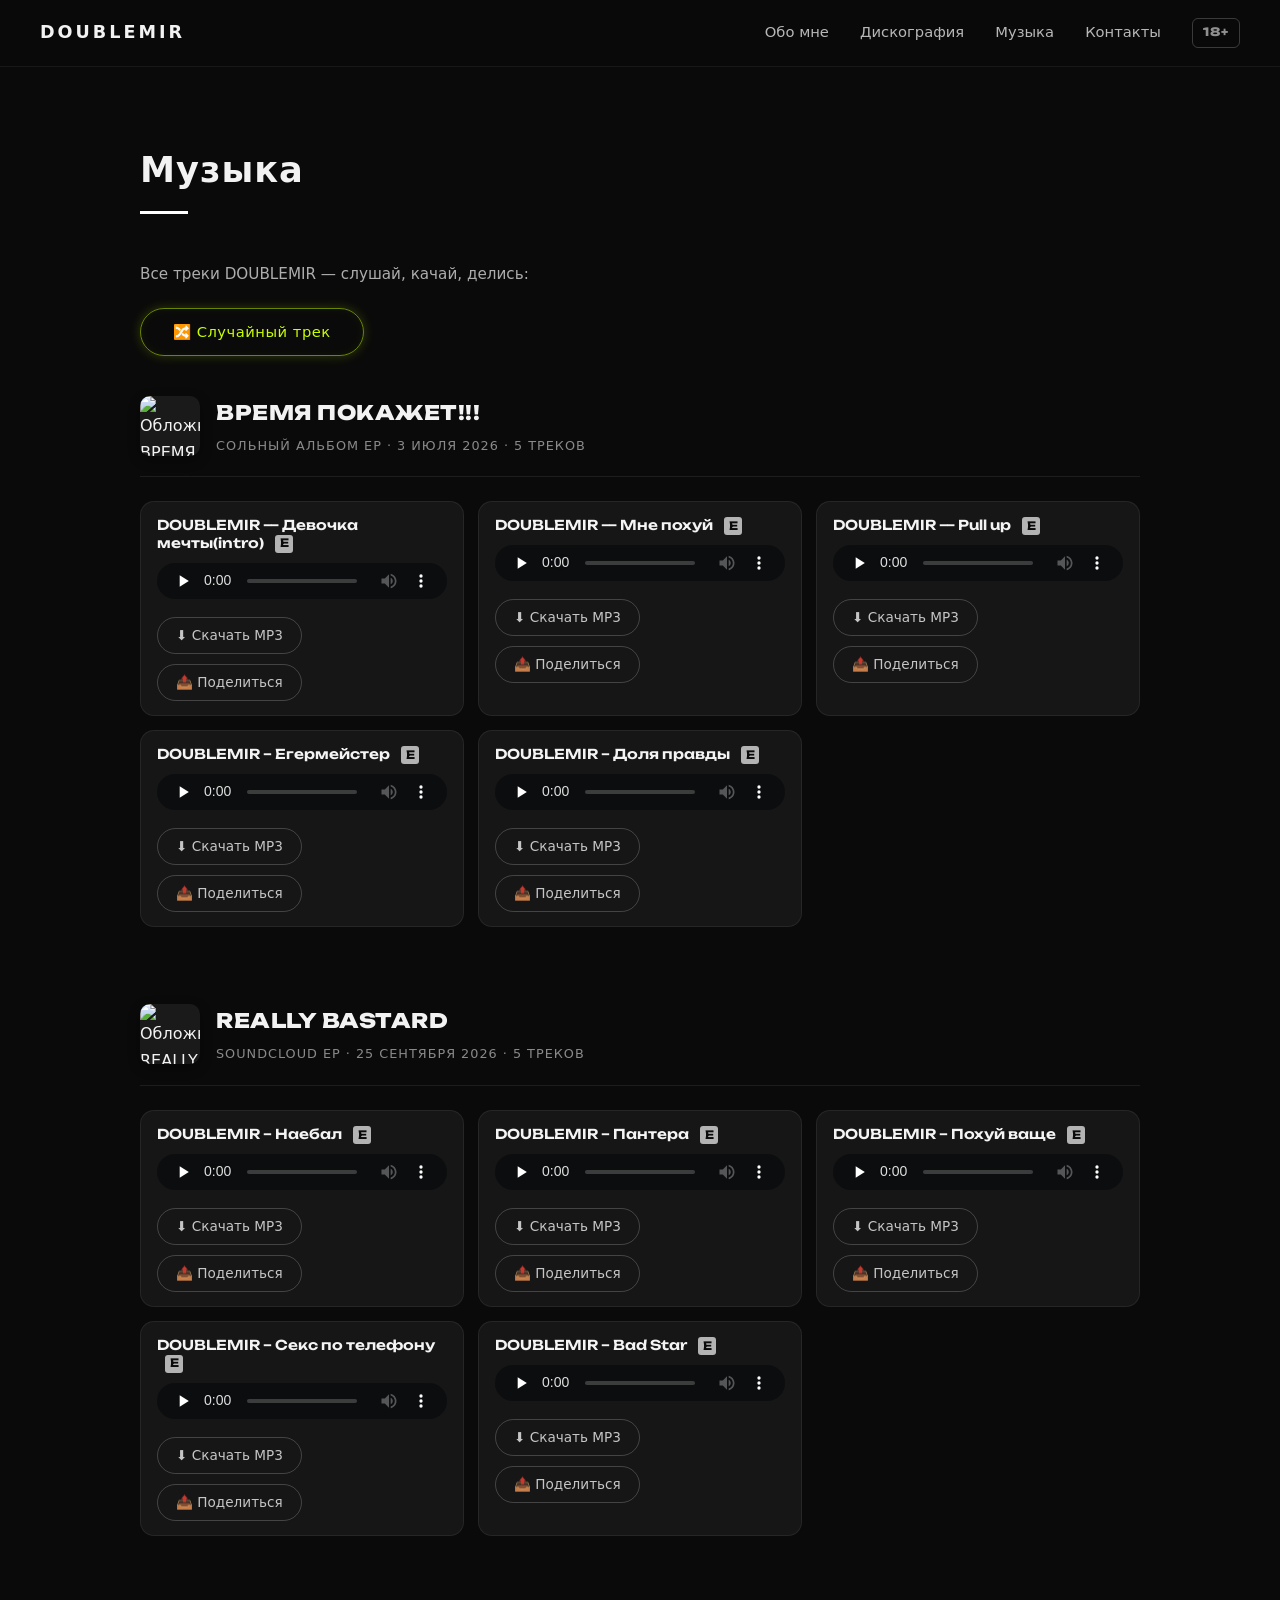
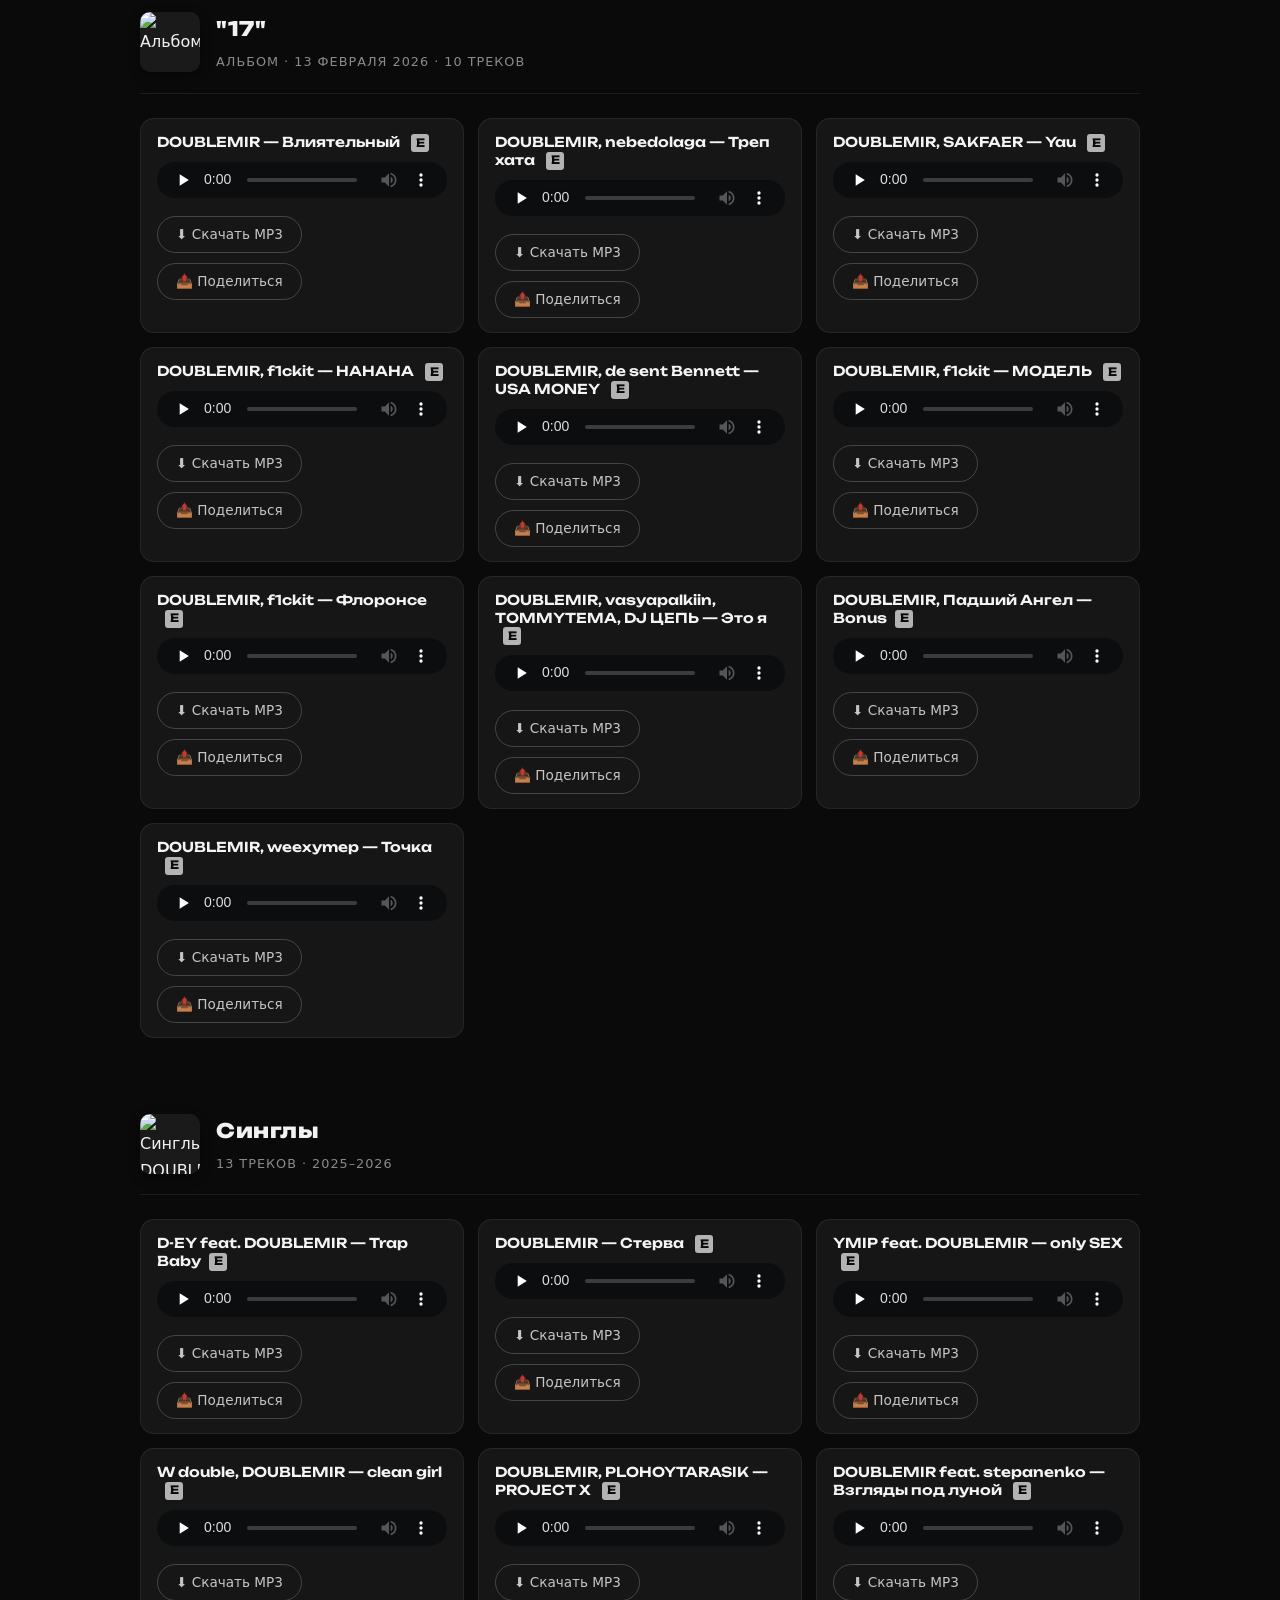
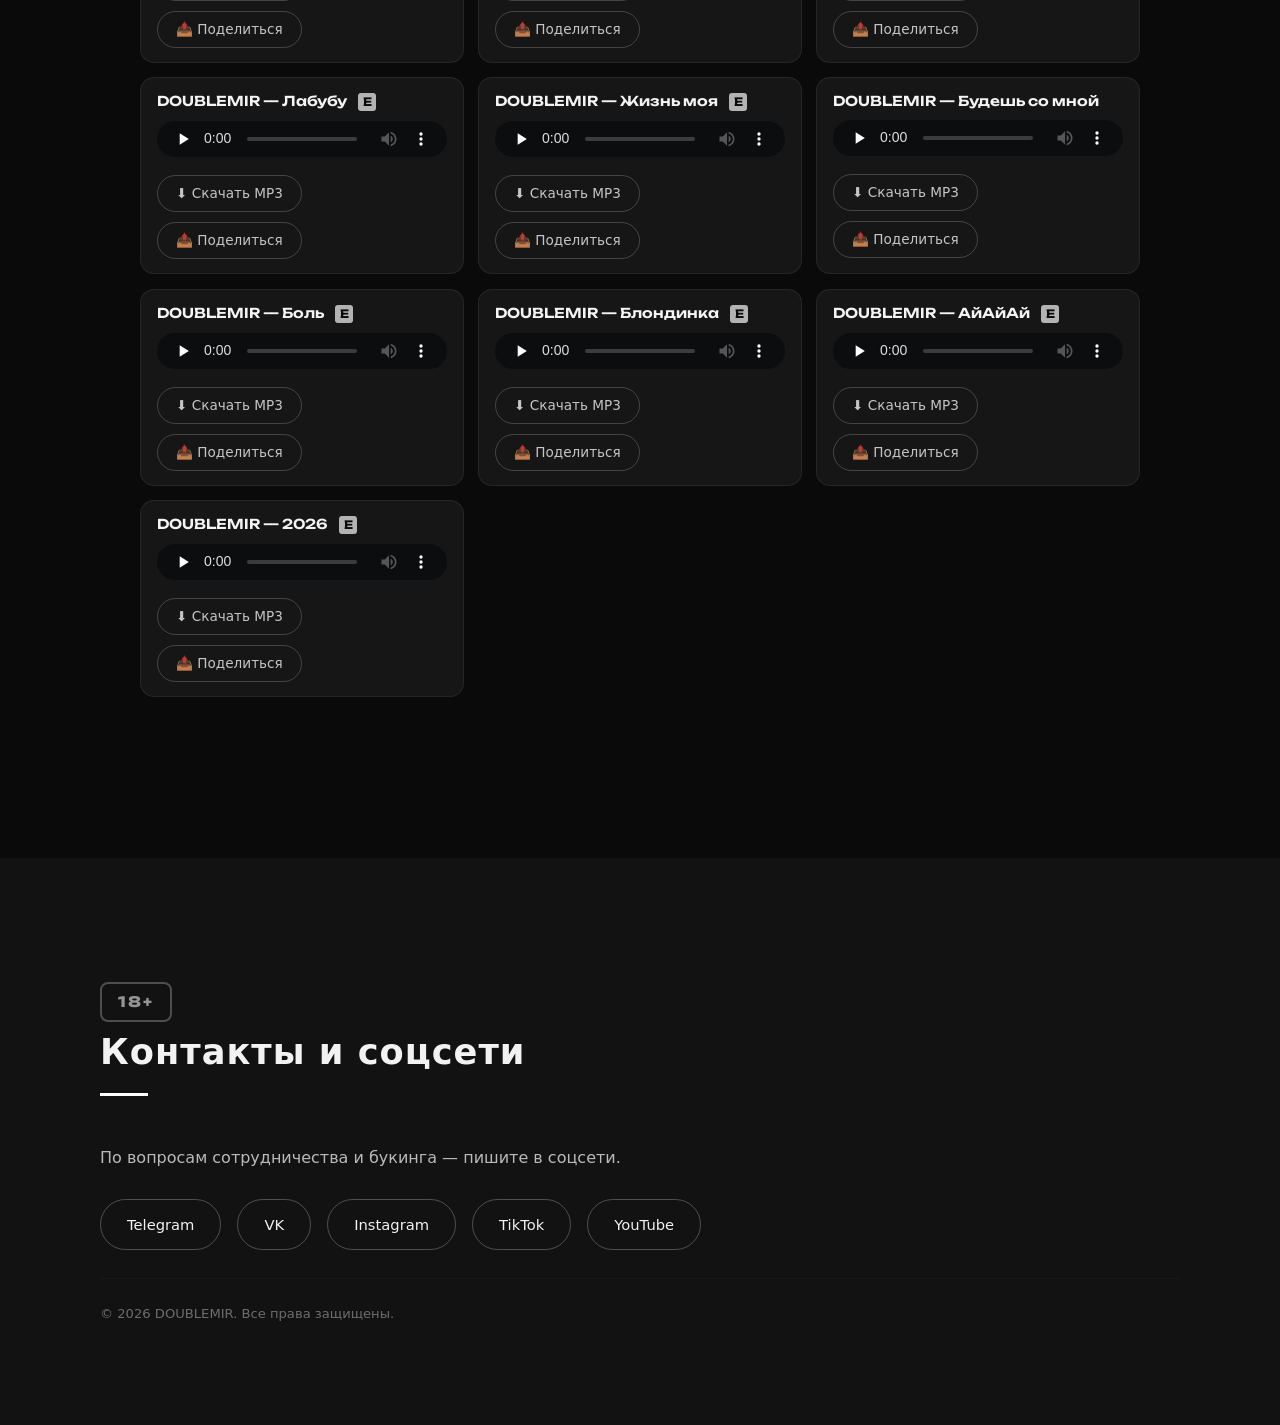
==== music.html @ d1b99c23 "Add files via upload" ====
<!DOCTYPE html>
<html lang="ru">
<head>
  <meta charset="UTF-8">
  <meta name="robots" content="noindex, nofollow">
  <meta name="rating" content="mature">
  <meta itemprop="minAge" content="18">
  <meta name="viewport" content="width=device-width, initial-scale=1.0">
  <title>Музыка — DOUBLEMIR INFO</title>
  <meta name="description" content="Слушать все треки DOUBLEMIR INFO. Скачать MP3, поделиться.">
  <link rel="preconnect" href="https://fonts.googleapis.com">
  <link rel="preconnect" href="https://fonts.gstatic.com" crossorigin>
  <link href="https://fonts.googleapis.com/css2?family=Unbounded:wght@400;600;800;900&family=Inter:wght@400;500;600&display=swap" rel="stylesheet">
  <link rel="stylesheet" href="style.css">
</head>
<body>
<div class="scroll-progress"></div>

<!-- ШАПКА -->
<header class="nav">
  <a href="index.html" class="logo">DOUBLEMIR</a>
  <nav>
    <a href="index.html#about">Обо мне</a>
    <a href="index.html#discography">Дискография</a>
    <a href="music.html">Музыка</a>
    <a href="index.html#contact">Контакты</a>
    <span class="age-mark-nav">18+</span>
  </nav>
</header>

<!-- МУЗЫКА -->
<section class="section reveal" style="padding-top: 140px;">
  <h2>Музыка</h2>
  <p class="platforms-label">Все треки DOUBLEMIR — слушай, качай, делись:</p>
  <button id="randomTrack" class="random-btn">🔀 Случайный трек</button>

 <!-- ВРЕМЯ ПОКАЖЕТ!!! -->
  <div class="album-block">
    <div class="album-header">
      <div class="album-header-cover">
        <img src="img/m1000x1000 (1).jpg" alt="Обложка ВРЕМЯ ПОКАЖЕТ!!!">
      </div>
      <div class="album-header-info">
        <h3>ВРЕМЯ ПОКАЖЕТ!!!</h3>
        <p class="album-meta">Сольный альбом EP · 3 июля 2026 · 5 треков</p>
      </div>
    </div>
    <div class="tracklist">
      <div class="track" id="devochka-mechty">
        <p class="track-title">DOUBLEMIR — Девочка мечты(intro) <span class="explicit">E</span></p>
        <p class="track-plays" data-plays-for="devochka-mechty"></p>
        <div class="eq"><span></span><span></span><span></span><span></span></div>
        <audio controls preload="none"><source src="audio2/DOUBLEMIR — Девочка мечты.mp3" type="audio/mpeg"></audio>
        <a href="audio2/DOUBLEMIR — Девочка мечты.mp3" download="DOUBLEMIR — Девочка мечты.mp3" class="download-btn">⬇ Скачать MP3</a>
        <button class="share-btn" onclick="shareTrack('Девочка мечты(intro)')">📤 Поделиться</button>
      </div>
      <div class="track" id="mne-poxyi">
        <p class="track-title">DOUBLEMIR — Мне похуй <span class="explicit">E</span></p>
        <p class="track-plays" data-plays-for="mne-poxyi"></p>
        <div class="eq"><span></span><span></span><span></span><span></span></div>
        <audio controls preload="none"><source src="audio2/DOUBLEMIR — Мне похуй.mp3" type="audio/mpeg"></audio>
        <a href="audio2/DOUBLEMIR — Мне похуй.mp3" download="DOUBLEMIR — Мне похуй.mp3" class="download-btn">⬇ Скачать MP3</a>
        <button class="share-btn" onclick="shareTrack('Мне похуй')">📤 Поделиться</button>
      </div>
      <div class="track" id="pull-up">
        <p class="track-title">DOUBLEMIR — Pull up <span class="explicit">E</span></p>
        <p class="track-plays" data-plays-for="pull-up"></p>
        <div class="eq"><span></span><span></span><span></span><span></span></div>
        <audio controls preload="none"><source src="audio2/DOUBLEMIR — Pull up.mp3" type="audio/mpeg"></audio>
        <a href="audio2/DOUBLEMIR — Pull up.mp3" download="DOUBLEMIR — Pull up.mp3" class="download-btn">⬇ Скачать MP3</a>
        <button class="share-btn" onclick="shareTrack('Pull Up')">📤 Поделиться</button>
      </div>
      <div class="track" id="jagermeister">
        <p class="track-title">DOUBLEMIR – Егермейстер <span class="explicit">E</span></p>
        <p class="track-plays" data-plays-for="jagermeister"></p>
        <div class="eq"><span></span><span></span><span></span><span></span></div>
        <audio controls preload="none"><source src="audio2/DOUBLEMIR — Егермейстер.mp3" type="audio/mpeg"></audio>
        <a href="audio2/DOUBLEMIR — Егермейстер.mp3" download="DOUBLEMIR — Егермейстер.mp3" class="download-btn">⬇ Скачать MP3</a>
        <button class="share-btn" onclick="shareTrack('Егермейстер')">📤 Поделиться</button>
      </div>
      <div class="track" id="dolya-pravdy">
        <p class="track-title">DOUBLEMIR – Доля правды <span class="explicit">E</span></p>
        <p class="track-plays" data-plays-for="dolya-pravdy"></p>
        <div class="eq"><span></span><span></span><span></span><span></span></div>
        <audio controls preload="none"><source src="audio2/DOUBLEMIR — Доля правды.mp3" type="audio/mpeg"></audio>
        <a href="audio2/DOUBLEMIR — Доля правды.mp3" download="DOUBLEMIR — Доля правды.mp3" class="download-btn">⬇ Скачать MP3</a>
        <button class="share-btn" onclick="shareTrack('Доля правды')">📤 Поделиться</button>
      </div>
    </div>
  </div>

  <!-- REALLY BASTARD -->
  <div class="album-block">
    <div class="album-header">
      <div class="album-header-cover">
        <img src="img/54452604-b8d2-4164-8fcb-5f3a66c9eb6f.jpg" alt="Обложка REALLY BASTARD">
      </div>
      <div class="album-header-info">
        <h3>REALLY BASTARD</h3>
        <p class="album-meta">SoundCloud EP · 25 сентября 2026 · 5 треков</p>
      </div>
    </div>
    <div class="tracklist">
      <div class="track" id="naebal">
        <p class="track-title">DOUBLEMIR – Наебал <span class="explicit">E</span></p>
        <p class="track-plays" data-plays-for="naebal"></p>
        <div class="eq"><span></span><span></span><span></span><span></span></div>
        <audio controls preload="none"><source src="audio2/DOUBLEMIR – Наебал.mp3" type="audio/mpeg"></audio>
        <a href="audio2/DOUBLEMIR – Наебал.mp3" download="DOUBLEMIR – Наебал.mp3" class="download-btn">⬇ Скачать MP3</a>
        <button class="share-btn" onclick="shareTrack('Наебал')">📤 Поделиться</button>
      </div>
      <div class="track" id="pantera">
        <p class="track-title">DOUBLEMIR – Пантера <span class="explicit">E</span></p>
        <p class="track-plays" data-plays-for="pantera"></p>
        <div class="eq"><span></span><span></span><span></span><span></span></div>
        <audio controls preload="none"><source src="audio2/DOUBLEMIR – Пантера.mp3" type="audio/mpeg"></audio>
        <a href="audio2/DOUBLEMIR – Пантера.mp3" download="DOUBLEMIR – Пантера.mp3" class="download-btn">⬇ Скачать MP3</a>
        <button class="share-btn" onclick="shareTrack('Пантера')">📤 Поделиться</button>
      </div>
      <div class="track" id="pohuy-vashe">
        <p class="track-title">DOUBLEMIR – Похуй ваще <span class="explicit">E</span></p>
        <p class="track-plays" data-plays-for="pohuy-vashe"></p>
        <div class="eq"><span></span><span></span><span></span><span></span></div>
        <audio controls preload="none"><source src="audio1/DOUBLEMIR – Похуй ваще.mp3" type="audio/mpeg"></audio>
        <a href="audio1/DOUBLEMIR – Похуй ваще.mp3" download="DOUBLEMIR – Похуй ваще.mp3" class="download-btn">⬇ Скачать MP3</a>
        <button class="share-btn" onclick="shareTrack('Похуй ваще')">📤 Поделиться</button>
      </div>
      <div class="track" id="sex-phone">
        <p class="track-title">DOUBLEMIR – Секс по телефону <span class="explicit">E</span></p>
        <p class="track-plays" data-plays-for="sex-phone"></p>
        <div class="eq"><span></span><span></span><span></span><span></span></div>
        <audio controls preload="none"><source src="audio1/DOUBLEMIR – Секс по телефону.mp3" type="audio/mpeg"></audio>
        <a href="audio1/DOUBLEMIR – Секс по телефону.mp3" download="DOUBLEMIR – Секс по телефону.mp3" class="download-btn">⬇ Скачать MP3</a>
        <button class="share-btn" onclick="shareTrack('Секс по телефону')">📤 Поделиться</button>
      </div>
      <div class="track" id="bad-star">
        <p class="track-title">DOUBLEMIR – Bad Star <span class="explicit">E</span></p>
        <p class="track-plays" data-plays-for="bad-star"></p>
        <div class="eq"><span></span><span></span><span></span><span></span></div>
        <audio controls preload="none"><source src="audio2/DOUBLEMIR – Bad Star.mp3" type="audio/mpeg"></audio>
        <a href="audio2/DOUBLEMIR – Bad Star.mp3" download="DOUBLEMIR – Bad Star.mp3" class="download-btn">⬇ Скачать MP3</a>
        <button class="share-btn" onclick="shareTrack('Bad Star')">📤 Поделиться</button>
      </div>
    </div>
  </div>

 <!-- "17" -->
  <div class="album-block">
    <div class="album-header">
      <div class="album-header-cover">
        <img src="img/m1000x1000 (5).jpg" alt="Альбом "17" ">
      </div>
      <div class="album-header-info">
        <h3>"17"</h3>
        <p class="album-meta"> Альбом · 13 февраля 2026 · 10 треков </p>
      </div>
    </div>
    <div class="tracklist">
      <div class="track" id="vliyatelny">
        <p class="track-title">DOUBLEMIR — Влиятельный <span class="explicit">E</span></p>
        <p class="track-plays" data-plays-for="vliyatelny"></p>
        <div class="eq"><span></span><span></span><span></span><span></span></div>
        <audio controls preload="none"><source src="audio2/DOUBLEMIR — Влиятельный.mp3" type="audio/mpeg"></audio>
        <a href="audio2/DOUBLEMIR — Влиятельный.mp3" download="DOUBLEMIR — Влиятельный.mp3" class="download-btn">⬇ Скачать MP3</a>
        <button class="share-btn" onclick="shareTrack('Влиятельный')">📤 Поделиться</button>
      </div>
      <div class="track" id="trap-hata">
        <p class="track-title">DOUBLEMIR, nebedolaga — Треп хата <span class="explicit">E</span></p>
        <p class="track-plays" data-plays-for="trap-hata"></p>
        <div class="eq"><span></span><span></span><span></span><span></span></div>
        <audio controls preload="none"><source src="audio1/DOUBLEMIR, nebedolaga — Треп хата.mp3" type="audio/mpeg"></audio>
        <a href="audio1/DOUBLEMIR, nebedolaga — Треп хата.mp3" download="DOUBLEMIR, nebedolaga — Треп хата.mp3" class="download-btn">⬇ Скачать MP3</a>
        <button class="share-btn" onclick="shareTrack('Треп хата')">📤 Поделиться</button>
      </div>
      <div class="track" id="yau">
        <p class="track-title">DOUBLEMIR, SAKFAER — Yau <span class="explicit">E</span></p>
        <p class="track-plays" data-plays-for="yau"></p>
        <div class="eq"><span></span><span></span><span></span><span></span></div>
        <audio controls preload="none"><source src="audio1/DOUBLEMIR, SAKFAER — Yau.mp3" type="audio/mpeg"></audio>
        <a href="audio1/DOUBLEMIR, SAKFAER — Yau.mp3" download="DOUBLEMIR, SAKFAER — Yau.mp3" class="download-btn">⬇ Скачать MP3</a>
        <button class="share-btn" onclick="shareTrack('Yau')">📤 Поделиться</button>
      </div>
      <div class="track" id="hahaha">
        <p class="track-title">DOUBLEMIR, f1ckit — HAHAHA <span class="explicit">E</span></p>
        <p class="track-plays" data-plays-for="hahaha"></p>
        <div class="eq"><span></span><span></span><span></span><span></span></div>
        <audio controls preload="none"><source src="audio1/DOUBLEMIR, f1ckit — HAHAHA.mp3" type="audio/mpeg"></audio>
        <a href="audio1/DOUBLEMIR, f1ckit — HAHAHA.mp3" download="DOUBLEMIR, f1ckit — HAHAHA.mp3" class="download-btn">⬇ Скачать MP3</a>
        <button class="share-btn" onclick="shareTrack('HAHAHA')">📤 Поделиться</button>
      </div>
      <div class="track" id="usa-money">
        <p class="track-title">DOUBLEMIR, de sent Bennett — USA MONEY <span class="explicit">E</span></p>
        <p class="track-plays" data-plays-for="usa-money"></p>
        <div class="eq"><span></span><span></span><span></span><span></span></div>
        <audio controls preload="none"><source src="audio1/DOUBLEMIR, de sent Bennett — USA MONEY.mp3" type="audio/mpeg"></audio>
        <a href="audio1/DOUBLEMIR, de sent Bennett — USA MONEY.mp3" download="DOUBLEMIR, de sent Bennett — USA MONEY.mp3" class="download-btn">⬇ Скачать MP3</a>
        <button class="share-btn" onclick="shareTrack('USA MONEY')">📤 Поделиться</button>
      </div>
      <div class="track" id="model">
        <p class="track-title">DOUBLEMIR, f1ckit — МОДЕЛЬ <span class="explicit">E</span></p>
        <p class="track-plays" data-plays-for="model"></p>
        <div class="eq"><span></span><span></span><span></span><span></span></div>
        <audio controls preload="none"><source src="audio1/DOUBLEMIR, f1ckit — МОДЕЛЬ.mp3" type="audio/mpeg"></audio>
        <a href="audio1/DOUBLEMIR, f1ckit — МОДЕЛЬ.mp3" download="DOUBLEMIR, f1ckit — МОДЕЛЬ.mp3" class="download-btn">⬇ Скачать MP3</a>
        <button class="share-btn" onclick="shareTrack('МОДЕЛЬ')">📤 Поделиться</button>
      </div>
      <div class="track" id="floronce">
        <p class="track-title">DOUBLEMIR, f1ckit — Флоронсе  <span class="explicit">E</span></p>
        <p class="track-plays" data-plays-for="floronce"></p>
        <div class="eq"><span></span><span></span><span></span><span></span></div>
        <audio controls preload="none"><source src="audio1/DOUBLEMIR, f1ckit — Флоронсе.mp3" type="audio/mpeg"></audio>
        <a href="audio1/DOUBLEMIR, f1ckit — Флоронсе.mp3" download="DOUBLEMIR, f1ckit — Флоронсе.mp3" class="download-btn">⬇ Скачать MP3</a>
        <button class="share-btn" onclick="shareTrack('Флоронсе')">📤 Поделиться</button>
      </div>
      <div class="track" id="eto-ya">
        <p class="track-title">DOUBLEMIR, vasyapalkiin, TOMMYTEMA, DJ ЦЕПЬ — Это я <span class="explicit">E</span></p>
        <p class="track-plays" data-plays-for="eto-ya"></p>
        <div class="eq"><span></span><span></span><span></span><span></span></div>
        <audio controls preload="none"><source src="audio1/DOUBLEMIR, vasyapalkiin, TOMMYTEMA, DJ ЦЕПЬ — Это я.mp3" type="audio/mpeg"></audio>
        <a href="audio1/DOUBLEMIR, vasyapalkiin, TOMMYTEMA, DJ ЦЕПЬ — Это я.mp3" download="DOUBLEMIR, vasyapalkiin, TOMMYTEMA, DJ ЦЕПЬ — Это я.mp3" class="download-btn">⬇ Скачать MP3</a>
        <button class="share-btn" onclick="shareTrack('Это я')">📤 Поделиться</button>
      </div>
      <div class="track" id="bonus">
        <p class="track-title">DOUBLEMIR, Падший Ангел — Bonus<span class="explicit">E</span></p>
        <p class="track-plays" data-plays-for="bonus"></p>
        <div class="eq"><span></span><span></span><span></span><span></span></div>
        <audio controls preload="none"><source src="audio1/DOUBLEMIR, Падший Ангел — Bonus.mp3" type="audio/mpeg"></audio>
        <a href="audio1/DOUBLEMIR, Падший Ангел — Bonus.mp3" download="DOUBLEMIR, Падший Ангел — Bonus.mp3" class="download-btn">⬇ Скачать MP3</a>
        <button class="share-btn" onclick="shareTrack('Bonus')">📤 Поделиться</button>
      </div>
      <div class="track" id="tochka">
        <p class="track-title">DOUBLEMIR, weexymep — Точка <span class="explicit">E</span></p>
        <p class="track-plays" data-plays-for="tochka"></p>
        <div class="eq"><span></span><span></span><span></span><span></span></div>
        <audio controls preload="none"><source src="audio1/DOUBLEMIR, weexymep — Точка.mp3" type="audio/mpeg"></audio>
        <a href="audio1/DOUBLEMIR, weexymep — Точка.mp3" download="DOUBLEMIR, weexymep — Точка.mp3" class="download-btn">⬇ Скачать MP3</a>
        <button class="share-btn" onclick="shareTrack('Точка')">📤 Поделиться</button>
      </div>
    </div>
  </div>


  <!-- СИНГЛЫ -->
  <div class="album-block">
    <div class="album-header">
      <div class="album-header-cover">
        <img src="img/02a296e0-8867-411d-be57-127badee07aa.jpg" alt="Синглы DOUBLEMIR INFO">
      </div>
      <div class="album-header-info">
        <h3>Синглы</h3>
        <p class="album-meta">13 треков · 2025–2026</p>
      </div>
    </div>
 <div class="tracklist">
      <div class="track" id="Trap-Baby" data-cover="imgsingles/Trap-Baby.jpg">
        <p class="track-title">D-EY feat. DOUBLEMIR — Trap Baby<span class="explicit">E</span></p>
        <p class="track-plays" data-plays-for="Trap-Baby"></p>
        <div class="eq"><span></span><span></span><span></span><span></span></div>
        <audio controls preload="none"><source src="audio1/trap-baby.mp3" type="audio/mpeg"></audio>
<a href="audio1/trap-baby.mp3" download="D-EY feat. DOUBLEMIR — Trap Baby.mp3" class="download-btn">⬇ Скачать MP3</a>
        <button class="share-btn" onclick="shareTrack('D-EY feat. DOUBLEMIR — Trap Baby')">📤 Поделиться</button>
      </div>
      <div class="track" id="sterva" data-cover="imgsingles/sterva.jpg">
        <p class="track-title">DOUBLEMIR — Стерва <span class="explicit">E</span></p>
        <p class="track-plays" data-plays-for="sterva"></p>
        <div class="eq"><span></span><span></span><span></span><span></span></div>
        <audio controls preload="none"><source src="audio2/DOUBLEMIR – Стерва.mp3" type="audio/mpeg"></audio>
        <a href="audio2/DOUBLEMIR – Стерва.mp3" download="DOUBLEMIR – Стерва.mp3" class="download-btn">⬇ Скачать MP3</a>
        <button class="share-btn" onclick="shareTrack('Стерва')">📤 Поделиться</button>
      </div>
      <div class="track" id="only-sex" data-cover="imgsingles/only-sex.jpg">
        <p class="track-title">YMIP feat. DOUBLEMIR — only SEX <span class="explicit">E</span></p>
        <p class="track-plays" data-plays-for="only-sex"></p>
        <div class="eq"><span></span><span></span><span></span><span></span></div>
        <audio controls preload="none"><source src="audio1/YMIP feat. DOUBLEMIR — only SEX.mp3" type="audio/mpeg"></audio>
        <a href="audio1/YMIP feat. DOUBLEMIR — only SEX.mp3" download="DOUBLEMIR - only SEX.mp3" class="download-btn">⬇ Скачать MP3</a>
        <button class="share-btn" onclick="shareTrack('YMIP feat. DOUBLEMIR — only SEX')">📤 Поделиться</button>
      </div>
      <div class="track" id="clean-girl" data-cover="imgsingles/clean-girl.jpg">
        <p class="track-title">W double, DOUBLEMIR — clean girl <span class="explicit">E</span></p>
        <p class="track-plays" data-plays-for="clean-girl"></p>
        <div class="eq"><span></span><span></span><span></span><span></span></div>
        <audio controls preload="none"><source src="audio1/W double, DOUBLEMIR — clean girl.mp3" type="audio/mpeg"></audio>
        <a href="audio1/W double, DOUBLEMIR — clean girl.mp3" download="DOUBLEMIR - clean girl.mp3" class="download-btn">⬇ Скачать MP3</a>
        <button class="share-btn" onclick="shareTrack('W double, DOUBLEMIR — clean girl')">📤 Поделиться</button>
      </div>
      <div class="track" id="project-x" data-cover="imgsingles/project-x.jpg">
        <p class="track-title">DOUBLEMIR, PLOHOYTARASIK — PROJECT X <span class="explicit">E</span></p>
        <p class="track-plays" data-plays-for="project-x"></p>
        <div class="eq"><span></span><span></span><span></span><span></span></div>
        <audio controls preload="none"><source src="audio1/DOUBLEMIR, PLOHOYTARASIK — PROJECT X.mp3" type="audio/mpeg"></audio>
        <a href="audio1/DOUBLEMIR, PLOHOYTARASIK — PROJECT X.mp3" download="DOUBLEMIR - PROJECT X.mp3" class="download-btn">⬇ Скачать MP3</a>
        <button class="share-btn" onclick="shareTrack('DOUBLEMIR, PLOHOYTARASIK — PROJECT X')">📤 Поделиться</button>
      </div>
      <div class="track" id="vzglyady" data-cover="imgsingles/vzglyady.jpg">
        <p class="track-title">DOUBLEMIR feat. stepanenko — Взгляды под луной <span class="explicit">E</span></p>
        <p class="track-plays" data-plays-for="vzglyady"></p>
        <div class="eq"><span></span><span></span><span></span><span></span></div>
        <audio controls preload="none"><source src="audio1/DOUBLEMIR feat. stepanenko — Взгляды под луной.mp3" type="audio/mpeg"></audio>
        <a href="audio1/DOUBLEMIR feat. stepanenko — Взгляды под луной.mp3" download="DOUBLEMIR - Взгляды под луной.mp3" class="download-btn">⬇ Скачать MP3</a>
        <button class="share-btn" onclick="shareTrack('DOUBLEMIR feat. stepanenko — Взгляды под луной')">📤 Поделиться</button>
      </div>
      <div class="track" id="labubu" data-cover="imgsingles/labubu.jpg">
        <p class="track-title">DOUBLEMIR — Лабубу <span class="explicit">E</span></p>
        <p class="track-plays" data-plays-for="labubu"></p>
        <div class="eq"><span></span><span></span><span></span><span></span></div>
        <audio controls preload="none"><source src="audio2/DOUBLEMIR — Лабубу.mp3" type="audio/mpeg"></audio>
        <a href="audio2/DOUBLEMIR — Лабубу.mp3" download="DOUBLEMIR - Лабубу.mp3" class="download-btn">⬇ Скачать MP3</a>
        <button class="share-btn" onclick="shareTrack('Лабубу')">📤 Поделиться</button>
      </div>
      <div class="track" id="zhizn-moya" data-cover="imgsingles/zhizn-moya.jpg">
        <p class="track-title">DOUBLEMIR — Жизнь моя <span class="explicit">E</span></p>
        <p class="track-plays" data-plays-for="zhizn-moya"></p>
        <div class="eq"><span></span><span></span><span></span><span></span></div>
        <audio controls preload="none"><source src="audio2/DOUBLEMIR — Жизнь моя.mp3" type="audio/mpeg"></audio>
        <a href="audio2/DOUBLEMIR — Жизнь моя.mp3" download="DOUBLEMIR - Жизнь моя.mp3" class="download-btn">⬇ Скачать MP3</a>
        <button class="share-btn" onclick="shareTrack('Жизнь моя')">📤 Поделиться</button>
      </div>
      <div class="track" id="budes-so-mnoy" data-cover="imgsingles/budes-so-mnoy.jpg">
        <p class="track-title">DOUBLEMIR — Будешь со мной</p>
        <p class="track-plays" data-plays-for="budes-so-mnoy"></p>
        <div class="eq"><span></span><span></span><span></span><span></span></div>
        <audio controls preload="none"><source src="audio2/DOUBLEMIR — Будешь со мной.mp3" type="audio/mpeg"></audio>
        <a href="audio2/DOUBLEMIR — Будешь со мной.mp3" download="DOUBLEMIR - Будешь со мной.mp3" class="download-btn">⬇ Скачать MP3</a>
        <button class="share-btn" onclick="shareTrack('Будешь со мной')">📤 Поделиться</button>
      </div>
      <div class="track" id="bol" data-cover="imgsingles/bol.jpg">
        <p class="track-title">DOUBLEMIR — Боль <span class="explicit">E</span></p>
        <p class="track-plays" data-plays-for="bol"></p>
        <div class="eq"><span></span><span></span><span></span><span></span></div>
        <audio controls preload="none"><source src="audio2/DOUBLEMIR — Боль.mp3" type="audio/mpeg"></audio>
        <a href="audio2/DOUBLEMIR — Боль.mp3" download="DOUBLEMIR - Боль.mp3" class="download-btn">⬇ Скачать MP3</a>
        <button class="share-btn" onclick="shareTrack('Боль')">📤 Поделиться</button>
      </div>
      <div class="track" id="blondinka" data-cover="imgsingles/blondinka.jpg">
        <p class="track-title">DOUBLEMIR — Блондинка <span class="explicit">E</span></p>
        <p class="track-plays" data-plays-for="blondinka"></p>
        <div class="eq"><span></span><span></span><span></span><span></span></div>
        <audio controls preload="none"><source src="audio2/DOUBLEMIR — Блондинка.mp3" type="audio/mpeg"></audio>
        <a href="audio2/DOUBLEMIR — Блондинка.mp3" download="DOUBLEMIR - Блондинка.mp3" class="download-btn">⬇ Скачать MP3</a>
        <button class="share-btn" onclick="shareTrack('Блондинка')">📤 Поделиться</button>
      </div>
      <div class="track" id="ay-ay-ay" data-cover="imgsingles/ay-ay-ay.jpg">
        <p class="track-title">DOUBLEMIR — АйАйАй <span class="explicit">E</span></p>
        <p class="track-plays" data-plays-for="ay-ay-ay"></p>
        <div class="eq"><span></span><span></span><span></span><span></span></div>
        <audio controls preload="none"><source src="audio2/DOUBLEMIR — АЙ АЙ АЙ.mp3" type="audio/mpeg"></audio>
        <a href="audio2/DOUBLEMIR — АЙ АЙ АЙ.mp3" download="DOUBLEMIR — АЙ АЙ АЙ.mp3" class="download-btn">⬇ Скачать MP3</a>
        <button class="share-btn" onclick="shareTrack('АйАйАй')">📤 Поделиться</button>
      </div>
      <div class="track" id="2026" data-cover="imgsingles/2026.jpg">
        <p class="track-title">DOUBLEMIR — 2026 <span class="explicit">E</span></p>
        <p class="track-plays" data-plays-for="2026"></p>
        <div class="eq"><span></span><span></span><span></span><span></span></div>
        <audio controls preload="none"><source src="audio2/DOUBLEMIR — 2026.mp3" type="audio/mpeg"></audio>
        <a href="audio2/DOUBLEMIR — 2026.mp3" download="DOUBLEMIR - 2026.mp3" class="download-btn">⬇ Скачать MP3</a>
        <button class="share-btn" onclick="shareTrack('2026')">📤 Поделиться</button>
      </div>
    </div>
  </div>
</section>

<!-- ФУТЕР -->
<footer id="contact" class="section dark reveal">
  <p class="age-mark">18+</p>
  <h2>Контакты и соцсети</h2>
  <p class="contact-text">По вопросам сотрудничества и букинга — пишите в соцсети.</p>
  <div class="socials">
    <a href="https://t.me/doublemir" target="_blank" rel="noopener">Telegram</a>
    <a href="https://vk.ru/doublemir" target="_blank" rel="noopener">VK</a>
    <a href="https://www.instagram.com/doublemir_official" target="_blank" rel="noopener">Instagram</a>
    <a href="https://www.tiktok.com/@doublemir1" target="_blank" rel="noopener">TikTok</a>
    <a href="https://youtube.com/@doublemir" target="_blank" rel="noopener">YouTube</a>
  </div>
  <p class="copy">© 2026 DOUBLEMIR. Все права защищены.</p>
</footer>

<button id="toTop" aria-label="Наверх">↑</button>

<!-- СКРИПТЫ -->
<script>
 const players = document.querySelectorAll('audio');
players.forEach(player => {
  player.addEventListener('play', () => {
    players.forEach(other => {
      if (other !== player) {
        other.pause();
        other.currentTime = 0;
      }
    });

    // iOS-фикс: полная переинициализация MediaSession
    if ('mediaSession' in navigator) {
      try { navigator.mediaSession.playbackState = 'none'; } catch(e) {}
      setTimeout(() => {
        try { navigator.mediaSession.playbackState = 'playing'; } catch(e) {}
      }, 400);
      setTimeout(() => {
        try { navigator.mediaSession.playbackState = 'playing'; } catch(e) {}
      }, 900);
    }
  });
});
</script>

<script>
  if ('scrollRestoration' in history) {
    history.scrollRestoration = 'manual';
  }

  const revealElements = document.querySelectorAll('.reveal');
  const observer = new IntersectionObserver((entries) => {
    entries.forEach(entry => {
      if (entry.isIntersecting) {
        entry.target.classList.add('visible');
        observer.unobserve(entry.target);
      }
    });
  }, { threshold: 0.15 });
  revealElements.forEach(el => observer.observe(el));

  const progressBar = document.querySelector('.scroll-progress');
  if (progressBar) {
    window.addEventListener('scroll', () => {
      const h = document.documentElement.scrollHeight - window.innerHeight;
      const p = h > 0 ? (window.scrollY / h) * 100 : 0;
      progressBar.style.width = p + '%';
    });
  }

  const toTop = document.getElementById('toTop');
  if (toTop) {
    window.addEventListener('scroll', () => {
      toTop.classList.toggle('show', window.scrollY > 500);
    });
    toTop.addEventListener('click', () => {
      window.scrollTo({ top: 0, behavior: 'smooth' });
    });
  }

  document.querySelectorAll('.track').forEach(track => {
    const audio = track.querySelector('audio');
    if (!audio) return;
    audio.addEventListener('play', () => {
      document.querySelectorAll('.track.playing').forEach(t => t.classList.remove('playing'));
      track.classList.add('playing');
    });
    audio.addEventListener('pause', () => track.classList.remove('playing'));
    audio.addEventListener('ended', () => track.classList.remove('playing'));
  });

  document.querySelectorAll('.track').forEach(track => {
    const audio = track.querySelector('audio');
    const counter = track.querySelector('.track-plays');
    if (!audio || !counter) return;
    const key = 'plays_' + counter.dataset.playsFor;
    const saved = localStorage.getItem(key);
    if (saved) counter.textContent = 'Вы слушали ' + saved + ' раз';
    audio.addEventListener('ended', () => {
      const current = parseInt(localStorage.getItem(key) || '0', 10) + 1;
      localStorage.setItem(key, current);
      counter.textContent = 'Вы слушали ' + current + ' раз';
    });
  });

  (function () {
    const logo = document.querySelector('.logo');
    if (!logo) return;
    let clicks = 0;
    let timer = null;
    logo.style.cursor = 'pointer';
    logo.style.userSelect = 'none';
    logo.addEventListener('click', () => {
      clicks++;
      clearTimeout(timer);
      timer = setTimeout(() => { clicks = 0; }, 3000);
      if (clicks === 5) {
        clicks = 0;
        clearTimeout(timer);
        triggerEasterEgg();
      }
    });

    function triggerEasterEgg() {
      document.body.style.transition = 'filter 0.4s ease';
      document.body.style.filter = 'invert(1) hue-rotate(180deg)';
      const hero = document.querySelector('.hero') || document.querySelector('.section');
      if (!hero) return;
      hero.scrollIntoView({ behavior: 'instant', block: 'start' });

      setTimeout(() => {
        const heroRect = hero.getBoundingClientRect();
        const isMobile = window.innerWidth < 700;
        const zoneLeft = heroRect.left;
        const zoneRight = heroRect.right;
        const zoneTop = heroRect.top;
        const zoneBottom = heroRect.bottom;
        const zoneW = zoneRight - zoneLeft;
        const zoneH = zoneBottom - zoneTop;
        const fontSize = isMobile ? 22 : 40;
        const itemW = fontSize * 3.2;
        const itemH = fontSize * 1.4;
        const pad = 14;
        const total = isMobile ? 8 : 16;
        const placed = [];
        const overlay = document.createElement('div');
        overlay.style.cssText = 'position:fixed;inset:0;pointer-events:none;z-index:999999;overflow:hidden;';
        document.body.appendChild(overlay);

        let attempts = 0;
        while (placed.length < total && attempts < 800) {
          attempts++;
          const x = zoneLeft + itemW / 2 + Math.random() * (zoneW - itemW);
          const y = zoneTop + itemH / 2 + Math.random() * (zoneH - itemH);
          let collision = false;
          for (const p of placed) {
            if (Math.abs(x - p.x) < itemW + pad && Math.abs(y - p.y) < itemH + pad) {
              collision = true;
              break;
            }
          }
          if (!collision) placed.push({ x, y });
        }
        placed.sort(() => Math.random() - 0.5);
        placed.forEach((pos, i) => {
          const el = document.createElement('div');
          el.textContent = 'GOAT';
          el.style.position = 'fixed';
          el.style.left = pos.x + 'px';
          el.style.top = pos.y + 'px';
          el.style.fontFamily = "'Unbounded', sans-serif";
          el.style.fontSize = fontSize + 'px';
          el.style.fontWeight = '900';
          el.style.letterSpacing = '4px';
          el.style.color = '#c8ff00';
          el.style.textShadow = '0 0 25px rgba(200,255,0,0.95), 0 0 50px rgba(200,255,0,0.6)';
          el.style.opacity = '0';
          el.style.transform = 'translate(-50%, -50%) scale(0.2) rotate(' + (Math.random() * 80 - 40) + 'deg)';
          el.style.transition = 'opacity 0.4s ease, transform 0.8s cubic-bezier(0.34,1.56,0.64,1)';
          el.style.whiteSpace = 'nowrap';
          el.style.pointerEvents = 'none';
          el.style.zIndex = '999999';
          overlay.appendChild(el);
          setTimeout(() => {
            el.style.opacity = '1';
            el.style.transform = 'translate(-50%, -50%) scale(1) rotate(' + (Math.random() * 80 - 40) + 'deg)';
          }, i * 80 + Math.random() * 120);
        });
        setTimeout(() => {
          document.body.style.filter = '';
          overlay.style.transition = 'opacity 0.5s';
          overlay.style.opacity = '0';
          setTimeout(() => overlay.remove(), 500);
        }, 2500);
      }, 50);
    }
  })();

  let shuffleMode = false;
  let shuffleQueue = [];
  let switching = false;

  function getAllTracks() {
    return Array.from(document.querySelectorAll('.track'));
  }

  function playTrackAuto(track) {
    if (!track) return;
    switching = true;
    track.scrollIntoView({ behavior: 'smooth', block: 'center' });
    document.querySelectorAll('audio').forEach(a => {
      if (a !== track.querySelector('audio')) {
        a.pause();
        a.currentTime = 0;
      }
    });
    setTimeout(() => {
      const audio = track.querySelector('audio');
      if (audio) {
        audio.currentTime = 0;
        audio.play().catch(() => {});
      }
      switching = false;
    }, 500);
  }

  function shuffleArray(arr) {
    const a = arr.slice();
    for (let i = a.length - 1; i > 0; i--) {
      const j = Math.floor(Math.random() * (i + 1));
      [a[i], a[j]] = [a[j], a[i]];
    }
    return a;
  }

  getAllTracks().forEach(track => {
    const audio = track.querySelector('audio');
    if (!audio) return;
    audio.addEventListener('ended', () => {
      if (switching) return;
      const tracks = getAllTracks();
      if (shuffleMode) {
        let next = shuffleQueue.shift();
        if (!next) {
          const others = tracks.filter(t => t !== track);
          shuffleQueue = shuffleArray(others);
          next = shuffleQueue.shift();
        }
        playTrackAuto(next || tracks[0]);
      } else {
        const idx = tracks.indexOf(track);
        const next = tracks[idx + 1] || tracks[0];
        playTrackAuto(next);
      }
    });
  });

const randomBtn = document.getElementById('randomTrack');
if (randomBtn) {
  const newBtn = randomBtn.cloneNode(true);
  randomBtn.parentNode.replaceChild(newBtn, randomBtn);
  newBtn.addEventListener('click', () => {
    shuffleMode = true;
    newBtn.classList.add('active');
    const tracks = getAllTracks();
    if (!tracks.length) return;
    const first = tracks[Math.floor(Math.random() * tracks.length)];
    const others = tracks.filter(t => t !== first);
    shuffleQueue = shuffleArray(others);
    playTrackAuto(first);
  });
}
/* Выключаем shuffle ТОЛЬКО при клике на название трека */
getAllTracks().forEach(track => {
  const title = track.querySelector('.track-title');
  if (!title) return;
  title.addEventListener('click', () => {
    shuffleMode = false;
    shuffleQueue = [];
    const btn = document.getElementById('randomTrack');
    if (btn) btn.classList.remove('active');
  });
});
/* ---------- МЕТАДАННЫЕ + СИНХРОНИЗАЦИЯ ДЛЯ CONTROL CENTER / LOCK SCREEN ---------- */
(function () {
  if (!('mediaSession' in navigator)) return;

  function updateMediaSession(track) {
    const titleEl = track.querySelector('.track-title');
    const audio = track.querySelector('audio');
    if (!audio) return;

    let coverUrl = '';

    // 1. Индивидуальная обложка трека
    if (track.dataset.cover) {
      coverUrl = new URL(track.dataset.cover, window.location.href).href;
    } else {
      // 2. Обложка альбома
      const albumBlock = track.closest('.album-block');
      if (albumBlock) {
        const coverImg = albumBlock.querySelector('.album-header-cover img');
        if (coverImg && coverImg.src) coverUrl = coverImg.src;
      }
    }

    // Страховка от пробелов и скобок
    if (coverUrl) {
      try { coverUrl = encodeURI(decodeURI(coverUrl)); } catch (e) {}
    }

    let titleText = 'DOUBLEMIR';
    if (titleEl) titleText = titleEl.textContent.replace(/\s*E\s*$/, '').trim();

    navigator.mediaSession.metadata = new MediaMetadata({
      title: titleText,
      artist: 'DOUBLEMIR INFO',
      album: 'DOUBLEMIR INFO',
      artwork: coverUrl ? [
        { src: coverUrl, sizes: '96x96',   type: 'image/jpeg' },
        { src: coverUrl, sizes: '128x128', type: 'image/jpeg' },
        { src: coverUrl, sizes: '192x192', type: 'image/jpeg' },
        { src: coverUrl, sizes: '256x256', type: 'image/jpeg' },
        { src: coverUrl, sizes: '384x384', type: 'image/jpeg' },
        { src: coverUrl, sizes: '512x512', type: 'image/jpeg' }
      ] : []
    });

    // --- Кнопки в системном плеере ---
    try {
      navigator.mediaSession.setActionHandler('play',  () => audio.play());
      navigator.mediaSession.setActionHandler('pause', () => audio.pause());
      navigator.mediaSession.setActionHandler('stop',  () => {
        audio.pause();
        audio.currentTime = 0;
      });
      
      navigator.mediaSession.setActionHandler('seekto', (d) => {
        if (d.seekTime != null) audio.currentTime = d.seekTime;
      });
      navigator.mediaSession.setActionHandler('previoustrack', () => {
        const all = [...document.querySelectorAll('.track')];
        const i = all.indexOf(track);
        if (i > 0) all[i - 1].querySelector('audio')?.play();
      });
      navigator.mediaSession.setActionHandler('nexttrack', () => {
        const all = [...document.querySelectorAll('.track')];
        const i = all.indexOf(track);
        if (i < all.length - 1) all[i + 1].querySelector('audio')?.play();
      });
    } catch (e) {}

    // --- Синхронизация play/pause и позиции ---
      function syncState() {
      // Смотрим, играет ли ХОТЬ ОДИН трек на странице
      const anyPlaying = [...document.querySelectorAll('audio')].some(a => !a.paused);
      navigator.mediaSession.playbackState = anyPlaying ? 'playing' : 'paused';
    }

    function syncPosition() {
      if (!('setPositionState' in navigator.mediaSession)) return;

      // Берём трек, который РЕАЛЬНО играет сейчас
      const playing = [...document.querySelectorAll('audio')].find(a => !a.paused);
      if (!playing || !playing.duration || !isFinite(playing.duration)) return;

      try {
        navigator.mediaSession.setPositionState({
          duration: playing.duration,
          playbackRate: playing.playbackRate,
          position: Math.min(playing.currentTime, playing.duration)
        });
      } catch (e) {}
    }
    audio.addEventListener('timeupdate', syncPosition);
    audio.addEventListener('seeked', syncPosition);
    syncPosition();
 // Принудительно обновляем состояние после смены трека
    setTimeout(() => {
      const anyPlaying = [...document.querySelectorAll('audio')].some(a => !a.paused);
      navigator.mediaSession.playbackState = anyPlaying ? 'playing' : 'paused';
    }, 100);
  }

  document.querySelectorAll('.track').forEach(track => {
    const audio = track.querySelector('audio');
    if (!audio) return;
    audio.addEventListener('play', () => updateMediaSession(track));
  });
})();

  function shareTrack(trackName) {
    const anchorMap = {
      'Наебал': 'naebal',
      'Пантера': 'pantera',
      'Похуй ваще': 'pohuy-vashe',
      'Секс по телефону': 'sex-phone',
      'Bad Star': 'bad-star',
      'YMIP feat. DOUBLEMIR — only SEX': 'only-sex',
      'W double, DOUBLEMIR — clean girl': 'clean-girl',
      'DOUBLEMIR, PLOHOYTARASIK — PROJECT X': 'project-x',
      'DOUBLEMIR feat. stepanenko — Взгляды под луной': 'vzglyady',
      'Лабубу': 'labubu',
      'Жизнь моя': 'zhizn-moya',
      'Будешь со мной': 'budes-so-mnoy',
      'Боль': 'bol',
      'Блондинка': 'blondinka',
      'АйАйАй': 'ay-ay-ay',
      '2026': '2026'
    };
    const anchor = anchorMap[trackName] || '';
    const baseUrl = window.location.origin + window.location.pathname;
    const url = anchor ? baseUrl + '#' + anchor : baseUrl;
    const text = 'Слушай «' + trackName + '» — DOUBLEMIR INFO';
    const fullText = text + '\n' + url;

    const isMobile = /Android|iPhone|iPad|iPod/i.test(navigator.userAgent);
    const isYandex = /YaBrowser/i.test(navigator.userAgent);
    if (isMobile && !isYandex && navigator.share) {
      navigator.share({
        title: 'DOUBLEMIR INFO — ' + trackName,
        text: text,
        url: url
      }).catch(() => {});
      return;
    }
    if (navigator.clipboard && navigator.clipboard.writeText) {
      navigator.clipboard.writeText(fullText).then(() => {
        showCopied(trackName);
      }).catch(() => {
        fallbackCopy(fullText, trackName);
      });
      return;
    }
    fallbackCopy(fullText, trackName);
  }

  function showCopied(trackName) {
    const buttons = document.querySelectorAll('.share-btn');
    buttons.forEach(btn => {
      if (btn.textContent.includes('Поделиться') &&
          btn.getAttribute('onclick').includes(trackName)) {
        const original = btn.textContent;
        btn.textContent = '✓ Скопировано';
        btn.classList.add('copied');
        setTimeout(() => {
          btn.textContent = original;
          btn.classList.remove('copied');
        }, 1800);
      }
    });
  }

  function fallbackCopy(text, trackName) {
    const ta = document.createElement('textarea');
    ta.value = text;
    ta.style.position = 'fixed';
    ta.style.left = '-9999px';
    ta.style.top = '0';
    document.body.appendChild(ta);
    ta.focus();
    ta.select();
    try {
      const ok = document.execCommand('copy');
      if (ok) {
        showCopied(trackName);
      } else {
        prompt('Скопируйте ссылку:', text);
      }
    } catch (e) {
      prompt('Скопируйте ссылку:', text);
    }
    document.body.removeChild(ta);
  }
</script>
<script>
/* ---------- ГЛОБАЛЬНАЯ СИНХРОНИЗАЦИЯ PLAYBACK STATE ---------- */
(function () {
  if (!('mediaSession' in navigator)) return;

  function anyAudioPlaying() {
    return [...document.querySelectorAll('audio')].some(a => !a.paused);
  }

  function setState(state) {
    if (navigator.mediaSession.playbackState !== state) {
      navigator.mediaSession.playbackState = state;
    }
  }

  // play: ставим 'playing' СРАЗУ и ещё раз через 0 мс — никаких задержек
  document.addEventListener('play', (e) => {
    if (e.target && e.target.tagName === 'AUDIO') {
      setState('playing');
      setTimeout(() => setState('playing'), 0);
      setTimeout(() => setState('playing'), 50);
      setTimeout(() => setState('playing'), 150);
    }
  }, true);

  // pause: ставим 'paused' ТОЛЬКО если больше никто не играет
  document.addEventListener('pause', (e) => {
    if (e.target && e.target.tagName === 'AUDIO') {
      setTimeout(() => {
        if (!anyAudioPlaying()) setState('paused');
      }, 50);
    }
  }, true);

  // ended: аналогично pause
  document.addEventListener('ended', (e) => {
    if (e.target && e.target.tagName === 'AUDIO') {
      setTimeout(() => {
        if (!anyAudioPlaying()) setState('paused');
      }, 50);
    }
  }, true);

  // Страховочный поллинг — если что-то пропустилось
  setInterval(() => {
    setState(anyAudioPlaying() ? 'playing' : 'paused');
  }, 500);

  setState(anyAudioPlaying() ? 'playing' : 'paused');
})();
</script>
</body>
</html>
---- style.css ----
* {
  margin: 0;
  padding: 0;
  box-sizing: border-box;
}

body {
  font-family: system-ui, -apple-system, "Segoe UI", Roboto, sans-serif;
  background: #0a0a0a;
  color: #f2f2f2;
  line-height: 1.7;
  -webkit-font-smoothing: antialiased;
}

a { color: inherit; text-decoration: none; }
img { max-width: 100%; display: block; }

/* ---------- НАВИГАЦИЯ ---------- */
.nav {
  position: fixed;
  top: 0; left: 0; right: 0;
  display: flex;
  justify-content: space-between;
  align-items: center;
  padding: 18px 40px;
  background: rgba(10, 10, 10, 0.82);
  backdrop-filter: blur(12px);
  border-bottom: 1px solid rgba(255,255,255,0.06);
  z-index: 100;
}

.logo {
  font-weight: 900;
  letter-spacing: 3px;
  font-size: 1.1rem;
}

.nav nav a {
  margin-left: 26px;
  font-size: 0.92rem;
  opacity: 0.75;
  transition: opacity 0.2s;
}

.nav nav a:hover { opacity: 1; }

/* ---------- ГЛАВНЫЙ ЭКРАН ---------- */
.hero {
  height: 100vh;
  min-height: 560px;
  display: flex;
  align-items: center;
  justify-content: center;
  text-align: center;
  background:
    linear-gradient(rgba(0,0,0,0.2), rgba(0,0,0,0.9)),
    url('img/m1000x1000.jpg') center/cover no-repeat,
    #0a0a0a;
}

.hero h1 {
  font-size: clamp(3rem, 12vw, 8rem);
  font-weight: 900;
  letter-spacing: 8px;
  line-height: 1;
  margin-bottom: 18px;
}

.hero p {
  font-size: clamp(0.95rem, 2.2vw, 1.2rem);
  opacity: 0.8;
  margin-bottom: 36px;
  letter-spacing: 2px;
  text-transform: uppercase;
}

.btn {
  display: inline-block;
  padding: 14px 42px;
  border: 2px solid #fff;
  border-radius: 40px;
  font-weight: 600;
  letter-spacing: 1px;
  transition: background 0.25s, color 0.25s;
}

.btn:hover {
  background: #fff;
  color: #0a0a0a;
}

/* ---------- СЕКЦИИ ---------- */
.section {
  padding: 100px 40px;
  max-width: 1080px;
  margin: 0 auto;
}

.section.dark {
  max-width: 100%;
  background: #121212;
  padding-left: max(40px, calc((100% - 1080px) / 2));
  padding-right: max(40px, calc((100% - 1080px) / 2));
}

.section h2 {
  font-size: clamp(1.6rem, 4vw, 2.2rem);
  font-weight: 800;
  letter-spacing: 1px;
  margin-bottom: 48px;
  position: relative;
  padding-bottom: 14px;
}

.section h2::after {
  content: "";
  position: absolute;
  bottom: 0; left: 0;
  width: 48px;
  height: 3px;
  background: #fff;
}

/* ---------- ОБО МНЕ ---------- */
.about {
  display: flex;
  gap: 48px;
  align-items: flex-start;
}

.about img {
  width: 240px;
  border-radius: 16px;
  object-fit: cover;
  flex-shrink: 0;
}

.about-text p {
  margin-bottom: 18px;
  opacity: 0.88;
}

/* ---------- ДИСКОГРАФИЯ ---------- */
.albums {
  display: grid;
  grid-template-columns: repeat(auto-fit, minmax(260px, 1fr));
  gap: 28px;
}

.album-card {
  background: #1a1a1a;
  border: 1px solid rgba(255,255,255,0.06);
  border-radius: 16px;
  padding: 28px 24px;
  transition: transform 0.25s, border-color 0.25s;
}

.album-card:hover {
  transform: translateY(-6px);
  border-color: rgba(255,255,255,0.2);
}

.album-cover {
  width: 100%;
  aspect-ratio: 1;
  border-radius: 12px;
  background: linear-gradient(135deg, #1f1f1f, #2e2e2e);
  display: flex;
  align-items: center;
  justify-content: center;
  font-size: 2.4rem;
  font-weight: 900;
  letter-spacing: 2px;
  margin-bottom: 22px;
  color: rgba(255,255,255,0.35);
}

.album-card h3 {
  font-size: 1.15rem;
  margin-bottom: 6px;
}

.meta {
  font-size: 0.82rem;
  opacity: 0.55;
  margin-bottom: 14px;
  text-transform: uppercase;
  letter-spacing: 1px;
}

.album-card p:last-child {
  font-size: 0.92rem;
  opacity: 0.8;
}

/* ---------- ПЛЕЕР ---------- */
.player {
  margin-bottom: 48px;
  padding: 28px;
  background: #151515;
  border: 1px solid rgba(255,255,255,0.08);
  border-radius: 16px;
}

.player-label {
  font-size: 0.85rem;
  opacity: 0.55;
  margin-bottom: 16px;
  text-transform: uppercase;
  letter-spacing: 1px;
}

audio {
  width: 100%;
  filter: invert(1) hue-rotate(180deg);
  border-radius: 8px;
}

.platforms-label {
  font-size: 0.95rem;
  opacity: 0.7;
  margin-bottom: 20px;
}

.platforms {
  display: flex;
  flex-wrap: wrap;
  gap: 14px;
}

.platform {
  padding: 14px 28px;
  background: #1c1c1c;
  border: 1px solid rgba(255,255,255,0.08);
  border-radius: 12px;
  font-size: 0.92rem;
  font-weight: 500;
  transition: background 0.2s, transform 0.2s;
}

.platform:hover {
  background: #2a2a2a;
  transform: translateY(-2px);
}

/* ---------- КОНТАКТЫ ---------- */
.contact-text {
  opacity: 0.75;
  margin-bottom: 28px;
}

.socials {
  display: flex;
  flex-wrap: wrap;
  gap: 16px;
  margin-bottom: 28px;
}

.socials a {
  padding: 12px 26px;
  border: 1px solid rgba(255,255,255,0.25);
  border-radius: 40px;
  font-size: 0.92rem;
  transition: background 0.2s, color 0.2s;
}

.socials a:hover {
  background: #fff;
  color: #0a0a0a;
}

.email { opacity: 0.85; margin-bottom: 36px; }
.email a { text-decoration: underline; }

.copy {
  font-size: 0.82rem;
  opacity: 0.4;
  border-top: 1px solid rgba(255,255,255,0.08);
  padding-top: 24px;
}

/* ---------- МОБИЛЬНАЯ АДАПТАЦИЯ ---------- */
@media (max-width: 760px) {
  .nav { padding: 14px 18px; }
  .nav nav a { margin-left: 14px; font-size: 0.82rem; }
  .logo { font-size: 0.95rem; letter-spacing: 2px; }

  .section { padding: 72px 20px; }
  .section.dark {
    padding-left: 20px;
    padding-right: 20px;
  }

  .about { flex-direction: column; gap: 28px; }
  .about img { width: 100%; max-width: 320px; }

  .hero h1 { letter-spacing: 4px; }
  .albums { grid-template-columns: 1fr; }

  .platforms { flex-direction: column; }
  .platform { text-align: center; }
}
/* ---------- КОМПАКТНЫЙ СПИСОК ТРЕКОВ ---------- */
.tracklist {
  display: grid;
  grid-template-columns: repeat(auto-fill, minmax(300px, 1fr));
  gap: 14px;
}

.track {
  background: var(--card, #161616);
  border: 1px solid var(--border, rgba(255,255,255,0.07));
  border-radius: 14px;
  padding: 14px 16px;
  transition: background 0.25s, border-color 0.25s;
}

.track:hover {
  background: var(--card-hover, #1d1d1d);
  border-color: rgba(200, 255, 0, 0.25);
}

.track-title {
  font-family: 'Unbounded', sans-serif;
  font-size: 0.85rem;
  font-weight: 600;
  margin-bottom: 10px;
  color: var(--text, #f4f4f4);
  line-height: 1.3;
}

.track audio {
  width: 100%;
  height: 36px;
  filter: invert(1) hue-rotate(180deg);
  border-radius: 8px;
}

@media (max-width: 780px) {
  .tracklist {
    grid-template-columns: 1fr;
  }
}
.download-all {
  display: inline-block;
  margin-top: 24px;
  padding: 14px 32px;
  background: transparent;
  border: 1px solid var(--accent, #c8ff00);
  color: var(--accent, #c8ff00);
  border-radius: 999px;
  font-weight: 600;
  font-size: 0.9rem;
  transition: background 0.25s, color 0.25s;
}

.download-all:hover {
  background: var(--accent, #c8ff00);
  color: #0a0a0a;
}
.age-mark {
  display: inline-block;
  margin-top: 24px;
  padding: 6px 16px;
  border: 2px solid rgba(255,255,255,0.25);
  border-radius: 8px;
  font-family: 'Unbounded', sans-serif;
  font-size: 0.9rem;
  font-weight: 800;
  letter-spacing: 2px;
  color: var(--text-muted, rgba(255,255,255,0.55));
}
.age-mark-nav {
  display: inline-block;
  margin-left: 26px;
  padding: 4px 10px;
  border: 1px solid rgba(255,255,255,0.2);
  border-radius: 6px;
  font-family: 'Unbounded', sans-serif;
  font-size: 0.72rem;
  font-weight: 800;
  letter-spacing: 1px;
  color: var(--text-muted, rgba(255,255,255,0.55));
  vertical-align: middle;
}

@media (max-width: 780px) {
  .age-mark-nav {
    margin: 6px 10px 0;
    font-size: 0.68rem;
  }
}
.animated-title span {
  display: inline-block;
  opacity: 0;
  transform: translateY(40px);
  animation: letterUp 0.6s ease forwards;
  animation-delay: calc(var(--i) * 0.08s);
}

@keyframes letterUp {
  to {
    opacity: 1;
    transform: translateY(0);
  }
}
/* Элементы изначально невидимы и сдвинуты */
.reveal {
  opacity: 0;
  transform: translateY(40px);
  transition: opacity 0.8s ease, transform 0.8s ease;
}

/* Когда элемент появляется в зоне видимости */
.reveal.visible {
  opacity: 1;
  transform: translateY(0);
}

/* Уважение к настройкам доступности */
@media (prefers-reduced-motion: reduce) {
  .reveal {
    opacity: 1;
    transform: none;
    transition: none;
  }
}
.explicit {
  display: inline-flex;
  align-items: center;
  justify-content: center;
  margin-left: 8px;
  width: 18px;
  height: 18px;
  font-size: 0.72rem;
  font-weight: 700;
  color: #0a0a0a;
  background: #b3b3b3;
  border-radius: 3px;
  vertical-align: middle;
}
.age-gate {
  position: fixed;
  inset: 0;
  background: rgba(0, 0, 0, 0.95);
  backdrop-filter: blur(12px);
  -webkit-backdrop-filter: blur(12px);
  z-index: 10000;
  display: flex;
  align-items: center;
  justify-content: center;
  padding: 20px;
  opacity: 1;
  visibility: visible;
  transition: opacity 0.4s, visibility 0.4s;
}

.age-gate.hide {
  opacity: 0;
  visibility: hidden;
  pointer-events: none;
}

.age-gate-box {
  max-width: 460px;
  width: 100%;
  background: #151515;
  border: 1px solid rgba(255, 255, 255, 0.1);
  border-radius: 20px;
  padding: 44px 36px;
  text-align: center;
  box-shadow: 0 30px 80px rgba(0, 0, 0, 0.8);
  animation: ageGateAppear 0.5s ease;
}

@keyframes ageGateAppear {
  from {
    opacity: 0;
    transform: translateY(20px) scale(0.96);
  }
  to {
    opacity: 1;
    transform: translateY(0) scale(1);
  }
}

.age-gate-mark {
  display: inline-flex;
  align-items: center;
  justify-content: center;
  width: 76px;
  height: 76px;
  border-radius: 50%;
  border: 2px solid #fff;
  font-size: 1.5rem;
  font-weight: 900;
  letter-spacing: 1px;
  margin-bottom: 24px;
}

.age-gate-box h2 {
  font-size: 1.4rem;
  font-weight: 800;
  margin-bottom: 14px;
  letter-spacing: 0.5px;
}

.age-gate-box p {
  font-size: 0.95rem;
  line-height: 1.6;
  opacity: 0.7;
  margin-bottom: 30px;
}

.age-gate-buttons {
  display: flex;
  flex-direction: column;
  gap: 12px;
}

.age-gate-buttons button {
  padding: 15px 28px;
  border-radius: 40px;
  font-size: 0.95rem;
  font-weight: 600;
  letter-spacing: 0.5px;
  cursor: pointer;
  transition: all 0.2s;
  font-family: inherit;
}

.age-gate-yes {
  background: #fff;
  color: #0a0a0a;
  border: 2px solid #fff;
}

.age-gate-yes:hover {
  background: transparent;
  color: #fff;
}

.age-gate-no {
  background: transparent;
  color: #fff;
  border: 2px solid rgba(255, 255, 255, 0.2);
}

.age-gate-no:hover {
  border-color: #fff;
}

/* ---------- Экран отказа ---------- */
.age-gate-denied .age-gate-mark-denied {
  border-color: #ff3b3b;
  color: #ff3b3b;
}

.age-gate-denied h2 {
  color: #ff3b3b;
}

.age-gate-back {
  background: #fff;
  color: #0a0a0a;
  border: 2px solid #fff;
  padding: 15px 28px;
  border-radius: 40px;
  font-size: 0.95rem;
  font-weight: 600;
  letter-spacing: 0.5px;
  cursor: pointer;
  transition: all 0.2s;
  font-family: inherit;
  width: 100%;
}

.age-gate-back:hover {
  background: transparent;
  color: #fff;
}

.age-gate-link {
  display: inline-block;
  margin-top: 8px;
  font-size: 0.85rem;
  opacity: 0.5;
  text-decoration: underline;
  transition: opacity 0.2s;
}

.age-gate-link:hover {
  opacity: 1;
}

/* ---------- Мобильная версия ---------- */
@media (max-width: 500px) {
  .age-gate-box {
    padding: 32px 24px;
  }
  .age-gate-mark {
    width: 64px;
    height: 64px;
    font-size: 1.3rem;
  }
  .age-gate-box h2 {
    font-size: 1.2rem;
  }
  .age-gate-box p {
    font-size: 0.9rem;
  }
  .age-gate-buttons button {
    padding: 14px 22px;
    font-size: 0.9rem;
  }
}

/* ---------- БЕГУЩАЯ СТРОКА ---------- */
.marquee {
  overflow: hidden;
  white-space: nowrap;
  padding: 20px 0;
  border-top: 1px solid #1a1a1a;
  border-bottom: 1px solid #1a1a1a;
  background: #0a0a0a;
}

.marquee-track {
  display: inline-block;
  animation: marquee-scroll 25s linear infinite;
  font-size: clamp(1.2rem, 3vw, 1.8rem);
  font-weight: 900;
  letter-spacing: 5px;
  opacity: 0.85;
  text-transform: uppercase;
}

.marquee-track span {
  padding-right: 40px;
}

@keyframes marquee-scroll {
  from { transform: translateX(0); }
  to   { transform: translateX(-33.333%); }
}
/* =========================================
   ПОЛОСА ПРОГРЕССА ПРОКРУТКИ
   ========================================= */
.scroll-progress {
  position: fixed;
  top: 0;
  left: 0;
  height: 2px;
  width: 0%;
  background: linear-gradient(90deg, #888, #fff);
  z-index: 9999;
  transition: width 0.05s linear;
  pointer-events: none;
}

/* =========================================
   КНОПКА «НАВЕРХ»
   ========================================= */
#toTop {
  position: fixed;
  bottom: 30px;
  right: 30px;
  width: 52px;
  height: 52px;
  border-radius: 50%;
  background: #1a1a1a;
  color: #fff;
  border: 1px solid #333;
  font-size: 1.3rem;
  cursor: pointer;
  opacity: 0;
  visibility: hidden;
  transition: opacity 0.3s, visibility 0.3s, transform 0.2s, background 0.2s;
  z-index: 500;
  font-family: inherit;
}

#toTop:hover {
  background: #fff;
  color: #0a0a0a;
  transform: translateY(-3px);
}

#toTop.show {
  opacity: 1;
  visibility: visible;
}

/* =========================================
   ПЛАВНАЯ ПРОКРУТКА ПО ЯКОРЯМ
   ========================================= */
html {
  scroll-behavior: smooth;
}

/* =========================================
   КАСТОМНЫЙ СКРОЛЛБАР
   ========================================= */
::-webkit-scrollbar {
  width: 10px;
}

::-webkit-scrollbar-track {
  background: #0a0a0a;
}

::-webkit-scrollbar-thumb {
  background: #2a2a2a;
  border-radius: 5px;
  border: 2px solid #0a0a0a;
}

::-webkit-scrollbar-thumb:hover {
  background: #444;
}

/* Firefox */
html {
  scrollbar-width: thin;
  scrollbar-color: #2a2a2a #0a0a0a;
}

/* =========================================
   СВЕЧЕНИЕ КАРТОЧЕК ПРИ НАВЕДЕНИИ
   ========================================= */
.track:hover,
.album-card:hover,
.platform:hover {
  box-shadow: 0 0 30px rgba(255, 255, 255, 0.06);
}

/* отдельно для карточек треков — с акцентным оттенком */
.track:hover {
  box-shadow: 0 0 24px rgba(200, 255, 0, 0.08);
}

/* =========================================
   МОБИЛЬНАЯ ВЕРСИЯ
   ========================================= */
@media (max-width: 600px) {
  #toTop {
    width: 46px;
    height: 46px;
    bottom: 20px;
    right: 20px;
    font-size: 1.1rem;
  }
}
/* ---------- ЭКВАЛАЙЗЕР У ИГРАЮЩЕГО ТРЕКА ---------- */
.track {
  position: relative;
}

.eq {
  display: none;
  position: absolute;
  bottom: 14px;
  right: 16px;
  height: 16px;
  align-items: flex-end;
  gap: 3px;
  pointer-events: none;
}

.track.playing .eq {
  display: inline-flex;
}

.eq span {
  display: block;
  width: 3px;
  background: #c8ff00;
  border-radius: 1px;
  height: 4px;
}

.track.playing .eq span {
  animation: eq-bounce 0.8s ease-in-out infinite;
}

.track.playing .eq span:nth-child(1) { animation-delay: 0s; }
.track.playing .eq span:nth-child(2) { animation-delay: 0.15s; }
.track.playing .eq span:nth-child(3) { animation-delay: 0.3s; }
.track.playing .eq span:nth-child(4) { animation-delay: 0.1s; }

@keyframes eq-bounce {
  0%, 100% { height: 4px; }
  50%      { height: 16px; }
}

/* на мобильных — поменьше */
@media (max-width: 600px) {
  .eq {
    bottom: 12px;
    right: 12px;
    height: 14px;
  }
  .track.playing .eq span {
    animation-duration: 0.7s;
  }
}
/* ---------- АДАПТИВНЫЙ IFRAME ЯНДЕКС МУЗЫКИ ---------- */
.player iframe {
  height: 400px;
}

@media (max-width: 600px) {
  .player iframe {
    height: 320px;
  }
}

/* ---------- АДАПТАЦИЯ ЗАГОЛОВКА DOUBLEMIR ПОД ТЕЛЕФОН ---------- */
@media (max-width: 700px) {
  .animated-title {
    white-space: nowrap;
    font-size: clamp(1.8rem, 11vw, 4rem);
    letter-spacing: 1px;
  }
}

@media (max-width: 380px) {
  .animated-title {
    font-size: 9.5vw;
    letter-spacing: 0.5px;
  }
}
/* ---------- УМЕНЬШЕНИЕ ЗАГОЛОВКА НА ТЕЛЕФОНЕ ---------- */
@media (max-width: 700px) {
  .animated-title {
    font-size: clamp(1.6rem, 10vw, 3.5rem);
    letter-spacing: 1px;
    white-space: nowrap;
  }
}

@media (max-width: 400px) {
  .animated-title {
    font-size: 9vw;
    letter-spacing: 0.5px;
  }
}
/* ---------- ЖЁСТКАЯ АДАПТАЦИЯ ЗАГОЛОВКА ---------- */
@media (max-width: 700px) {
  .hero,
  .hero-content {
    padding-left: 10px !important;
    padding-right: 10px !important;
    overflow: hidden;
  }

  .animated-title {
    font-size: 8.5vw !important;
    letter-spacing: 0 !important;
    white-space: nowrap !important;
    max-width: 100%;
    display: block;
    text-align: center;
    padding: 0 !important;
    margin: 0 auto !important;
  }

  .animated-title span {
    font-size: inherit !important;
    letter-spacing: inherit !important;
    padding: 0 !important;
    margin: 0 !important;
    display: inline-block !important;
  }

  .hero-content p {
    font-size: 0.85rem !important;
  }
}

@media (max-width: 380px) {
  .animated-title {
    font-size: 8vw !important;
  }
}
/* ---------- ТОЛЬКО ДЛЯ ТЕЛЕФОНА ---------- */
@media (max-width: 700px) {
  .hero h1 {
    font-size: 6.5vw;
    letter-spacing: 1px;
    white-space: nowrap;
  }
}
/* ---------- СЧЁТЧИК ПРОСЛУШИВАНИЙ ---------- */
.track-plays {
  font-size: 0.78rem;
  color: #c8ff00;
  opacity: 0.7;
  margin-bottom: 10px;
  letter-spacing: 0.3px;
  min-height: 1em;
}

.track-plays:empty {
  display: none;
}

.track-plays::before {
  content: "▶ ";
  opacity: 0.6;
}.track-plays {
  font-size: 0.78rem;
  color: #c8ff00;
  opacity: 0.7;
  margin-bottom: 10px;
  letter-spacing: 0.3px;
  min-height: 0;
  line-height: 1.2;
}

.track-plays:empty {
  display: none;
}

.track-plays::before {
  content: "▶ ";
  opacity: 0.6;
}
/* ---------- ЛОГОТИП КАК КНОПКА ---------- */
.logo {
  user-select: none;
  -webkit-user-select: none;
  -ms-user-select: none;
  cursor: pointer;
  -webkit-tap-highlight-color: transparent;
}
/* ---------- КНОПКА «СЛУЧАЙНЫЙ ТРЕК» ---------- */
.random-btn {
  display: inline-flex;
  align-items: center;
  gap: 10px;
  margin: 0 0 24px;
  padding: 14px 32px;
  background: transparent;
  border: 1px solid rgba(255,255,255,0.25);
  color: #f2f2f2;
  border-radius: 999px;
  font-family: inherit;
  font-size: 0.92rem;
  font-weight: 500;
  letter-spacing: 0.5px;
  cursor: pointer;
  transition: background 0.25s, color 0.25s, transform 0.2s;
}

.random-btn:hover {
  background: #fff;
  color: #0a0a0a;
  transform: translateY(-2px);
}

@media (max-width: 600px) {
  .random-btn {
    width: 100%;
    justify-content: center;
    padding: 12px 20px;
    font-size: 0.85rem;
  }
}
/* ---------- КНОПКИ «СКАЧАТЬ» И «ПОДЕЛИТЬСЯ» ---------- */
.download-btn,
.share-btn {
  display: inline-block;
  margin-top: 10px;
  margin-right: 8px;
  padding: 8px 18px;
  font-size: 0.85rem;
  font-family: inherit;
  color: #f2f2f2;
  background: transparent;
  border: 1px solid rgba(255, 255, 255, 0.25);
  border-radius: 20px;
  opacity: 0.8;
  text-align: center;
  text-decoration: none;
  cursor: pointer;
  line-height: 1.4;
  transition:
    background 0.25s,
    color 0.25s,
    border-color 0.25s,
    box-shadow 0.3s,
    transform 0.2s,
    opacity 0.2s;
}

.download-btn:hover,
.share-btn:hover {
  background: #fff;
  color: #0a0a0a;
  opacity: 1;
  border-color: #c8ff00;
  transform: translateY(-2px);
  box-shadow:
    0 0 20px rgba(200, 255, 0, 0.45),
    0 0 40px rgba(200, 255, 0, 0.2);
}

.share-btn:active {
  transform: translateY(0);
}

.share-btn.copied {
  background: #fff;
  color: #0a0a0a;
  opacity: 1;
  border-color: #c8ff00;
  box-shadow:
    0 0 25px rgba(200, 255, 0, 0.6),
    0 0 50px rgba(200, 255, 0, 0.3);
}
/* ---------- ФИКС: КНОПКИ В ОДНУ СТРОКУ ---------- */
.track .download-btn,
.track .share-btn {
  display: inline-block !important;
  width: auto !important;
  min-width: 0 !important;
  margin: 10px 8px 0 0 !important;
  vertical-align: top !important;
  white-space: nowrap !important;
}
/* ---------- КНОПКА «СЛУЧАЙНЫЙ ТРЕК» — АКЦЕНТ ---------- */
.random-btn {
  border-color: rgba(200, 255, 0, 0.5);
  color: #c8ff00;
  box-shadow:
    0 0 12px rgba(200, 255, 0, 0.2),
    inset 0 0 12px rgba(200, 255, 0, 0.05);
  animation: randomPulse 2.5s ease-in-out infinite;
}

.random-btn:hover {
  background: #c8ff00;
  color: #0a0a0a;
  border-color: #c8ff00;
  transform: translateY(-2px);
  box-shadow:
    0 0 30px rgba(200, 255, 0, 0.6),
    0 0 60px rgba(200, 255, 0, 0.3);
  animation: none;
}

@keyframes randomPulse {
  0%, 100% {
    box-shadow:
      0 0 12px rgba(200, 255, 0, 0.2),
      inset 0 0 12px rgba(200, 255, 0, 0.05);
  }
  50% {
    box-shadow:
      0 0 25px rgba(200, 255, 0, 0.4),
      0 0 45px rgba(200, 255, 0, 0.15),
      inset 0 0 18px rgba(200, 255, 0, 0.1);
  }
}
/* ---------- БЛОКИ АЛЬБОМОВ НА СТРАНИЦЕ МУЗЫКИ ---------- */
.album-block {
  margin-bottom: 60px;
}

.album-header {
  display: flex;
  align-items: center;
  gap: 16px;
  padding: 16px 0 20px;
  border-bottom: 1px solid rgba(255,255,255,0.08);
  margin-bottom: 24px;
}

.album-header-cover {
  width: 60px;
  height: 60px;
  border-radius: 10px;
  overflow: hidden;
  flex-shrink: 0;
  background: #1a1a1a;
  box-shadow: 0 4px 12px rgba(0,0,0,0.4);
}
.album-header-cover img {
  width: 100%;
  height: 100%;
  object-fit: cover;
  display: block;
}

.album-header-info h3 {
  font-size: 1.25rem;
  font-weight: 800;
  font-family: 'Unbounded', sans-serif;
  margin-bottom: 5px;
  letter-spacing: 0.5px;
}
.album-meta {
  font-size: 0.8rem;
  opacity: 0.55;
  text-transform: uppercase;
  letter-spacing: 1px;
}

@media (max-width: 600px) {
  .album-header {
    gap: 12px;
    padding: 12px 0 16px;
  }
  .album-header-cover {
    width: 36px;
    height: 36px;
    border-radius: 6px;
  }
  .album-header-info h3 {
    font-size: 0.95rem;
  }
  .album-meta {
    font-size: 0.72rem;
  }
}
/* ============================================
   КРАСИВЫЙ БЛОК «МУЗЫКА»
   ============================================ */
.music-section {
  position: relative;
  padding: 100px 40px !important;
  background: radial-gradient(ellipse at center, rgba(200,255,0,0.06) 0%, transparent 70%);
  border-radius: 24px;
  margin: 40px auto !important;
  max-width: 1000px !important;
  text-align: center;
  overflow: hidden;
}

/* мягкая пульсация фона */
.music-section::before {
  content: "";
  position: absolute;
  inset: 0;
  background: radial-gradient(circle at 50% 50%, rgba(200,255,0,0.08), transparent 60%);
  animation: musicPulse 4s ease-in-out infinite;
  pointer-events: none;
}

@keyframes musicPulse {
  0%, 100% { opacity: 0.4; }
  50% { opacity: 1; }
}

/* Крупный заголовок с градиентом */
.music-section h2 {
  position: relative;
  font-size: clamp(2.2rem, 6vw, 4rem) !important;
  letter-spacing: 4px !important;
  text-transform: uppercase;
  background: linear-gradient(90deg, #fff, #c8ff00, #fff);
  background-size: 200% auto;
  -webkit-background-clip: text;
  -webkit-text-fill-color: transparent;
  background-clip: text;
  text-shadow: 0 0 40px rgba(200, 255, 0, 0.3);
  margin-bottom: 20px !important;
  padding-bottom: 0 !important;
  animation: musicShine 4s linear infinite;
  z-index: 2;
}

.music-section h2::after {
  display: none;
}

@keyframes musicShine {
  to { background-position: 200% center; }
}

/* Подзаголовок */
.music-section .platforms-label {
  position: relative;
  font-size: 1.05rem !important;
  opacity: 0.85 !important;
  letter-spacing: 0.5px;
  margin-bottom: 36px !important;
  z-index: 2;
}

/* Кнопка — анимированная */
.music-section .btn {
  position: relative;
  display: inline-block;
  padding: 20px 54px;
  font-size: 1rem;
  font-weight: 700;
  letter-spacing: 2px;
  text-transform: uppercase;
  border: 2px solid #c8ff00;
  color: #c8ff00;
  background: transparent;
  border-radius: 60px;
  overflow: hidden;
  transition: all 0.3s ease;
  z-index: 2;
}

.music-section .btn::before {
  content: "";
  position: absolute;
  top: 0;
  left: -100%;
  width: 100%;
  height: 100%;
  background: linear-gradient(90deg, transparent, rgba(200,255,0,0.3), transparent);
  transition: left 0.6s ease;
}

.music-section .btn:hover::before {
  left: 100%;
}

.music-section .btn:hover {
  background: #c8ff00;
  color: #0a0a0a;
  box-shadow:
    0 0 30px rgba(200, 255, 0, 0.6),
    0 0 70px rgba(200, 255, 0, 0.35);
  transform: translateY(-4px) scale(1.03);
  border-color: #c8ff00;
}

.music-section .btn:active {
  transform: translateY(0) scale(0.96);
  box-shadow: 0 0 20px rgba(200, 255, 0, 0.9);
}

/* Мобильная версия */
@media (max-width: 700px) {
  .music-section {
    padding: 70px 20px !important;
  }
  .music-section h2 {
    letter-spacing: 2px !important;
  }
  .music-section .btn {
    padding: 16px 36px;
    font-size: 0.9rem;
  }
}
/* АВАРИЙНЫЙ ПОКАЗ — если reveal не сработал */
.section.reveal,
.section {
  opacity: 1 !important;
  transform: none !important;
}
/* ---------- АКТИВНАЯ КНОПКА SHUFFLE ---------- */
.random-btn.active,
.random-btn.active:hover,
.random-btn.active:focus {
  background: #c8ff00 !important;
  color: #0a0a0a !important;
  border-color: #c8ff00 !important;
  animation: none !important;
  box-shadow:
    0 0 30px rgba(200, 255, 0, 0.7),
    0 0 60px rgba(200, 255, 0, 0.4),
    inset 0 0 15px rgba(255, 255, 255, 0.25) !important;
  transform: translateY(-2px) !important;
}
/* ---------- ЗАПРЕТ ВЫДЕЛЕНИЯ НА ГЛАВНОМ ЭКРАНЕ И В ШАПКЕ ---------- */
.hero,
.hero-content,
.hero h1,
.hero p,
.hero .btn,
.animated-title,
.animated-title span,
/* Бегущая строка */
.marquee,
.marquee-track,
.marquee-track span,
/* Шапка */
.nav,
.nav nav,
.nav nav a,
.logo,
.age-mark-nav {
  user-select: none;
  -webkit-user-select: none;
  -moz-user-select: none;
  -ms-user-select: none;
  -webkit-touch-callout: none;
  -webkit-tap-highlight-color: transparent;
}
/* ---------- ПАСХАЛКА: ВЗЛОМ САЙТА ---------- */
.hack-overlay {
  position: fixed;
  inset: 0;
  z-index: 99999;
  background: rgba(0, 0, 0, 0.92);
  opacity: 0;
  visibility: hidden;
  pointer-events: none;
  transition: opacity 0.3s, visibility 0.3s;
  overflow: hidden;
}

.hack-overlay.show {
  opacity: 1;
  visibility: visible;
}

.hack-banner {
  position: absolute;
  top: 0;
  left: 0;
  right: 0;
  padding: 20px 0;
  background: #ff003c;
  color: #fff;
  font-family: 'Unbounded', sans-serif;
  font-weight: 900;
  font-size: clamp(1.2rem, 3vw, 1.8rem);
  letter-spacing: 6px;
  text-align: center;
  text-transform: uppercase;
  box-shadow: 0 0 60px rgba(255, 0, 60, 0.8);
  animation: bannerBlink 0.4s ease-in-out infinite alternate;
  z-index: 3;
}

@keyframes bannerBlink {
  from { opacity: 1; }
  to   { opacity: 0.7; }
}

.hack-code {
  position: absolute;
  top: 80px;
  left: 20px;
  right: 20px;
  bottom: 20px;
  font-family: 'Courier New', monospace;
  font-size: 0.85rem;
  line-height: 1.5;
  color: #00ff41;
  text-shadow: 0 0 8px rgba(0, 255, 65, 0.7);
  white-space: pre-wrap;
  word-break: break-all;
  overflow: hidden;
  z-index: 2;
}

/* Тряска сайта */
body.hacking {
  animation: siteShake 0.15s linear infinite;
}

@keyframes siteShake {
  0%, 100% { transform: translate(0, 0); }
  25%      { transform: translate(-3px, 2px); }
  50%      { transform: translate(3px, -2px); }
  75%      { transform: translate(-2px, -3px); }
}

/* Перепрошивка букв DOUBLEMIR */
.animated-title.hacking span {
  color: #00ff41;
  text-shadow:
    0 0 20px rgba(0, 255, 65, 0.9),
    0 0 40px rgba(0, 255, 65, 0.5);
  font-family: 'Courier New', monospace;
}
/* =========================================
   ТАЙМЕР ДО РЕЛИЗА — под заголовком в hero
   ========================================= */
.hero .release-timer {
  display: inline-flex;
  align-items: center;
  gap: 10px;
  margin: 0 auto 32px;
  padding: 9px 22px;
  border: 1px solid rgba(200, 255, 0, 0.35);
  border-radius: 999px;
  background: rgba(0, 0, 0, 0.4);
  backdrop-filter: blur(10px);
  -webkit-backdrop-filter: blur(10px);
  font-family: 'Unbounded', sans-serif;
  color: #c8ff00;
  letter-spacing: 1px;
  line-height: 1;
  animation: heroTimerGlow 3s ease-in-out infinite alternate;
}

@keyframes heroTimerGlow {
  from { box-shadow: 0 0 0 rgba(200, 255, 0, 0); }
  to   { box-shadow: 0 0 26px rgba(200, 255, 0, 0.35); }
}

.hero .release-timer-label {
  font-size: 0.68rem;
  letter-spacing: 3px;
  text-transform: uppercase;
  opacity: 0.85;
}

.release-timer-sep {
  width: 1px;
  height: 14px;
  background: rgba(200, 255, 0, 0.35);
}

.hero .timer-unit {
  display: inline-flex;
  align-items: baseline;
  gap: 2px;
  font-variant-numeric: tabular-nums;
}

.hero .timer-unit b {
  font-weight: 800;
  font-size: 0.95rem;
  color: #fff;
  text-shadow: 0 0 12px rgba(200, 255, 0, 0.5);
}

.hero .timer-unit i {
  font-style: normal;
  font-size: 0.68rem;
  opacity: 0.7;
  color: #c8ff00;
}

/* момент релиза */
.hero .release-timer.released {
  border-color: rgba(200, 255, 0, 0.95);
  background: rgba(200, 255, 0, 0.12);
  animation: heroTimerGlow 1s ease-in-out infinite alternate;
}

/* ---------- мобильная версия ---------- */
@media (max-width: 700px) {
  .hero .release-timer {
    gap: 8px;
    padding: 8px 16px;
    margin-bottom: 22px;
    flex-wrap: wrap;
    justify-content: center;
  }
  .hero .release-timer-label {
    font-size: 0.58rem;
    letter-spacing: 2px;
    width: 100%;
    text-align: center;
  }
  .release-timer-sep { display: none; }
  .hero .timer-unit b { font-size: 0.85rem; }
  .hero .timer-unit i { font-size: 0.6rem; }
}
/* ---------- ПОРЯДОК ЭЛЕМЕНТОВ В HERO НА ТЕЛЕФОНЕ ---------- */
@media (max-width: 700px) {
  .hero .hero-content {
    display: flex;
    flex-direction: column;
    align-items: center;
  }

  .hero .hero-content .animated-title { order: 1; }   /* DOUBLEMIR */
  .hero .hero-content > p              { order: 2; }   /* РОССИЙСКИЙ РЭП-ИСПОЛНИТЕЛЬ */
  .hero .hero-content .release-timer   { order: 3; }   /* таймер */
  .hero .hero-content .btn             { order: 4; }   /* Слушать */

  /* отступы, чтобы не слипалось */
  .hero .hero-content > p {
    margin-bottom: 18px;
  }
  .hero .hero-content .release-timer {
    margin: 0 auto 22px;
  }
}
/* ---------- ФИНАЛЬНЫЙ БЕЙДЖ ---------- */
.release-timer.released {
  padding: 0 !important;
  border-color: rgba(200, 255, 0, 0.9) !important;
  background: rgba(200, 255, 0, 0.1) !important;
  animation: heroTimerGlow 1.4s ease-in-out infinite alternate;
}

.release-out-now {
  display: inline-flex;
  align-items: center;
  padding: 10px 26px;
  font-family: 'Unbounded', sans-serif;
  font-size: 0.7rem;
  letter-spacing: 3px;
  text-transform: uppercase;
  color: #c8ff00;
  border-radius: 999px;
}

@media (max-width: 700px) {
  .release-out-now {
    padding: 8px 16px;
    font-size: 0.58rem;
    letter-spacing: 1.5px;
    text-align: center;
    line-height: 1.4;
  }
}
/* ---------- 3D-ЭФФЕКТ ДЛЯ КАРТОЧЕК ---------- */
.album-card, .track {
  /* Плавный возврат в исходное положение */
  transition: transform 0.4s cubic-bezier(0.25, 1, 0.5, 1), 
              box-shadow 0.3s ease, 
              border-color 0.25s ease;
  will-change: transform;
  transform-style: preserve-3d;
}

/* Отключаем эффект на телефонах (там нет мышки) */
@media (max-width: 768px) {
  .album-card, .track {
    transform: none !important;
    transition: none !important;
  }
}
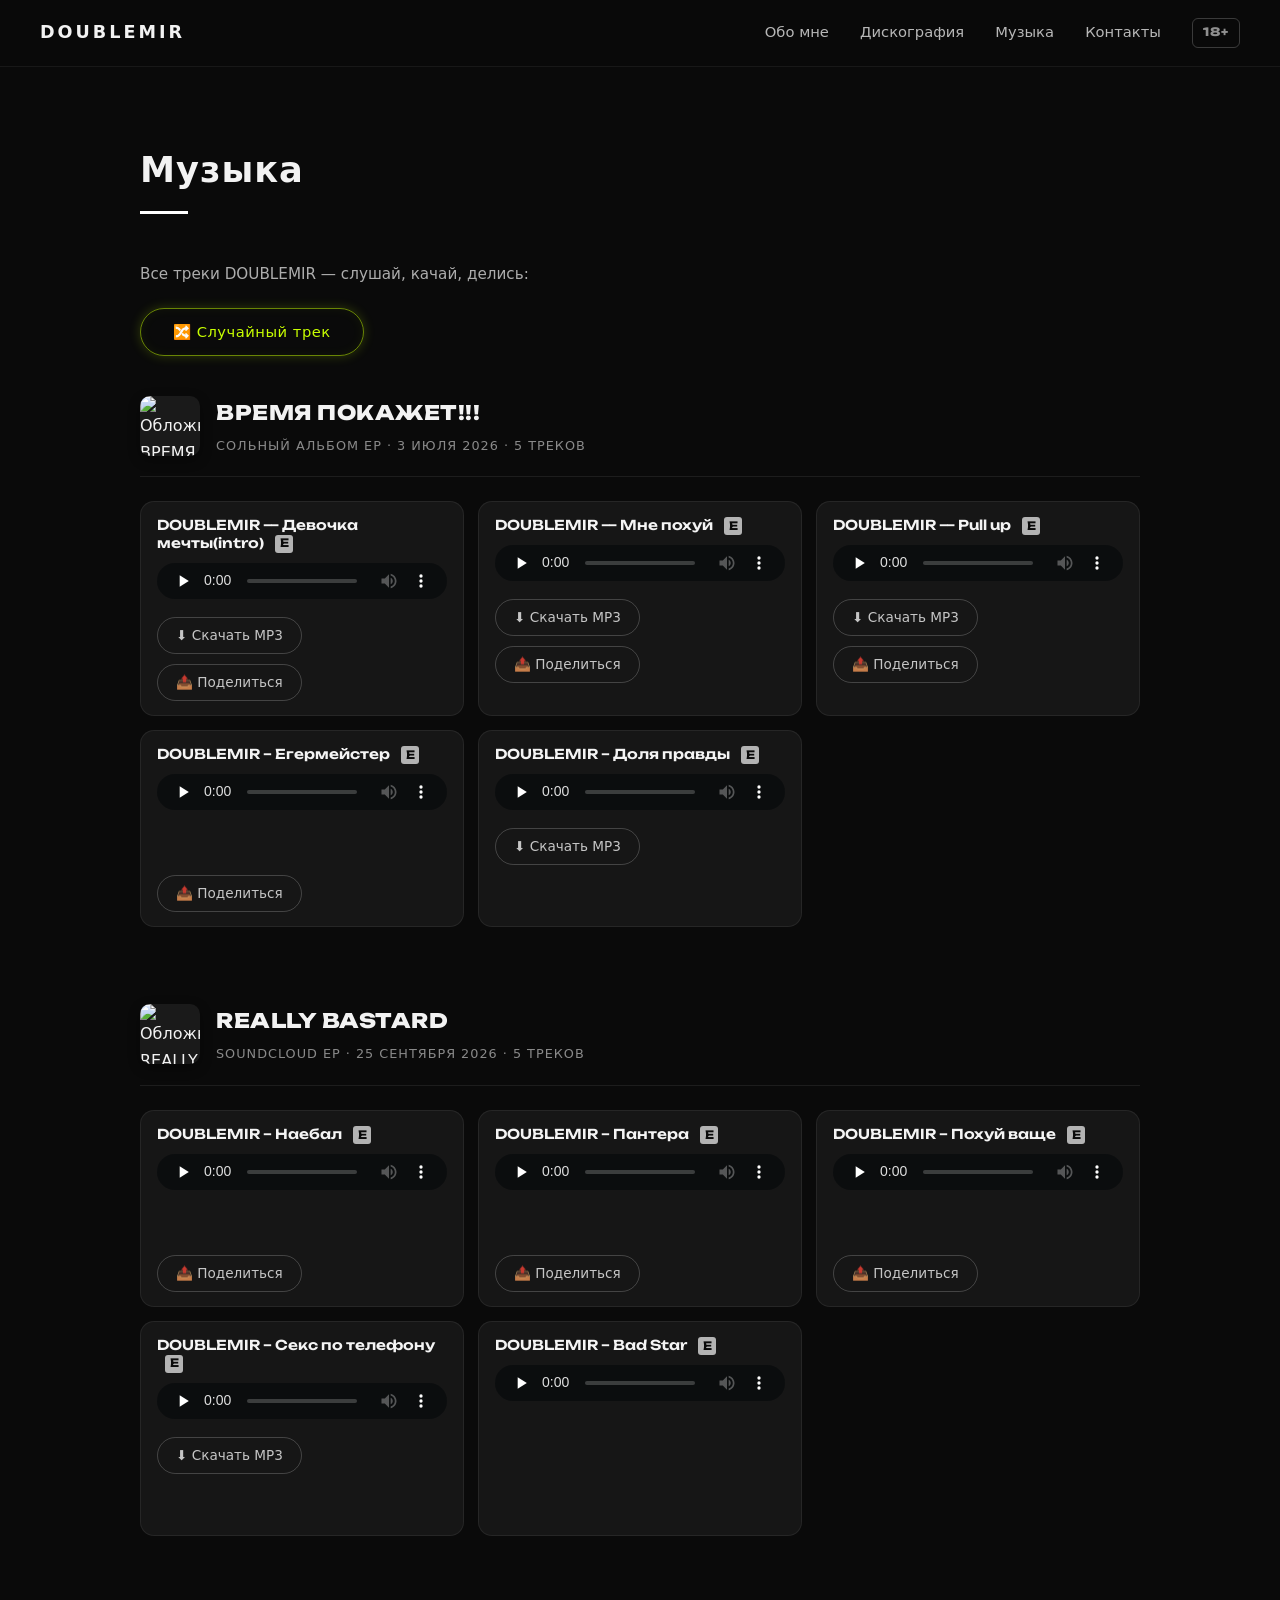
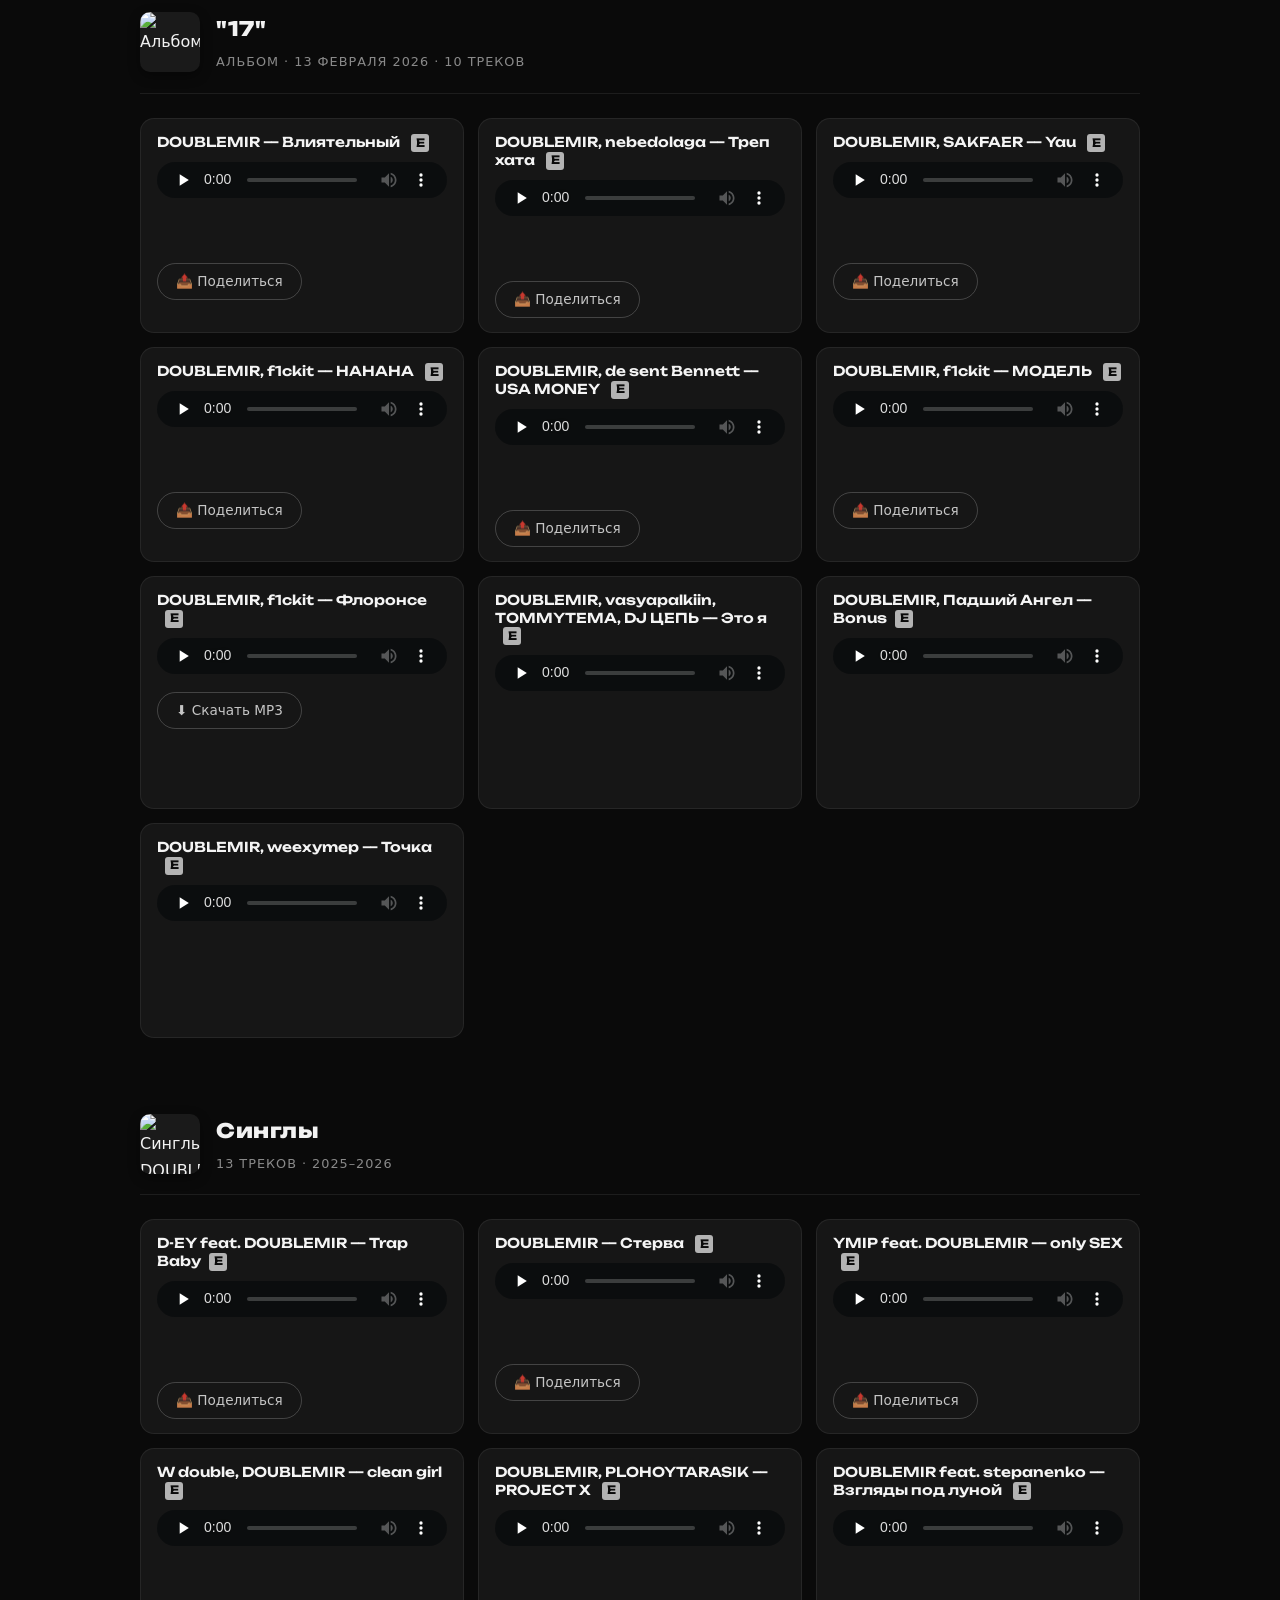
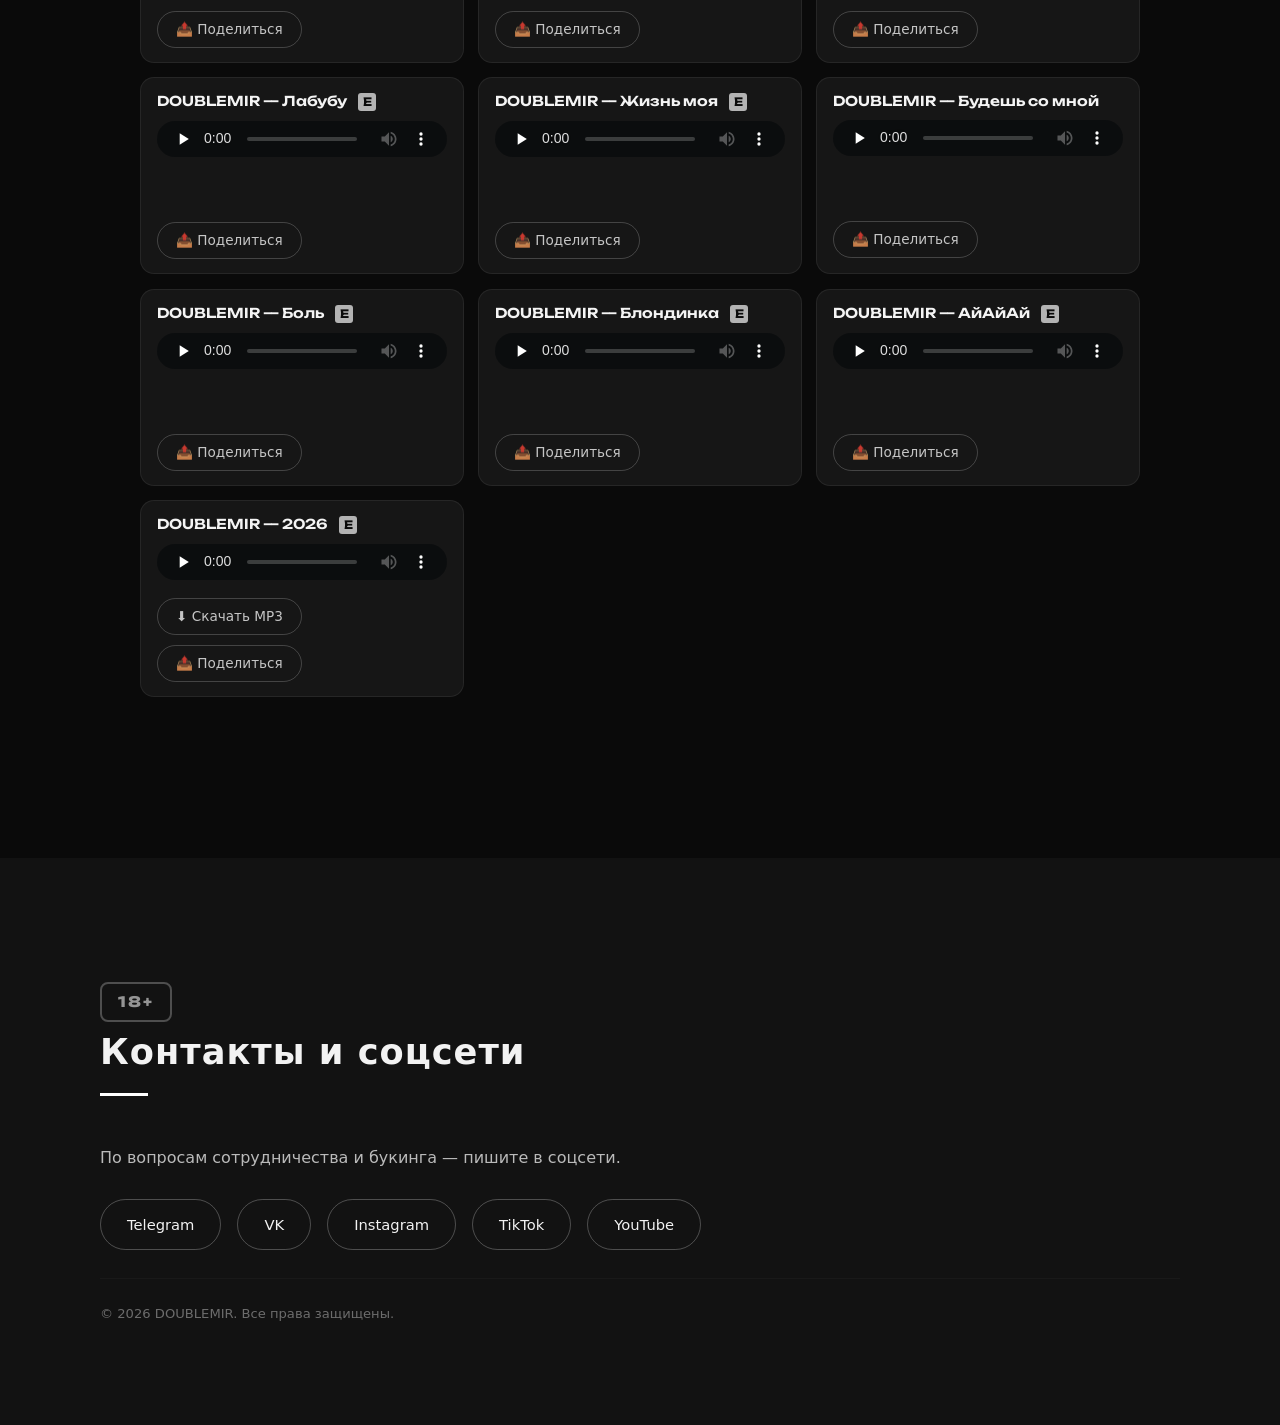
==== commit 447e23ee: "Add files via upload" ====
--- a/music.html
+++ b/music.html
@@ -252,12 +252,12 @@
       </div>
     </div>
  <div class="tracklist">
-      <div class="track" id="Trap-Baby" data-cover="imgsingles/Trap-Baby.jpg">
+      <div class="track" id="trap-baby" data-cover="imgsingles/trap-baby.jpg">
         <p class="track-title">D-EY feat. DOUBLEMIR — Trap Baby<span class="explicit">E</span></p>
-        <p class="track-plays" data-plays-for="Trap-Baby"></p>
-        <div class="eq"><span></span><span></span><span></span><span></span></div>
-        <audio controls preload="none"><source src="audio1/trap-baby.mp3" type="audio/mpeg"></audio>
-<a href="audio1/trap-baby.mp3" download="D-EY feat. DOUBLEMIR — Trap Baby.mp3" class="download-btn">⬇ Скачать MP3</a>
+        <p class="track-plays" data-plays-for="trap-baby"></p>
+        <div class="eq"><span></span><span></span><span></span><span></span></div>
+        <audio controls preload="none"><source src="audio1/D-EY feat. DOUBLEMIR — Trap Baby.mp3" type="audio/mpeg"></audio>
+<a href="audio1/D-EY feat. DOUBLEMIR — Trap Baby.mp3" download="D-EY feat. DOUBLEMIR — Trap Baby.mp3" class="download-btn">⬇ Скачать MP3</a>
         <button class="share-btn" onclick="shareTrack('D-EY feat. DOUBLEMIR — Trap Baby')">📤 Поделиться</button>
       </div>
       <div class="track" id="sterva" data-cover="imgsingles/sterva.jpg">
@@ -379,28 +379,17 @@
 
 <!-- СКРИПТЫ -->
 <script>
- const players = document.querySelectorAll('audio');
-players.forEach(player => {
-  player.addEventListener('play', () => {
-    players.forEach(other => {
-      if (other !== player) {
-        other.pause();
-        other.currentTime = 0;
-      }
-    });
-
-    // iOS-фикс: полная переинициализация MediaSession
-    if ('mediaSession' in navigator) {
-      try { navigator.mediaSession.playbackState = 'none'; } catch(e) {}
-      setTimeout(() => {
-        try { navigator.mediaSession.playbackState = 'playing'; } catch(e) {}
-      }, 400);
-      setTimeout(() => {
-        try { navigator.mediaSession.playbackState = 'playing'; } catch(e) {}
-      }, 900);
-    }
+  const players = document.querySelectorAll('audio');
+  players.forEach(player => {
+    player.addEventListener('play', () => {
+      players.forEach(other => {
+        if (other !== player && !other.paused) {
+          other.pause();
+          other.currentTime = 0;
+        }
+      });
+    });
   });
-});
 </script>
 
 <script>
@@ -749,24 +738,42 @@
   });
 })();
 
+  /* ---------- ПОДЕЛИТЬСЯ ТРЕКОМ (ВСЕ ТРЕКИ) ---------- */
   function shareTrack(trackName) {
     const anchorMap = {
-      'Наебал': 'naebal',
-      'Пантера': 'pantera',
-      'Похуй ваще': 'pohuy-vashe',
-      'Секс по телефону': 'sex-phone',
-      'Bad Star': 'bad-star',
-      'YMIP feat. DOUBLEMIR — only SEX': 'only-sex',
-      'W double, DOUBLEMIR — clean girl': 'clean-girl',
-      'DOUBLEMIR, PLOHOYTARASIK — PROJECT X': 'project-x',
-      'DOUBLEMIR feat. stepanenko — Взгляды под луной': 'vzglyady',
-      'Лабубу': 'labubu',
-      'Жизнь моя': 'zhizn-moya',
-      'Будешь со мной': 'budes-so-mnoy',
-      'Боль': 'bol',
-      'Блондинка': 'blondinka',
-      'АйАйАй': 'ay-ay-ay',
-      '2026': '2026'
+      'Девочка мечты(intro)': 'devochka-mechty',
+      'Мне похуй':            'mne-poxyi',
+      'Pull Up':              'pull-up',
+      'Егермейстер':          'jagermeister',
+      'Доля правды':          'dolya-pravdy',
+      'Наебал':               'naebal',
+      'Пантера':              'pantera',
+      'Похуй ваще':           'pohuy-vashe',
+      'Секс по телефону':     'sex-phone',
+      'Bad Star':             'bad-star',
+      'Влиятельный':          'vliyatelny',
+      'Треп хата':            'trap-hata',
+      'Yau':                  'yau',
+      'HAHAHA':               'hahaha',
+      'USA MONEY':            'usa-money',
+      'МОДЕЛЬ':               'model',
+      'Флоронсе':             'floronce',
+      'Это я':                'eto-ya',
+      'Bonus':                'bonus',
+      'Точка':                'tochka',
+      'D-EY feat. DOUBLEMIR — Trap Baby':             'trap-baby',
+      'Стерва':                                       'sterva',
+      'YMIP feat. DOUBLEMIR — only SEX':              'only-sex',
+      'W double, DOUBLEMIR — clean girl':             'clean-girl',
+      'DOUBLEMIR, PLOHOYTARASIK — PROJECT X':         'project-x',
+      'DOUBLEMIR feat. stepanenko — Взгляды под луной':'vzglyady',
+      'Лабубу':                                       'labubu',
+      'Жизнь моя':                                    'zhizn-moya',
+      'Будешь со мной':                               'budes-so-mnoy',
+      'Боль':                                         'bol',
+      'Блондинка':                                    'blondinka',
+      'АйАйАй':                                       'ay-ay-ay',
+      '2026':                                         '2026'
     };
     const anchor = anchorMap[trackName] || '';
     const baseUrl = window.location.origin + window.location.pathname;
@@ -884,5 +891,34 @@
   setState(anyAudioPlaying() ? 'playing' : 'paused');
 })();
 </script>
+<script>
+/* ---------- СКРОЛЛ К ТРЕКУ ПО ССЫЛКЕ ---------- */
+window.addEventListener('load', () => {
+  // Проверяем, есть ли в ссылке решетка (например, #trap-baby)
+  if (window.location.hash) {
+    const id = window.location.hash.substring(1); // убираем решетку
+    const trackElement = document.getElementById(id);
+
+    if (trackElement) {
+      // Ждем 600 мс, чтобы отработали твои старые скрипты (которые кидают наверх)
+      // и чтобы успели подгрузиться картинки, иначе страница дернется.
+      setTimeout(() => {
+        trackElement.scrollIntoView({ behavior: 'smooth', block: 'center' });
+        
+        // Красиво подсвечиваем трек, чтобы было видно, куда привела ссылка
+        trackElement.style.transition = 'box-shadow 0.3s, border-color 0.3s';
+        trackElement.style.boxShadow = '0 0 30px rgba(200, 255, 0, 0.6)';
+        trackElement.style.borderColor = '#c8ff00';
+        
+        // Убираем подсветку через 2.5 секунды
+        setTimeout(() => {
+          trackElement.style.boxShadow = '';
+          trackElement.style.borderColor = '';
+        }, 2500);
+      }, 600); // Задержка 600мс обязательна!
+    }
+  }
+});
+</script>
 </body>
 </html>
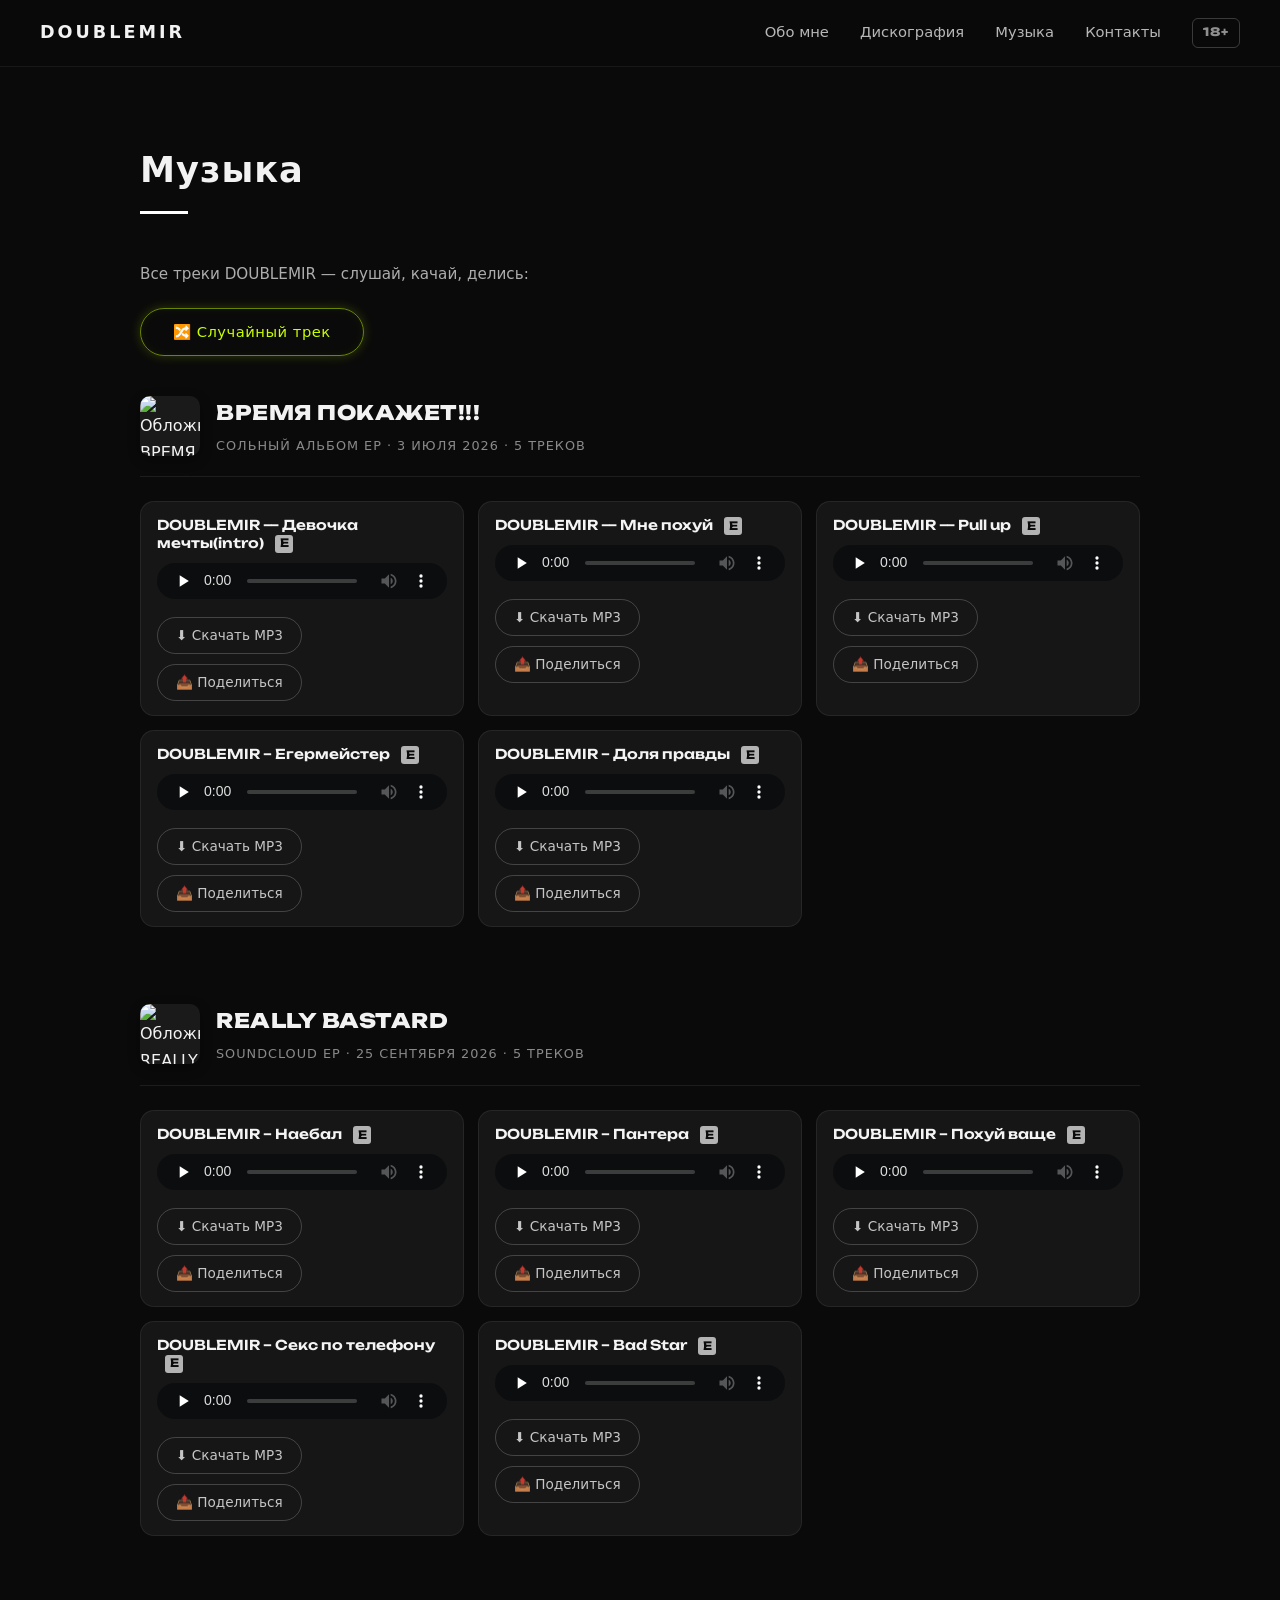
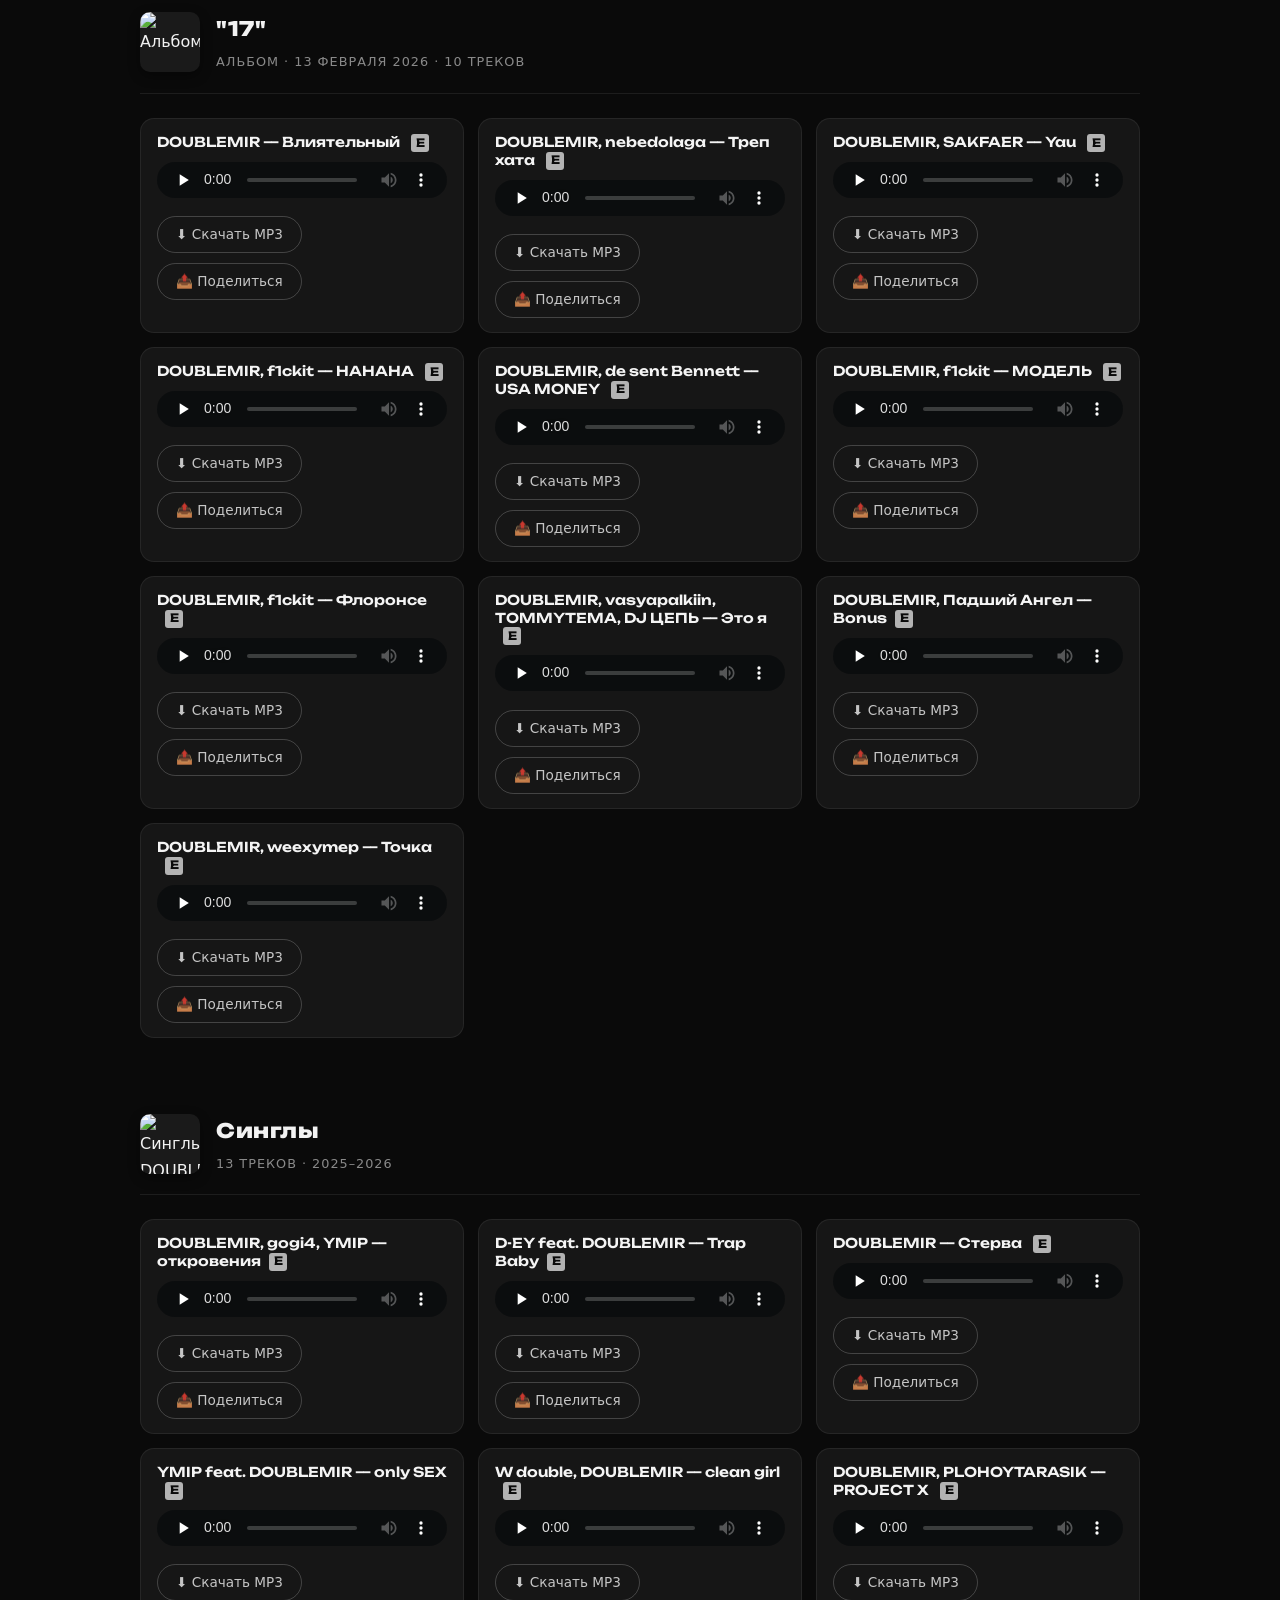
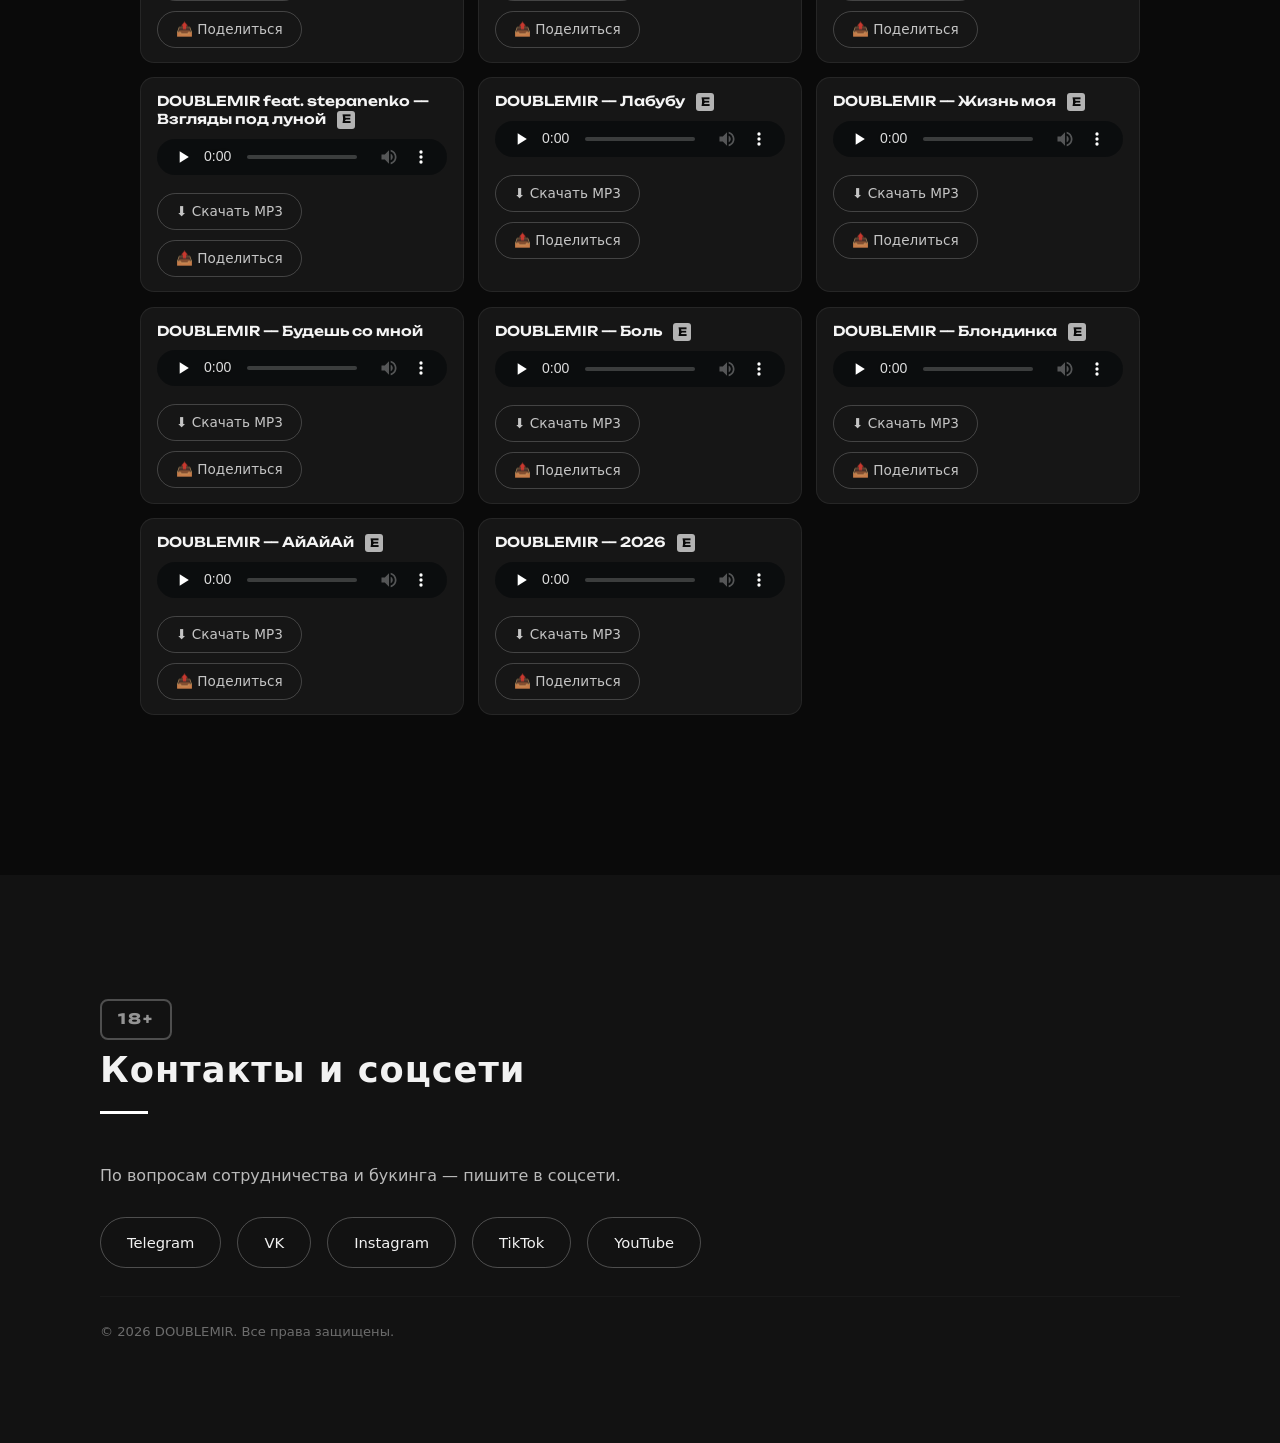
==== commit cfb9e676: "Add files via upload" ====
--- a/music.html
+++ b/music.html
@@ -252,6 +252,14 @@
       </div>
     </div>
  <div class="tracklist">
+<div class="track" id="otkrovenia" data-cover="imgsingles/otkrovenia.jpg">
+        <p class="track-title">DOUBLEMIR, gogi4, YMIP — откровения<span class="explicit">E</span></p>
+        <p class="track-plays" data-plays-for="otkrovenia"></p>
+        <div class="eq"><span></span><span></span><span></span><span></span></div>
+        <audio controls preload="none"><source src="audio1/DOUBLEMIR, gogi4, YMIP — otkovenia.mp3" type="audio/mpeg"></audio>
+<a href="audio2/DOUBLEMIR, gogi4, YMIP — откровения.mp3" download="DOUBLEMIR, gogi4, YMIP — откровения.mp3" class="download-btn">⬇ Скачать MP3</a>
+        <button class="share-btn" onclick="shareTrack('DOUBLEMIR, gogi4, YMIP — откровения')">📤 Поделиться</button>
+      </div>
       <div class="track" id="trap-baby" data-cover="imgsingles/trap-baby.jpg">
         <p class="track-title">D-EY feat. DOUBLEMIR — Trap Baby<span class="explicit">E</span></p>
         <p class="track-plays" data-plays-for="trap-baby"></p>
@@ -266,7 +274,7 @@
         <div class="eq"><span></span><span></span><span></span><span></span></div>
         <audio controls preload="none"><source src="audio2/DOUBLEMIR – Стерва.mp3" type="audio/mpeg"></audio>
         <a href="audio2/DOUBLEMIR – Стерва.mp3" download="DOUBLEMIR – Стерва.mp3" class="download-btn">⬇ Скачать MP3</a>
-        <button class="share-btn" onclick="shareTrack('Стерва')">📤 Поделиться</button>
+        <button class="share-btn" onclick="shareTrack('DOUBLEMIR – Стерва')">📤 Поделиться</button>
       </div>
       <div class="track" id="only-sex" data-cover="imgsingles/only-sex.jpg">
         <p class="track-title">YMIP feat. DOUBLEMIR — only SEX <span class="explicit">E</span></p>
--- a/style.css
+++ b/style.css
@@ -1526,4 +1526,37 @@
     transform: none !important;
     transition: none !important;
   }
+}
+/* ---------- ПЛАВНОЕ ПОЯВЛЕНИЕ + ПЕРЕЛИВАНИЕ ДЛЯ ТЕЛЕФОНОВ ---------- */
+@media (max-width: 768px) {
+  .animated-title span {
+    /* 1. Сбрасываем то, что мешало */
+    opacity: 0;
+    transform: translateY(40px);
+    
+    /* 2. Запускаем ДВЕ анимации: сначала выпрыгивание (letterUp), потом переливание (neonWave) */
+    animation: 
+      letterUp 0.6s ease forwards,
+      neonWave 3s ease-in-out infinite alternate;
+      
+    /* 3. Задержка: сначала буквы появляются по очереди, а через 0.6 сек начинается волна */
+    animation-delay: 
+      calc(var(--i) * 0.08s), 
+      calc(var(--i) * 0.08s + 0.6s);
+  }
+
+  @keyframes neonWave {
+    0% {
+      color: #fff;
+      text-shadow: none;
+    }
+    50% {
+      color: #c8ff00;
+      text-shadow: 0 0 15px rgba(200, 255, 0, 0.6), 0 0 30px rgba(200, 255, 0, 0.3);
+    }
+    100% {
+      color: #fff;
+      text-shadow: none;
+    }
+  }
 }
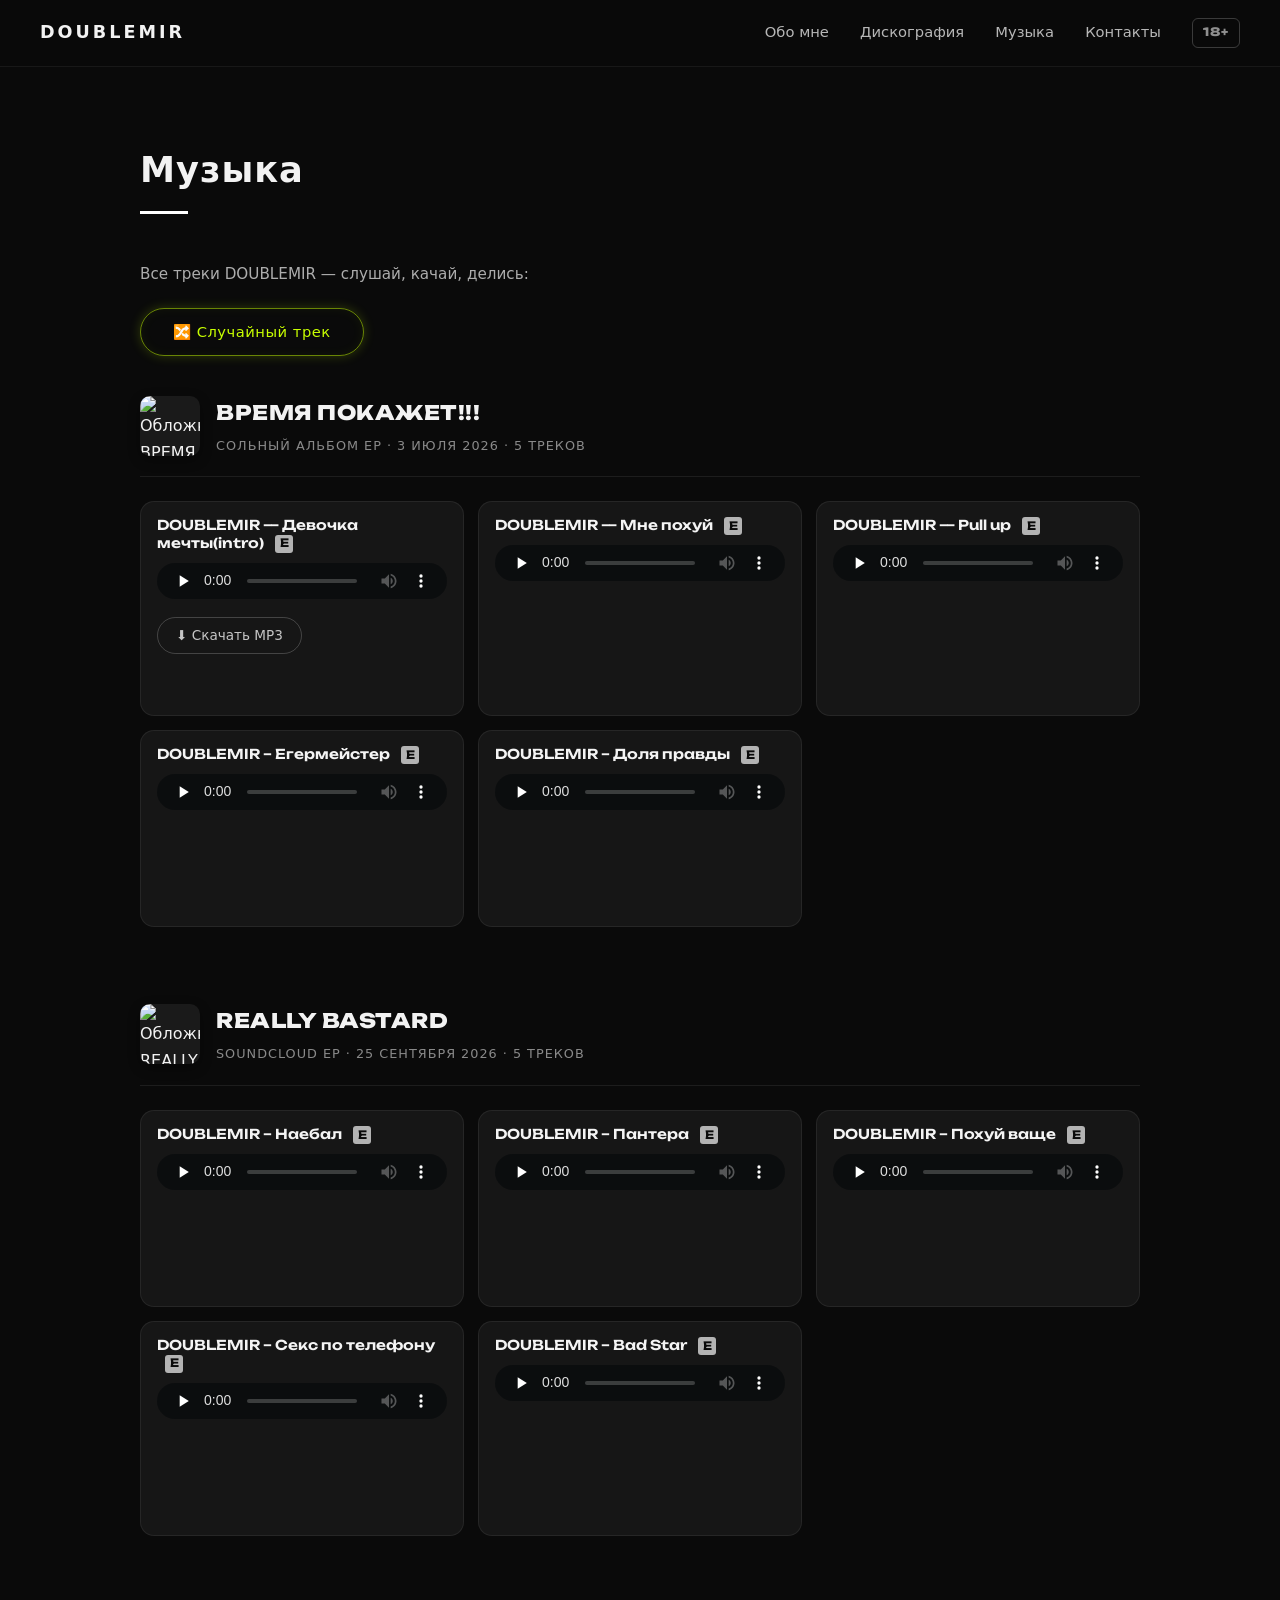
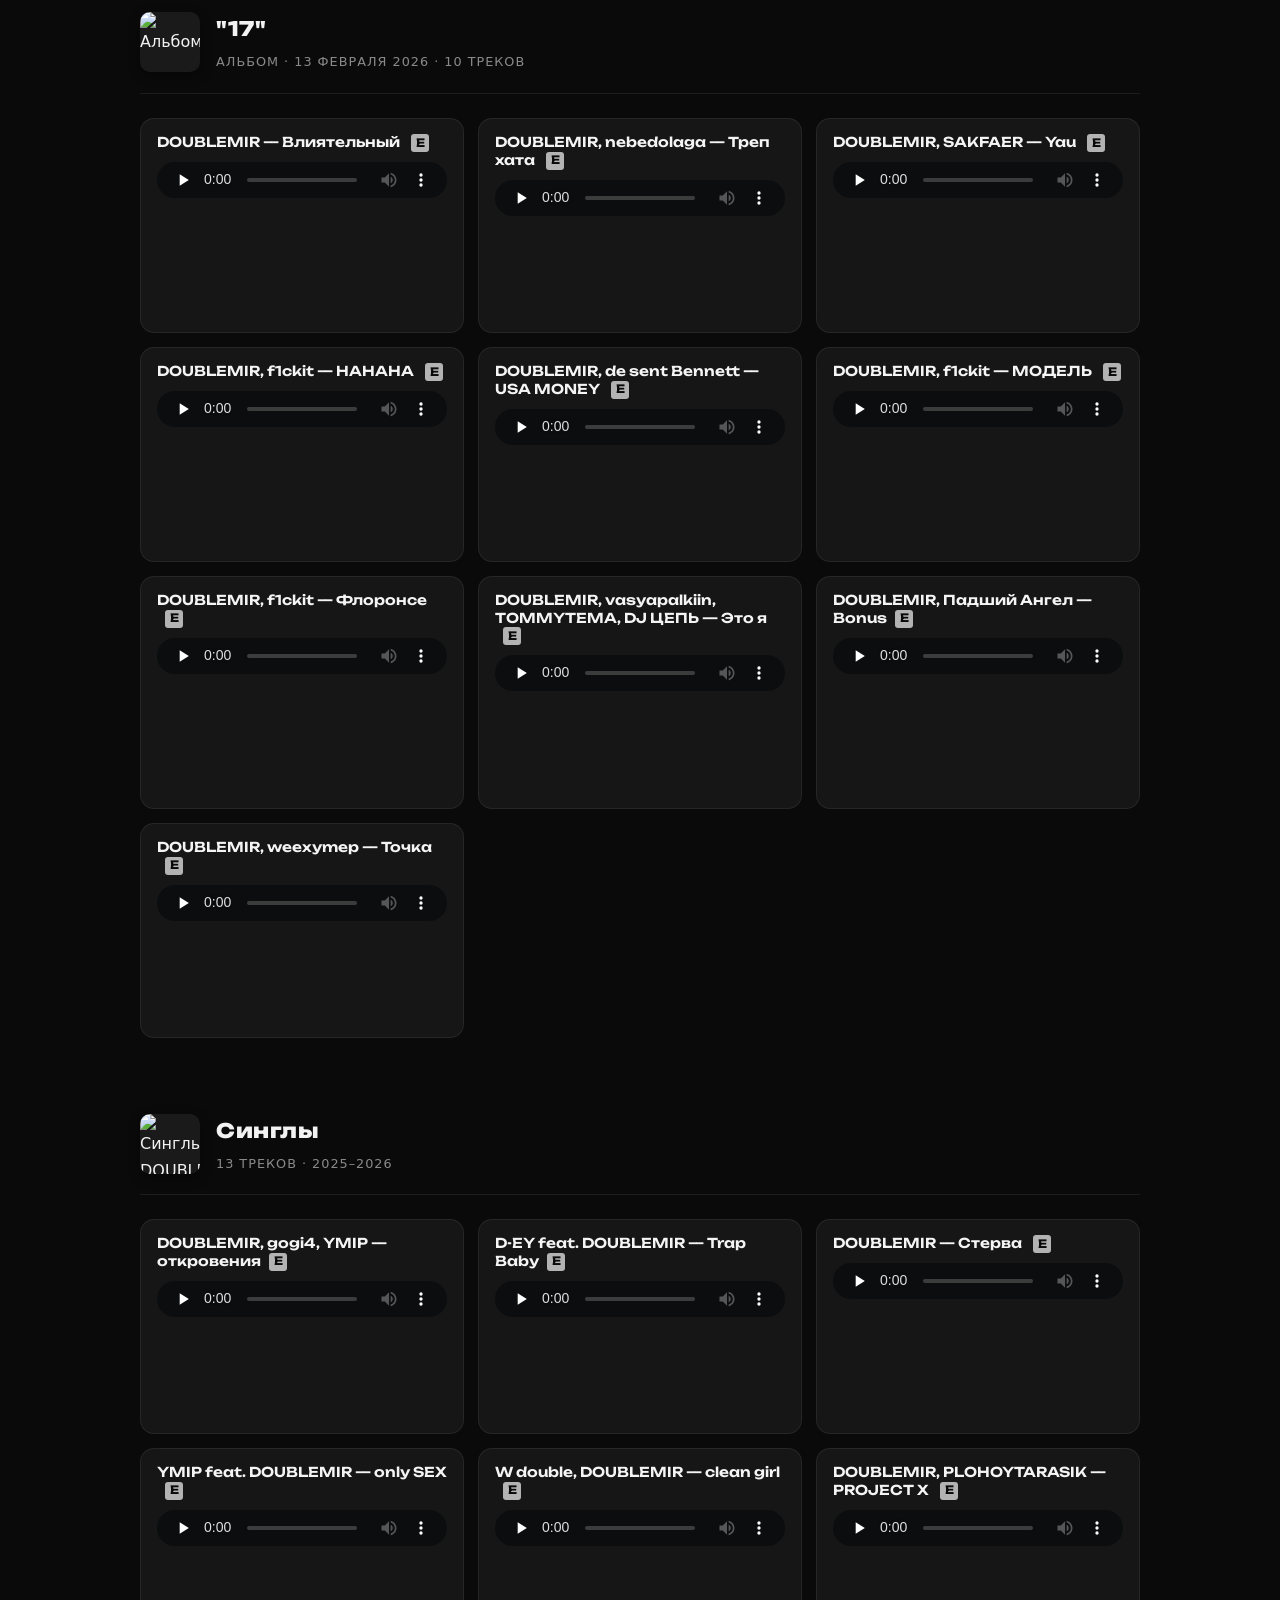
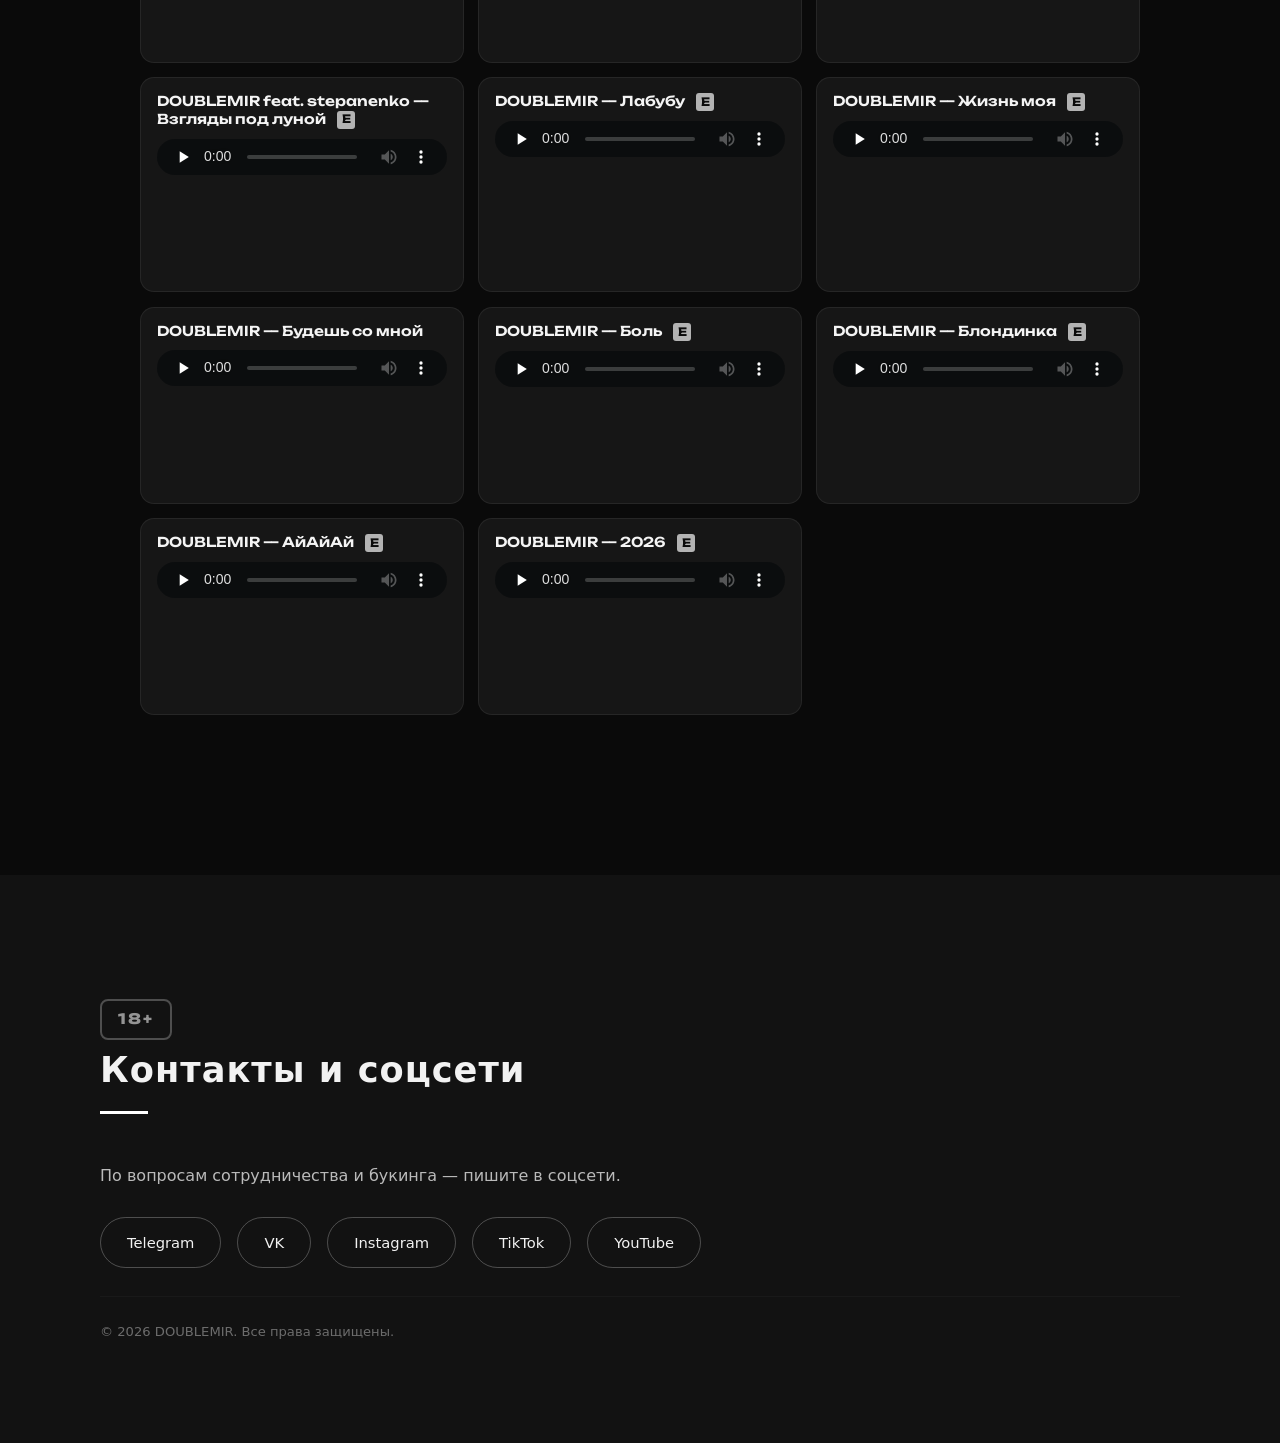
==== commit 826eca93: "Add files via upload" ====
--- a/music.html
+++ b/music.html
@@ -274,7 +274,7 @@
         <div class="eq"><span></span><span></span><span></span><span></span></div>
         <audio controls preload="none"><source src="audio2/DOUBLEMIR – Стерва.mp3" type="audio/mpeg"></audio>
         <a href="audio2/DOUBLEMIR – Стерва.mp3" download="DOUBLEMIR – Стерва.mp3" class="download-btn">⬇ Скачать MP3</a>
-        <button class="share-btn" onclick="shareTrack('DOUBLEMIR – Стерва')">📤 Поделиться</button>
+        <button class="share-btn" onclick="shareTrack('Стерва')">📤 Поделиться</button>
       </div>
       <div class="track" id="only-sex" data-cover="imgsingles/only-sex.jpg">
         <p class="track-title">YMIP feat. DOUBLEMIR — only SEX <span class="explicit">E</span></p>
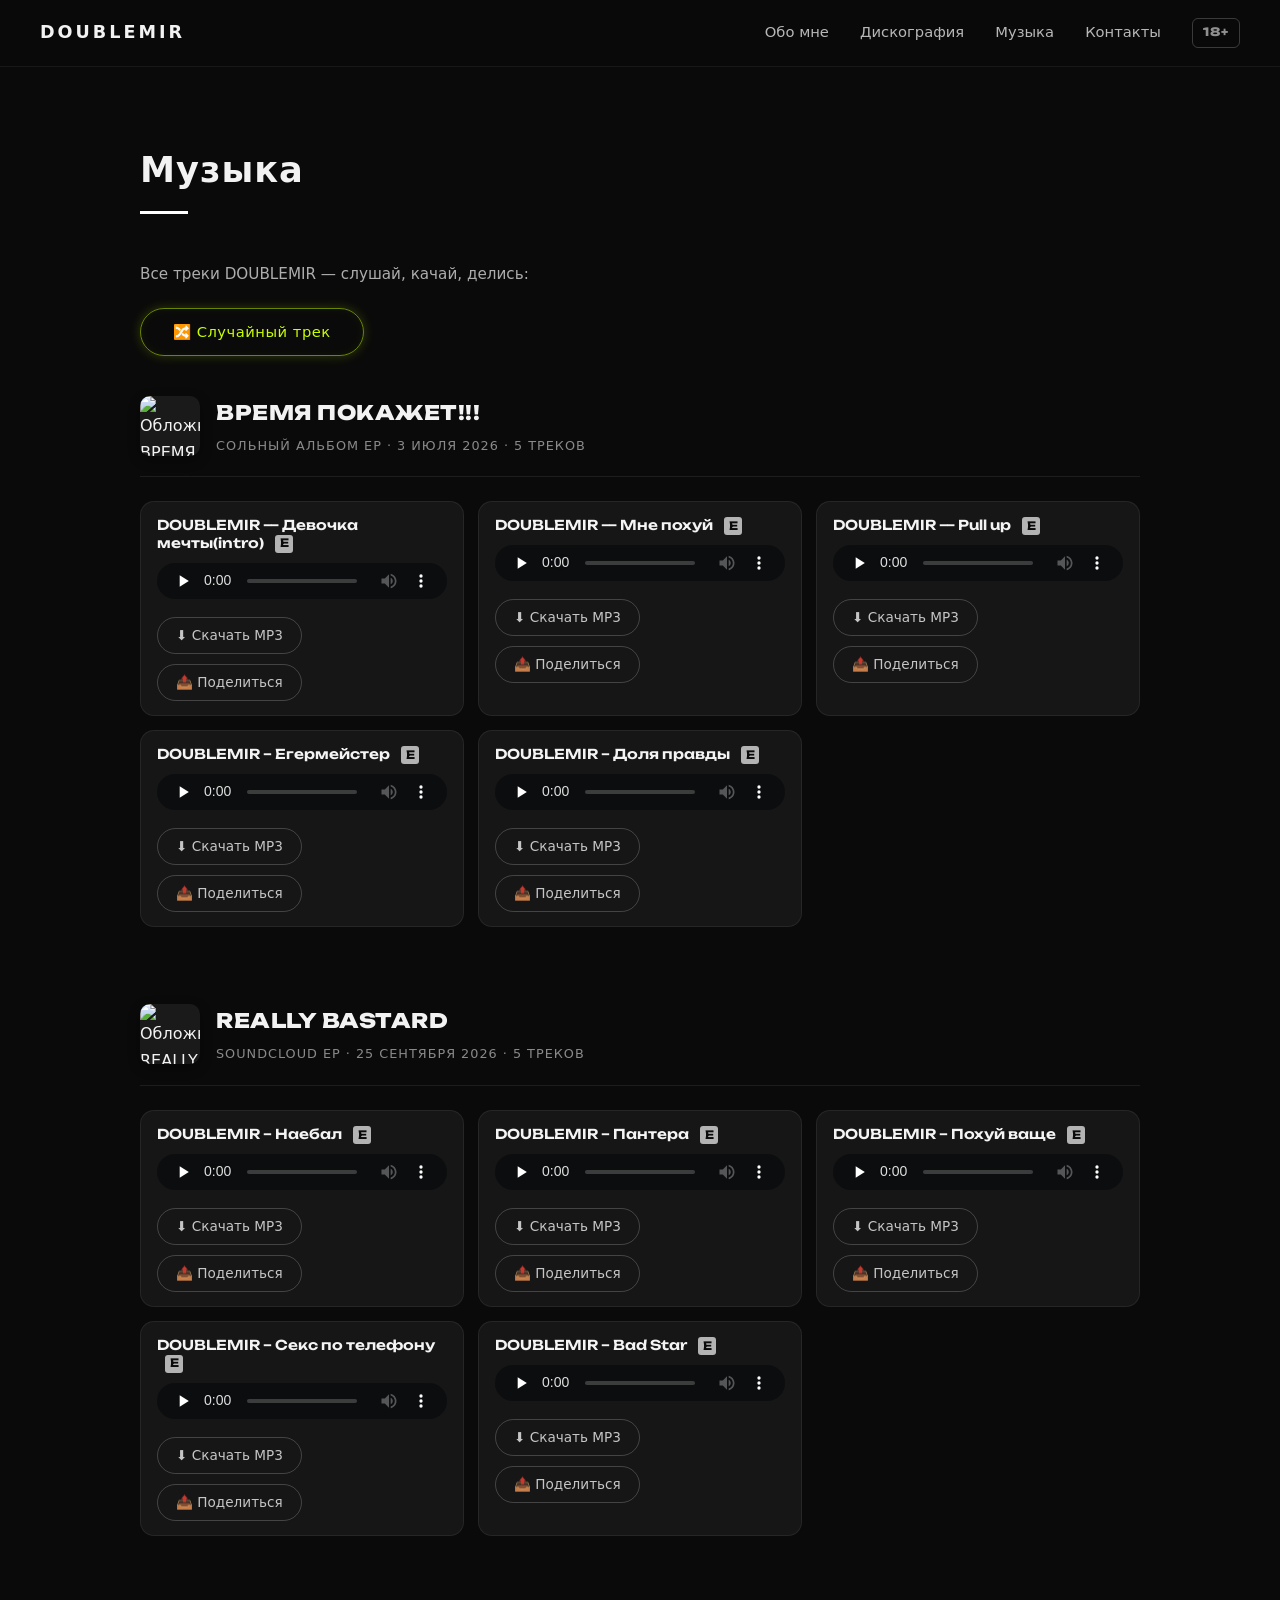
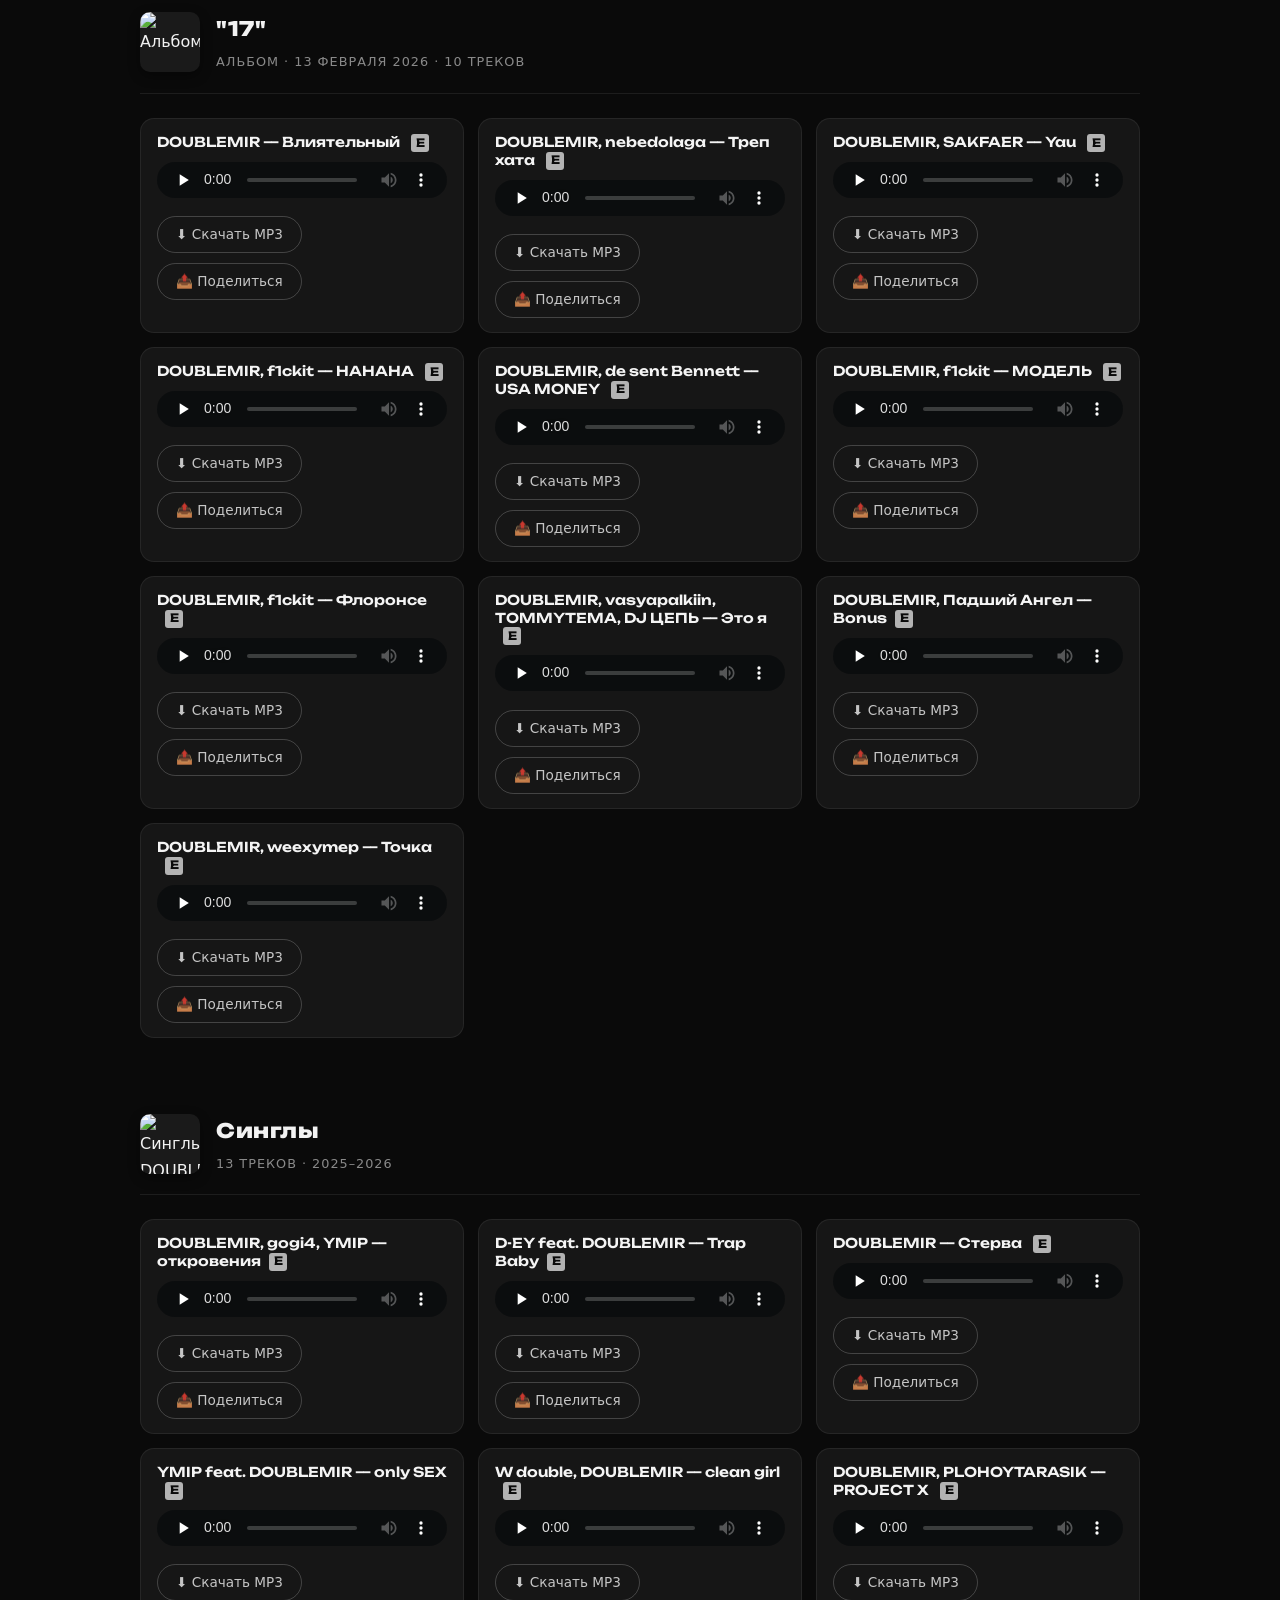
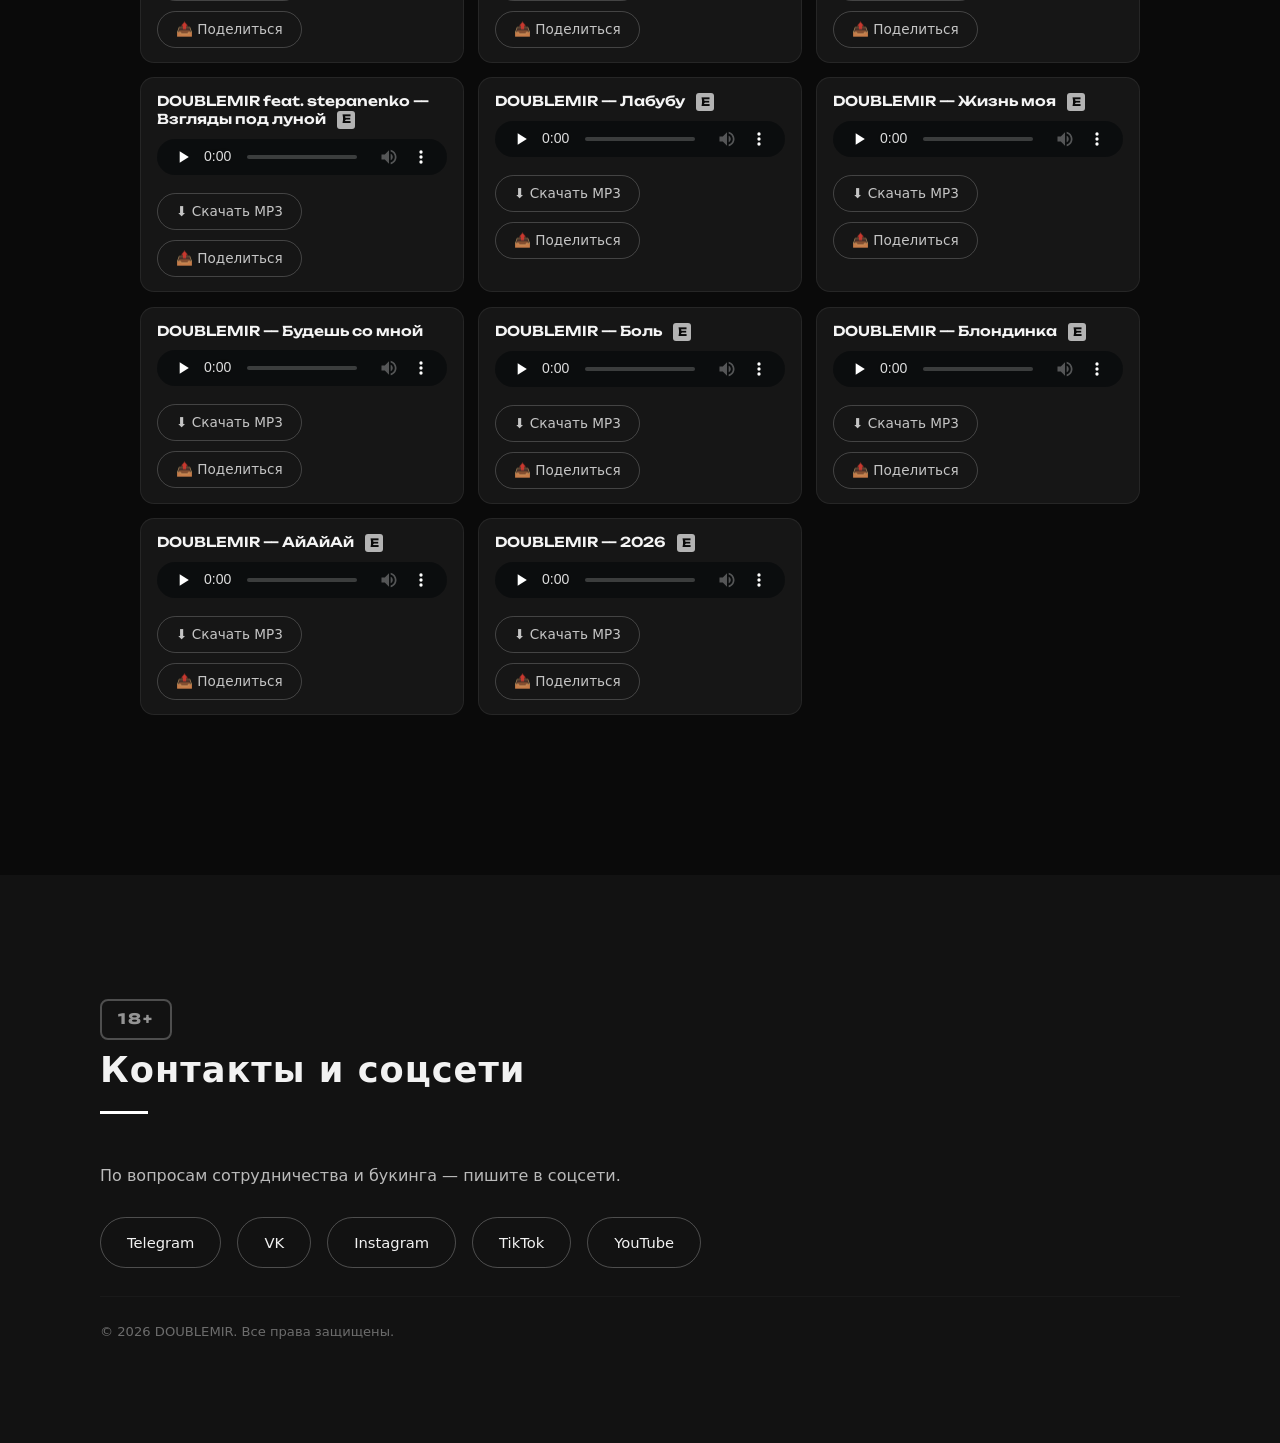
==== commit dc8f6f89: "Add files via upload" ====
--- a/music.html
+++ b/music.html
@@ -256,7 +256,7 @@
         <p class="track-title">DOUBLEMIR, gogi4, YMIP — откровения<span class="explicit">E</span></p>
         <p class="track-plays" data-plays-for="otkrovenia"></p>
         <div class="eq"><span></span><span></span><span></span><span></span></div>
-        <audio controls preload="none"><source src="audio1/DOUBLEMIR, gogi4, YMIP — otkovenia.mp3" type="audio/mpeg"></audio>
+        <audio controls preload="none"><source src="audio2/DOUBLEMIR, gogi4, YMIP — откровения.mp3" type="audio/mpeg"></audio>
 <a href="audio2/DOUBLEMIR, gogi4, YMIP — откровения.mp3" download="DOUBLEMIR, gogi4, YMIP — откровения.mp3" class="download-btn">⬇ Скачать MP3</a>
         <button class="share-btn" onclick="shareTrack('DOUBLEMIR, gogi4, YMIP — откровения')">📤 Поделиться</button>
       </div>
@@ -769,6 +769,7 @@
       'Это я':                'eto-ya',
       'Bonus':                'bonus',
       'Точка':                'tochka',
+      'DOUBLEMIR, gogi4, YMIP — откровения':          'otkrovenia',
       'D-EY feat. DOUBLEMIR — Trap Baby':             'trap-baby',
       'Стерва':                                       'sterva',
       'YMIP feat. DOUBLEMIR — only SEX':              'only-sex',
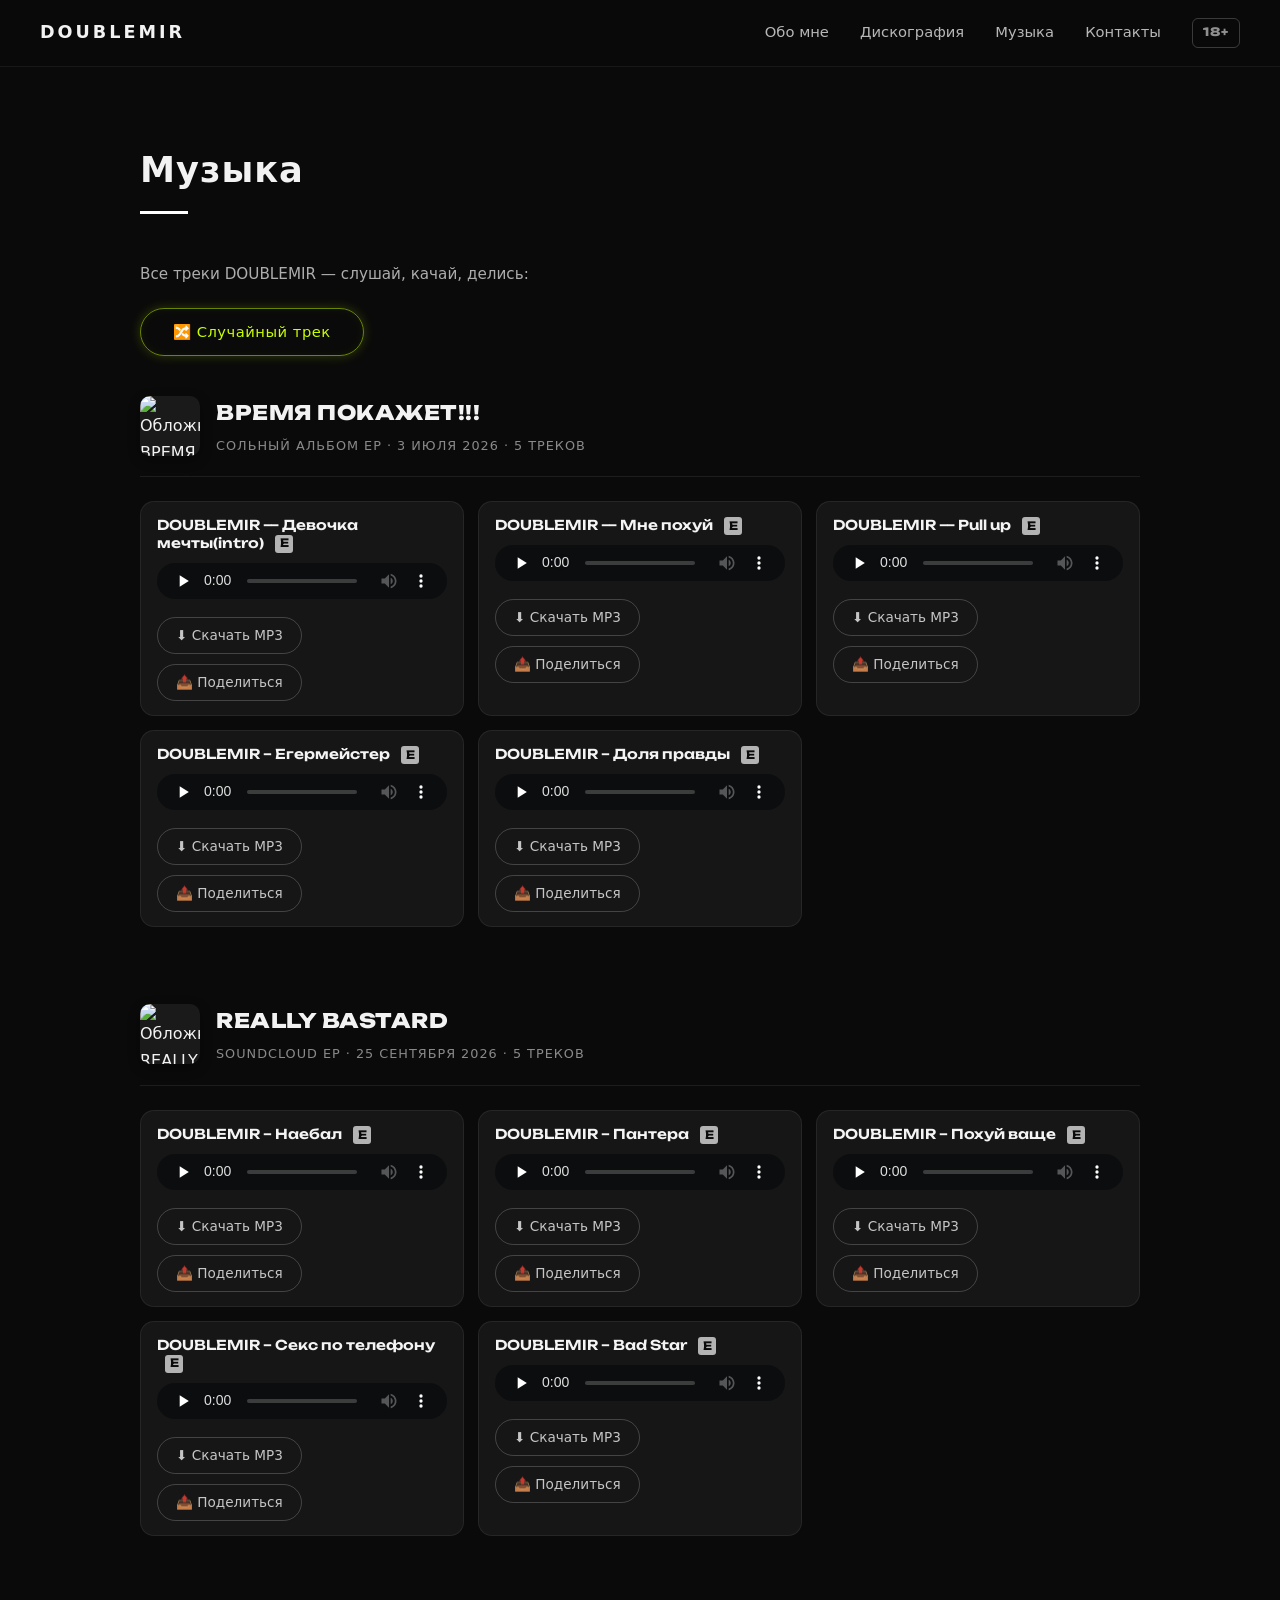
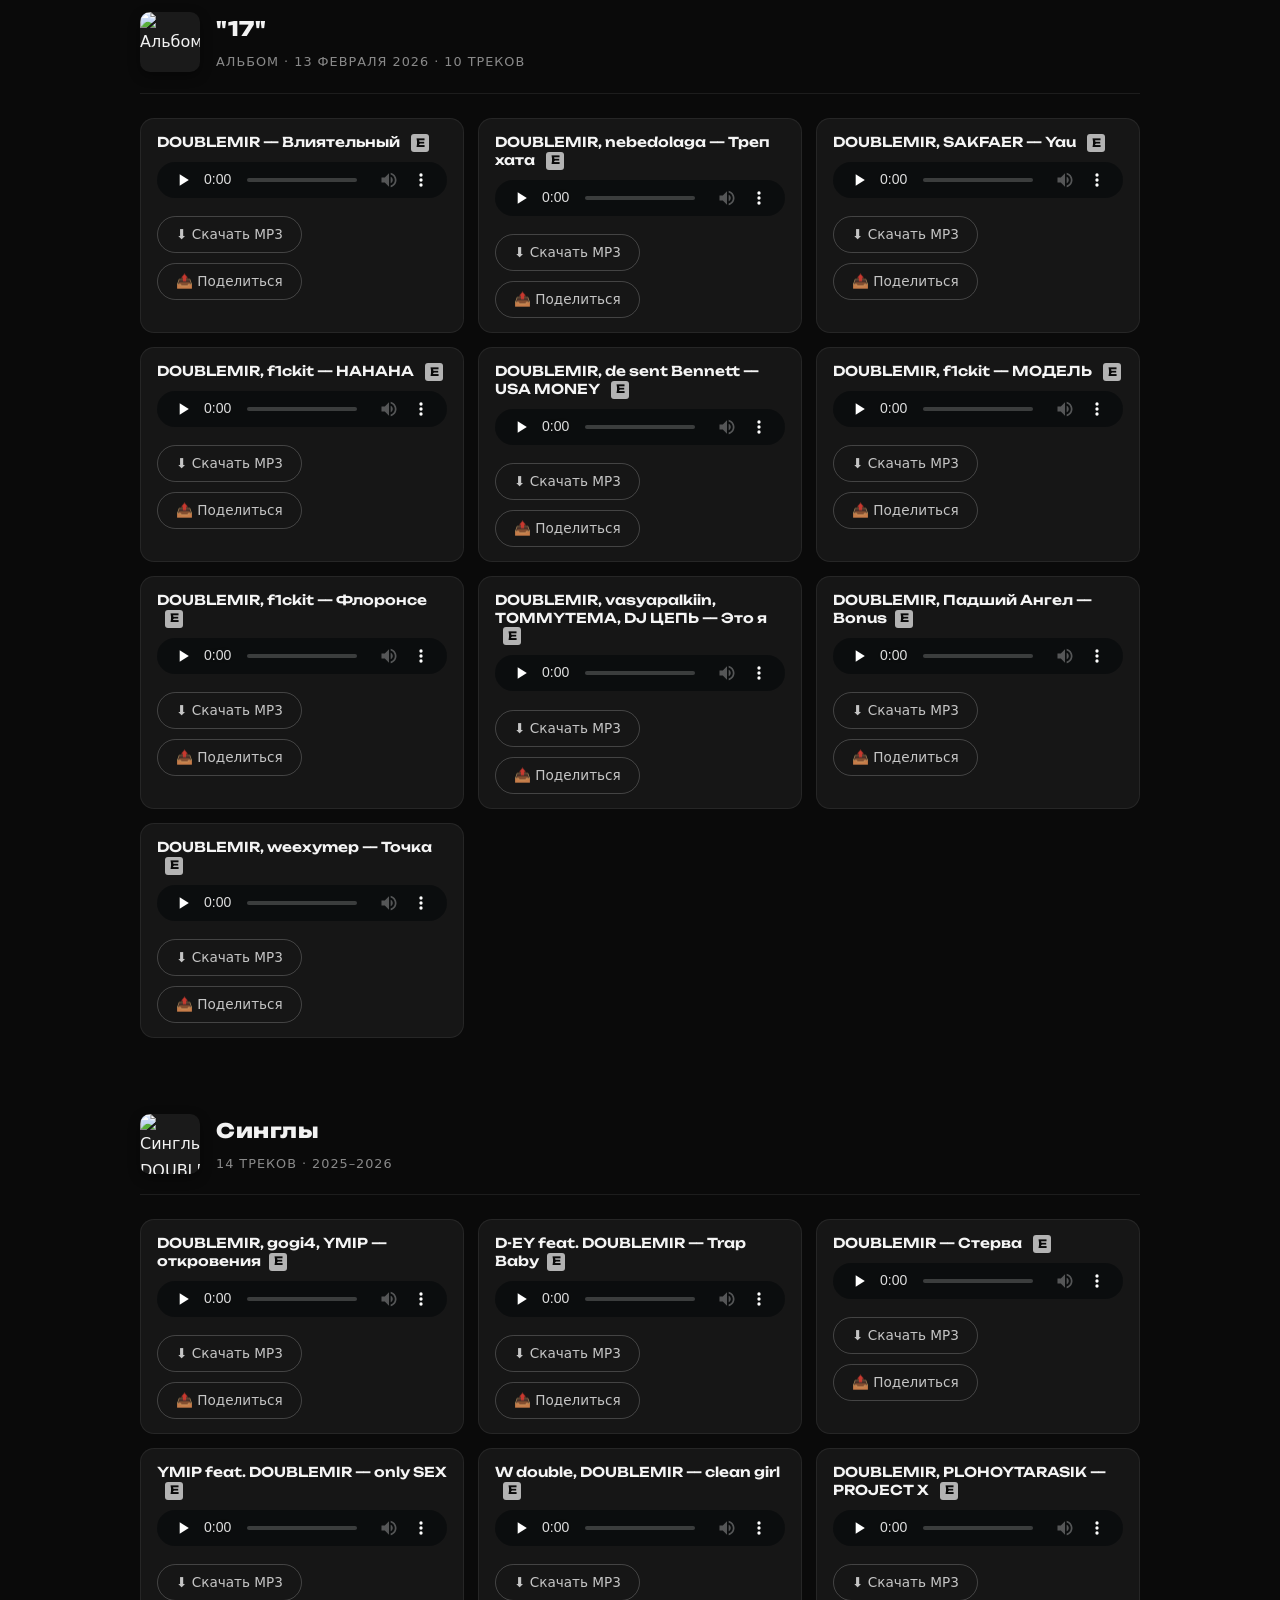
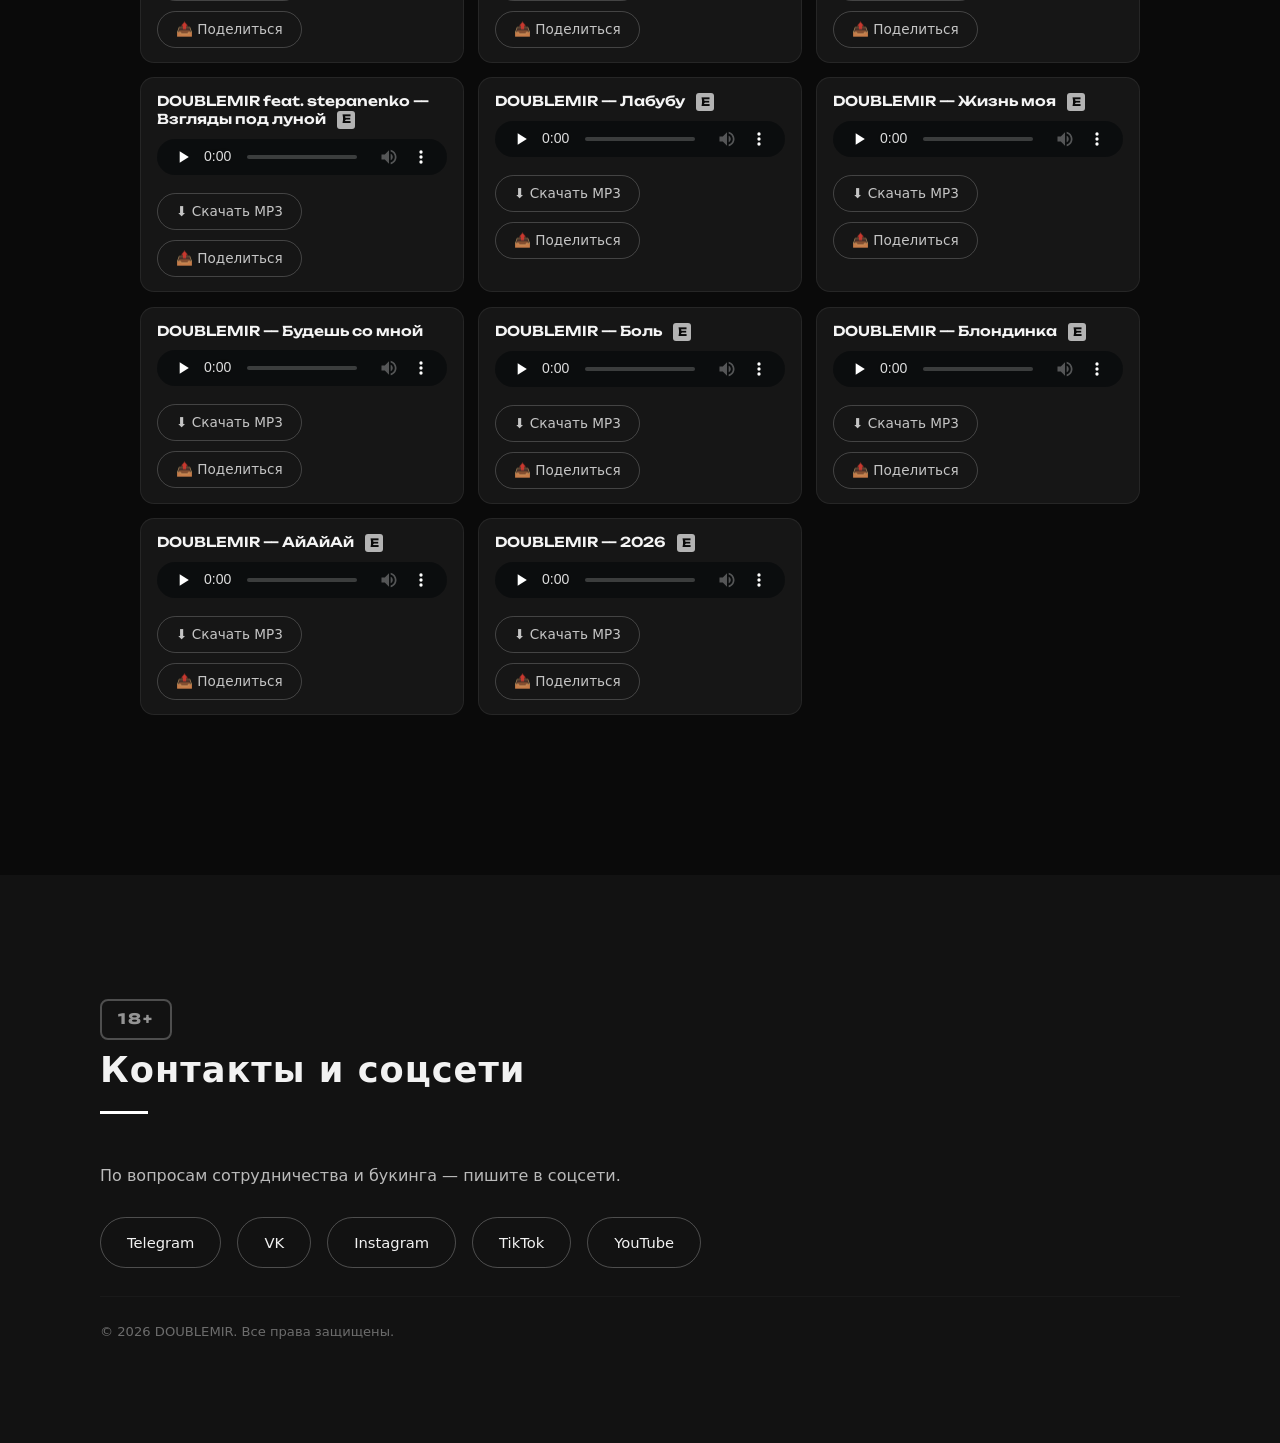
==== commit 7ad82a7c: "Add files via upload" ====
--- a/music.html
+++ b/music.html
@@ -248,7 +248,7 @@
       </div>
       <div class="album-header-info">
         <h3>Синглы</h3>
-        <p class="album-meta">13 треков · 2025–2026</p>
+        <p class="album-meta">14 треков · 2025–2026</p>
       </div>
     </div>
  <div class="tracklist">
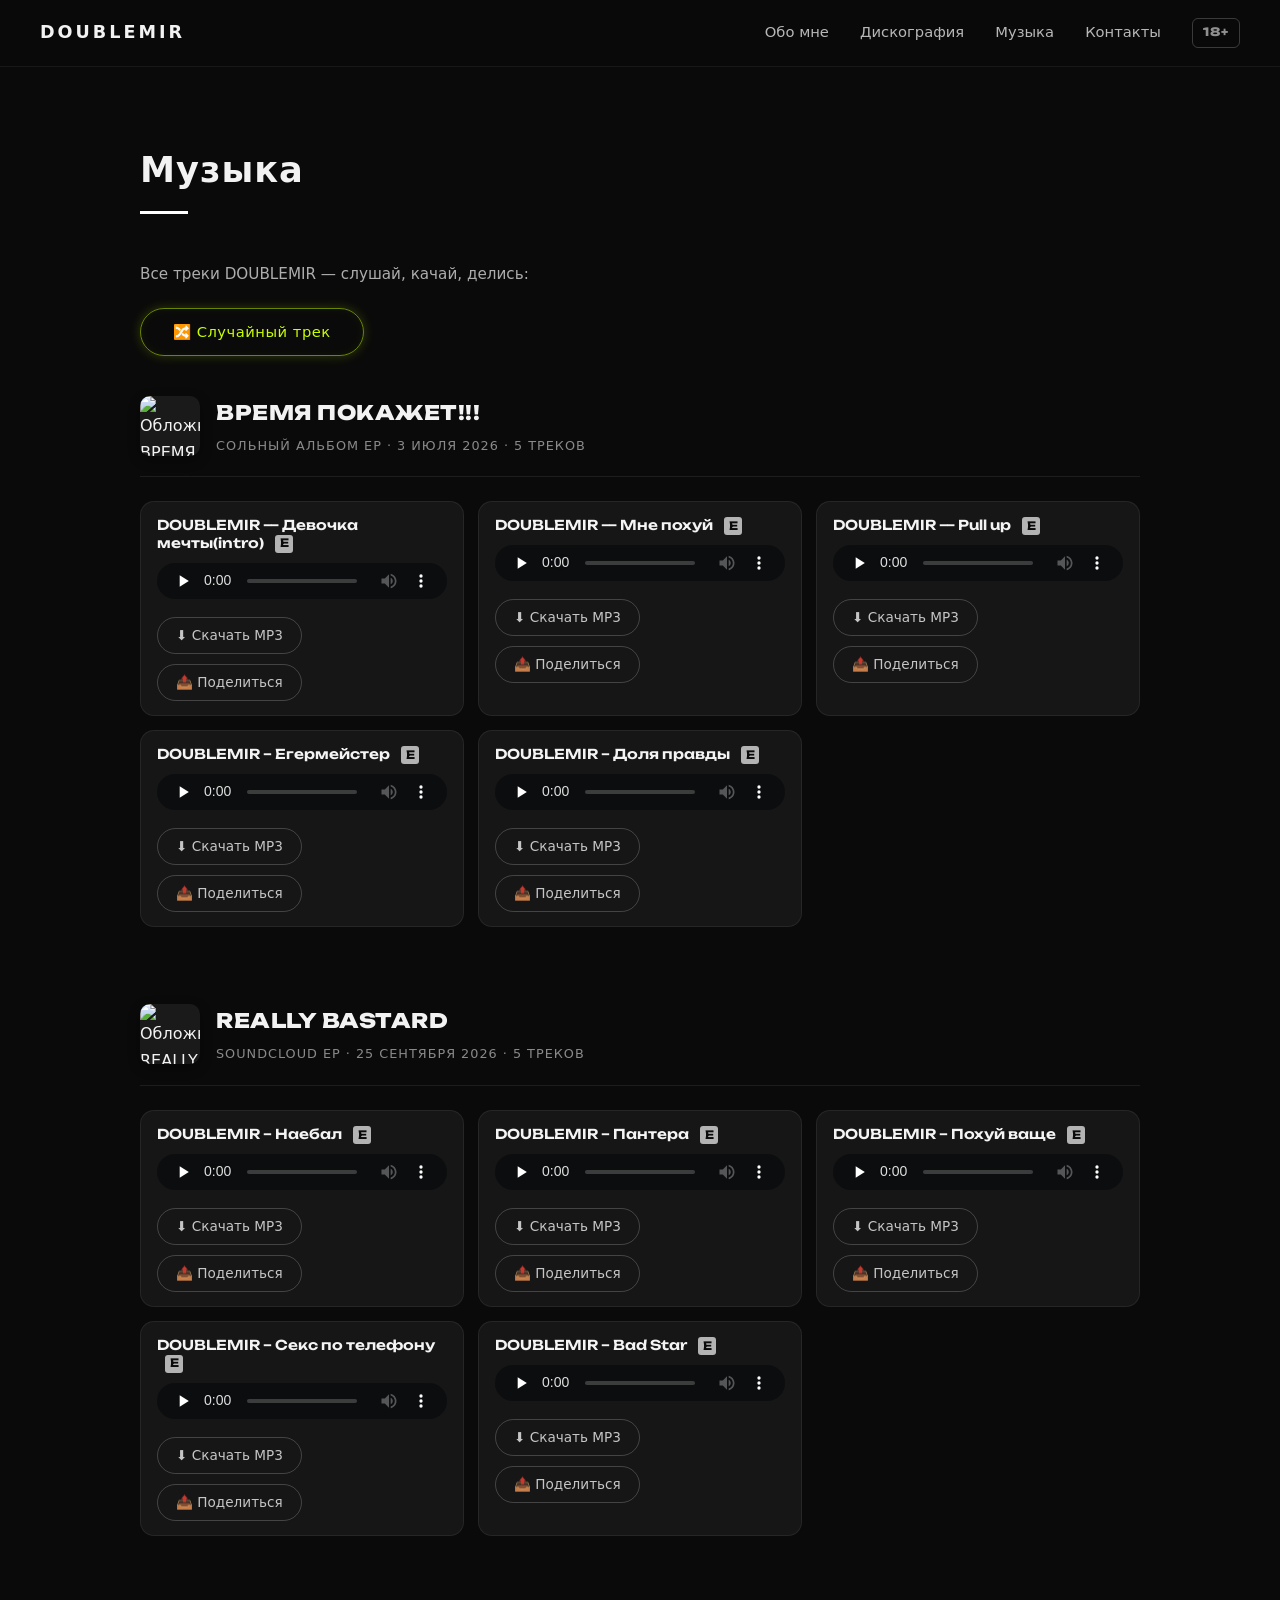
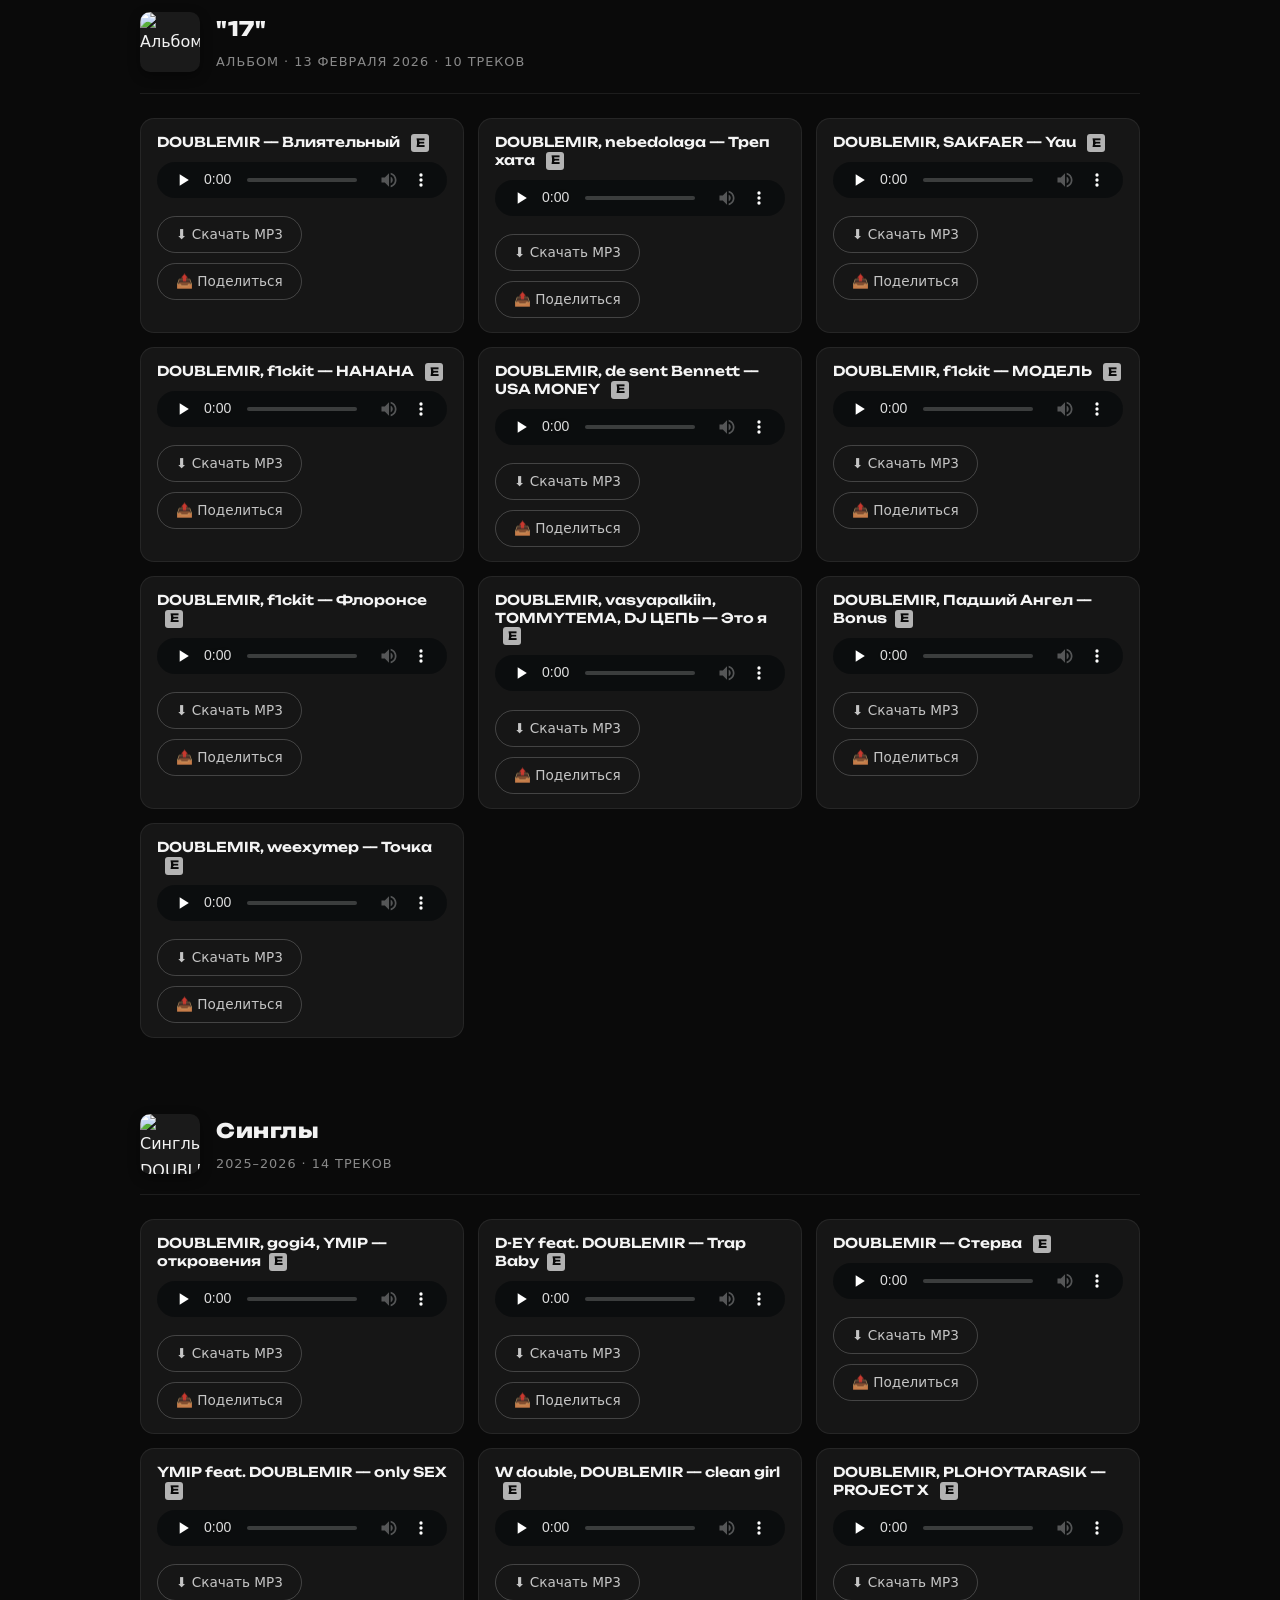
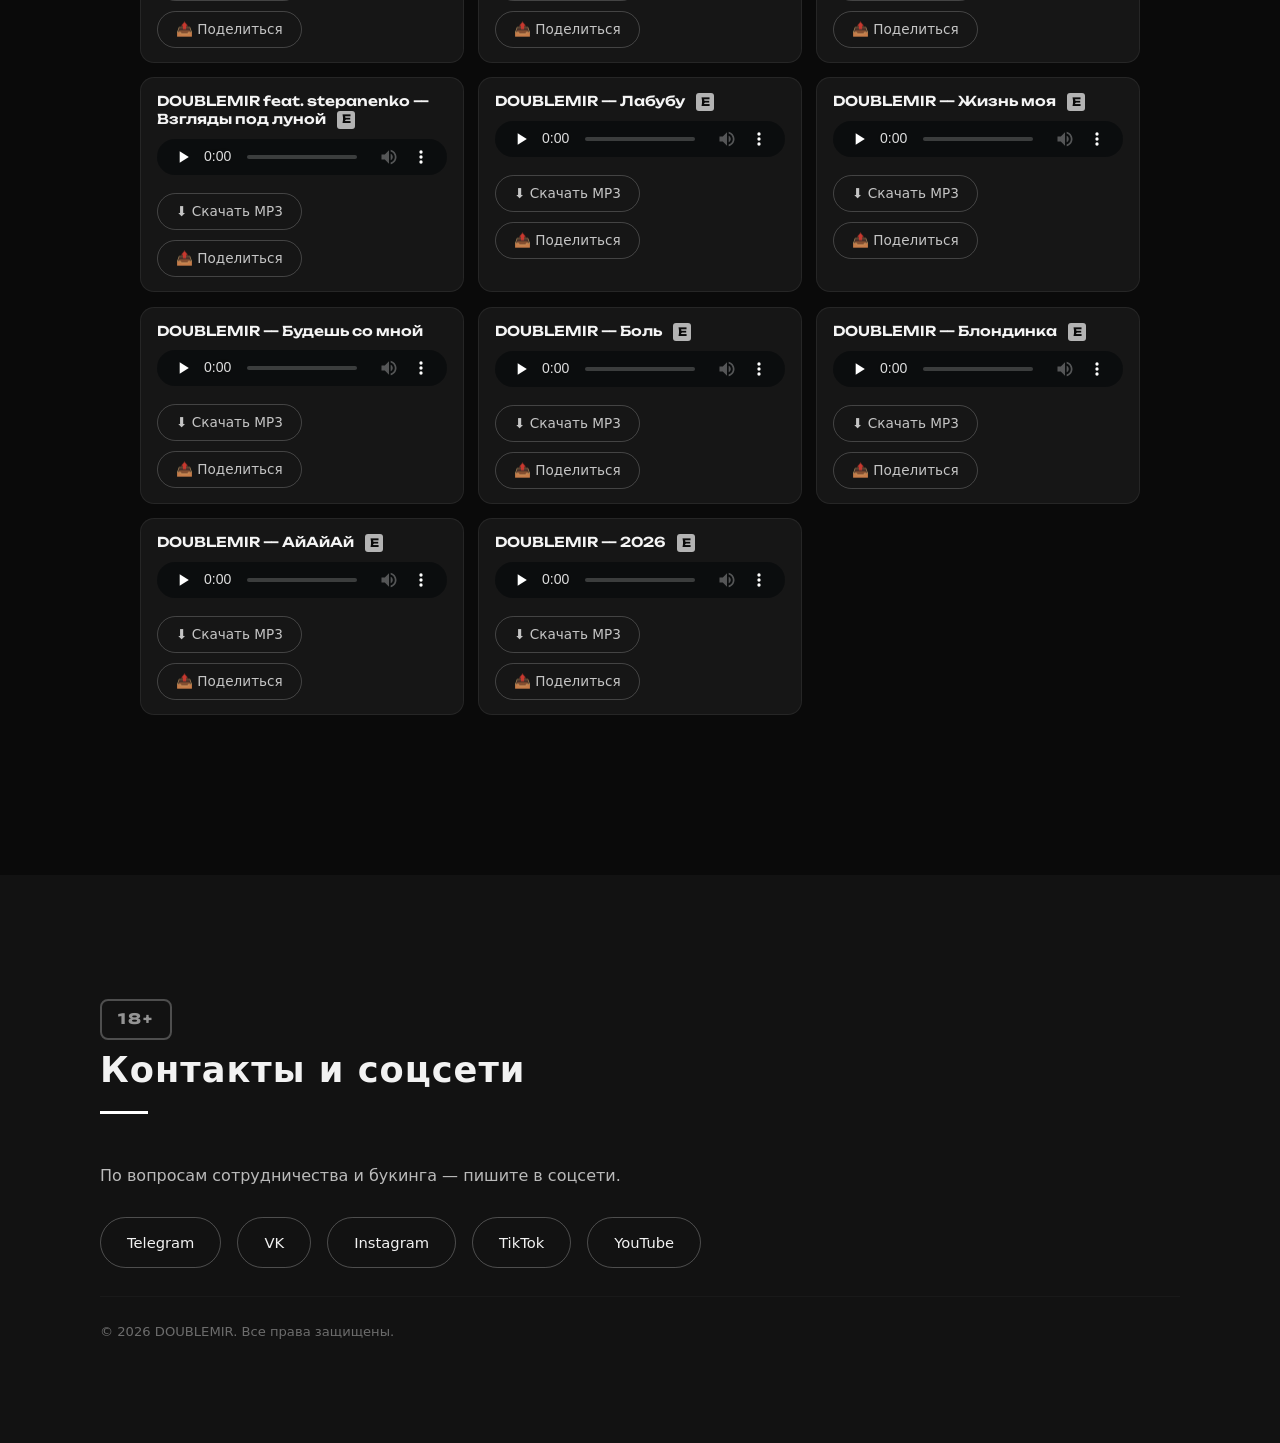
==== commit 2d7514b9: "Add files via upload" ====
--- a/music.html
+++ b/music.html
@@ -248,7 +248,7 @@
       </div>
       <div class="album-header-info">
         <h3>Синглы</h3>
-        <p class="album-meta">14 треков · 2025–2026</p>
+        <p class="album-meta">2025–2026 · 14 треков</p>
       </div>
     </div>
  <div class="tracklist">
